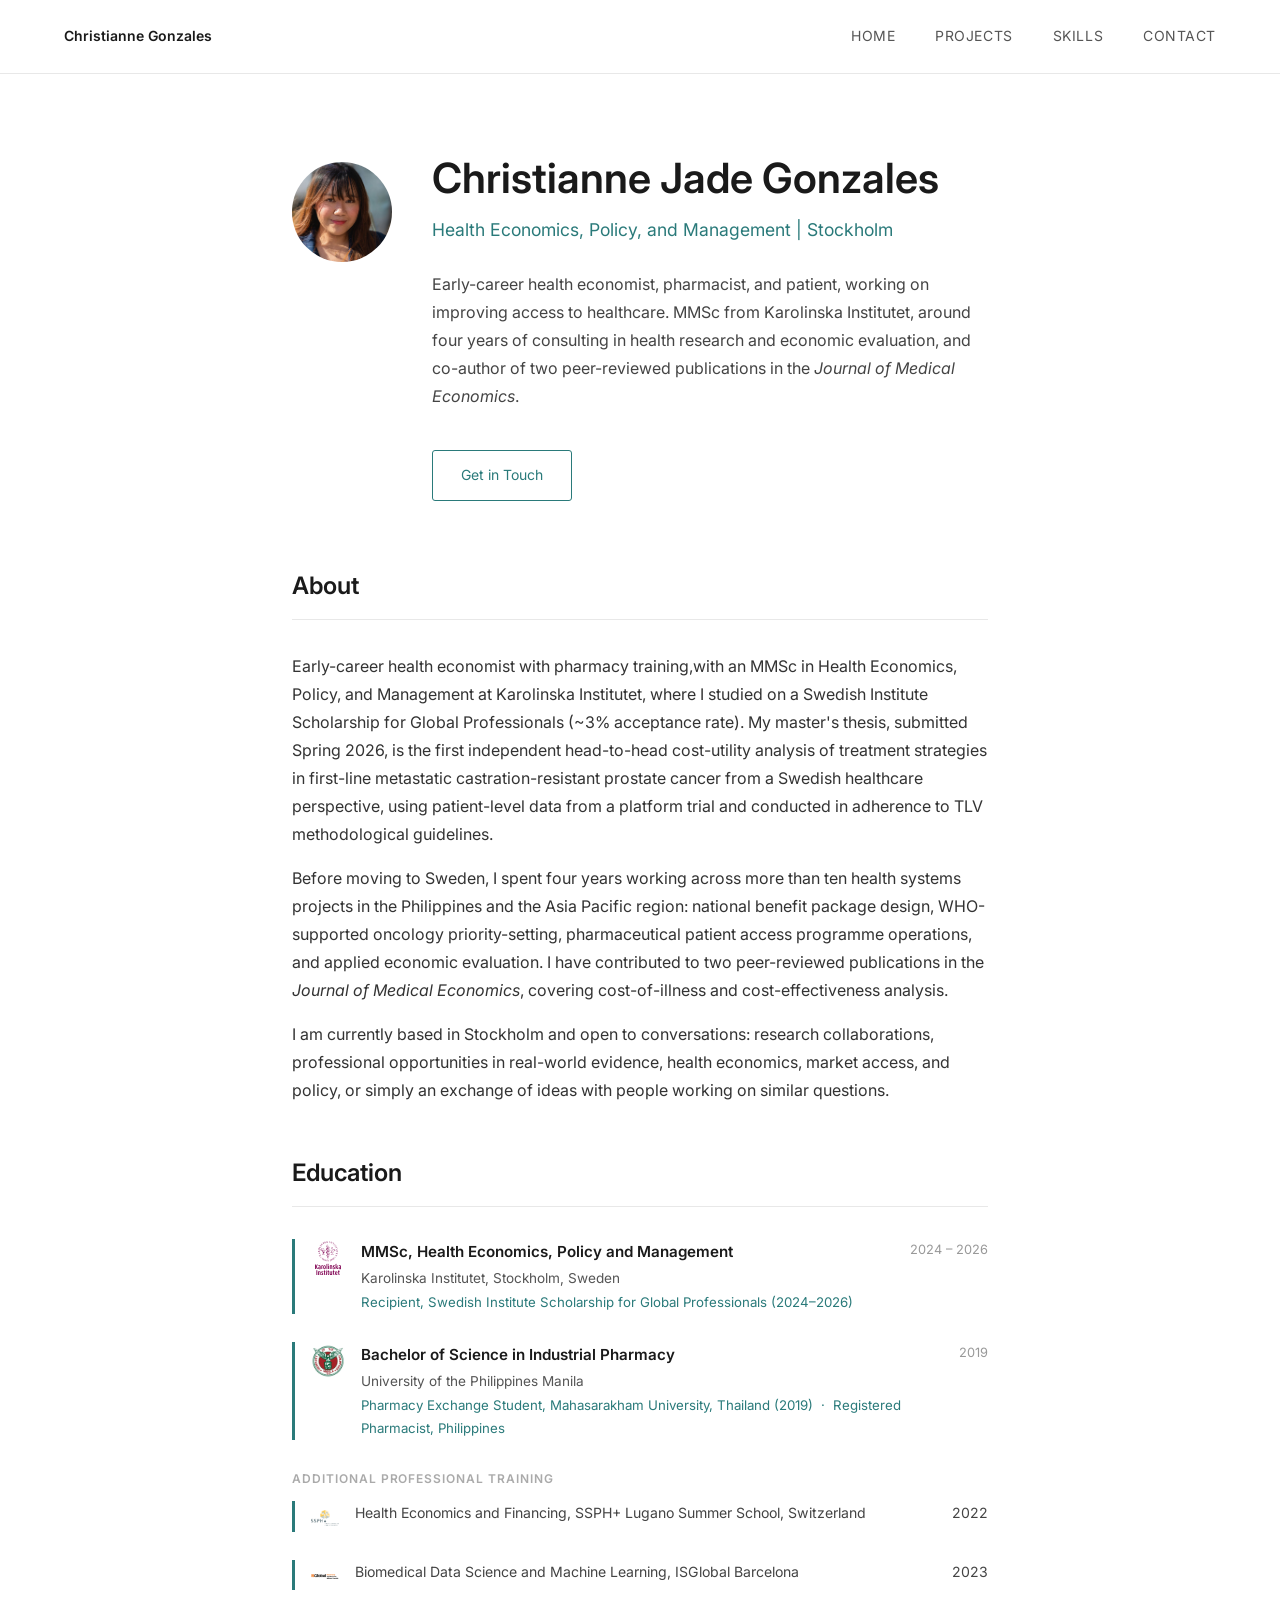
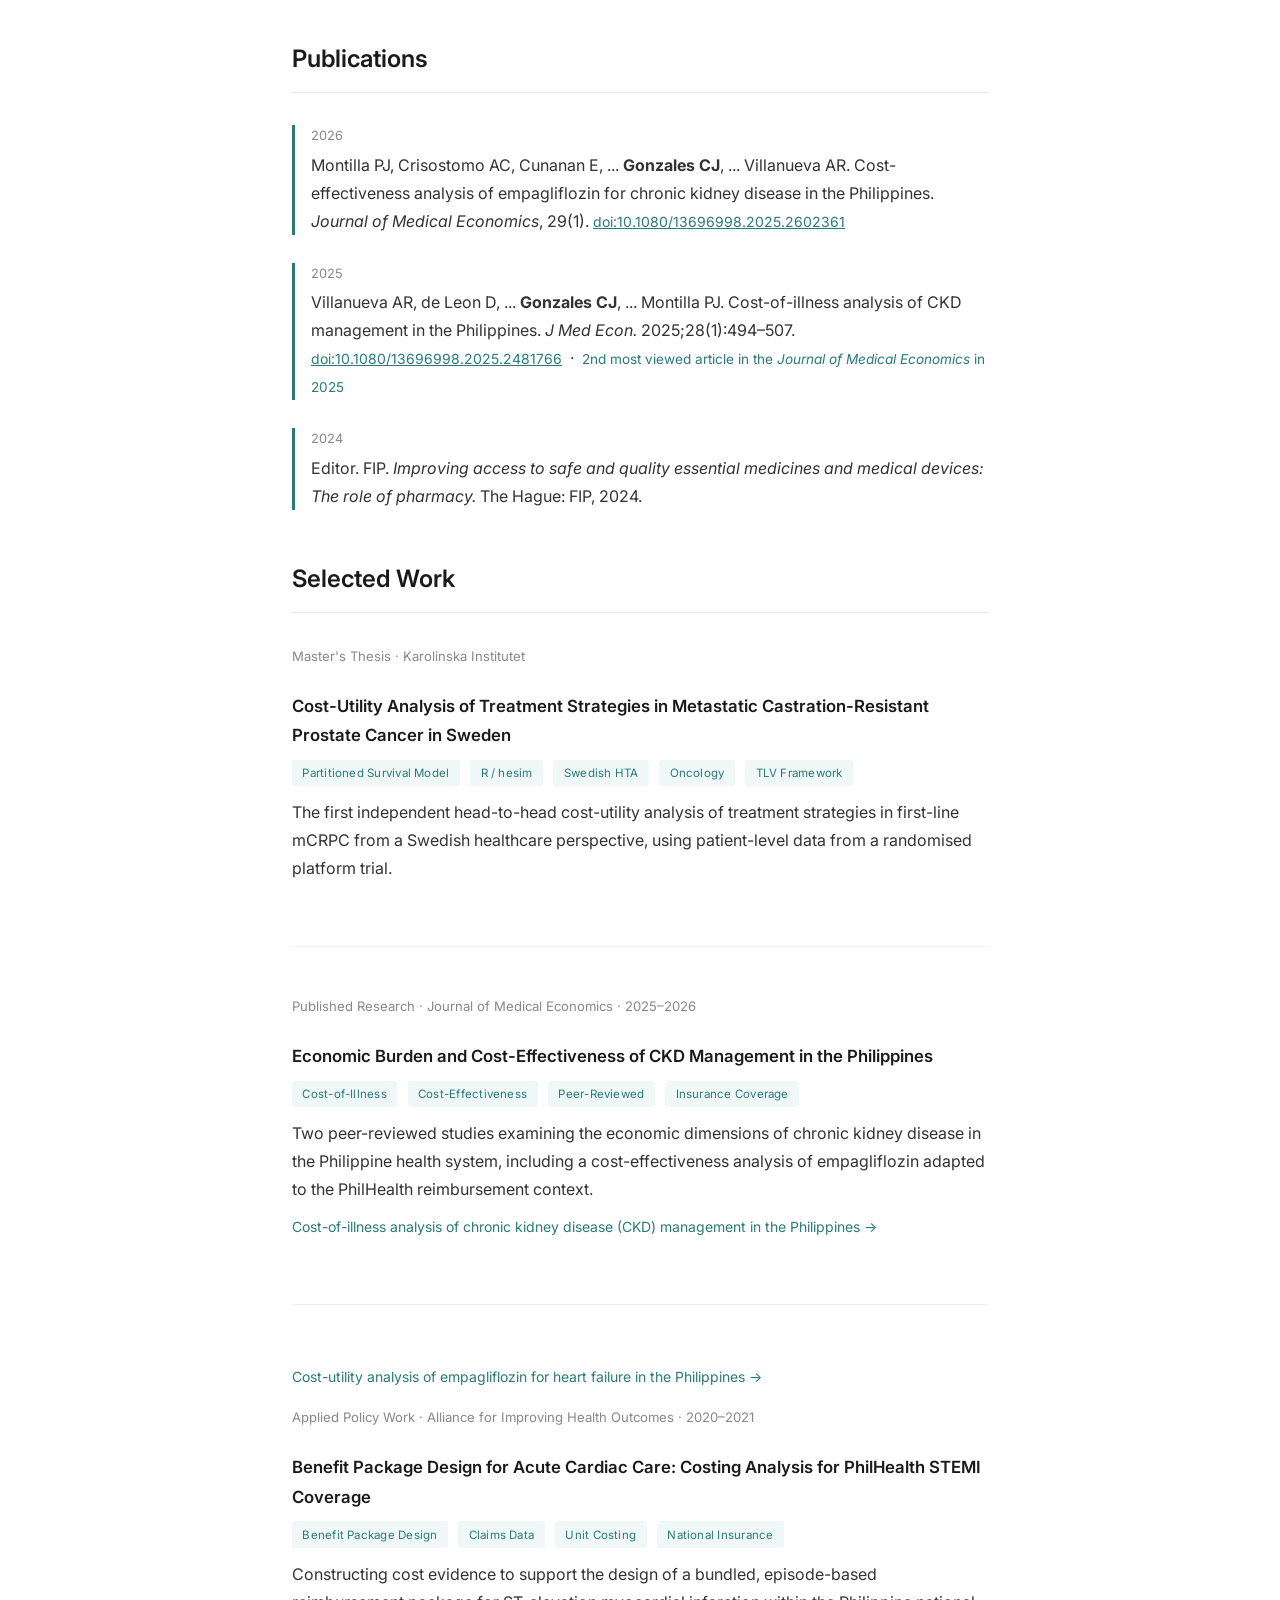
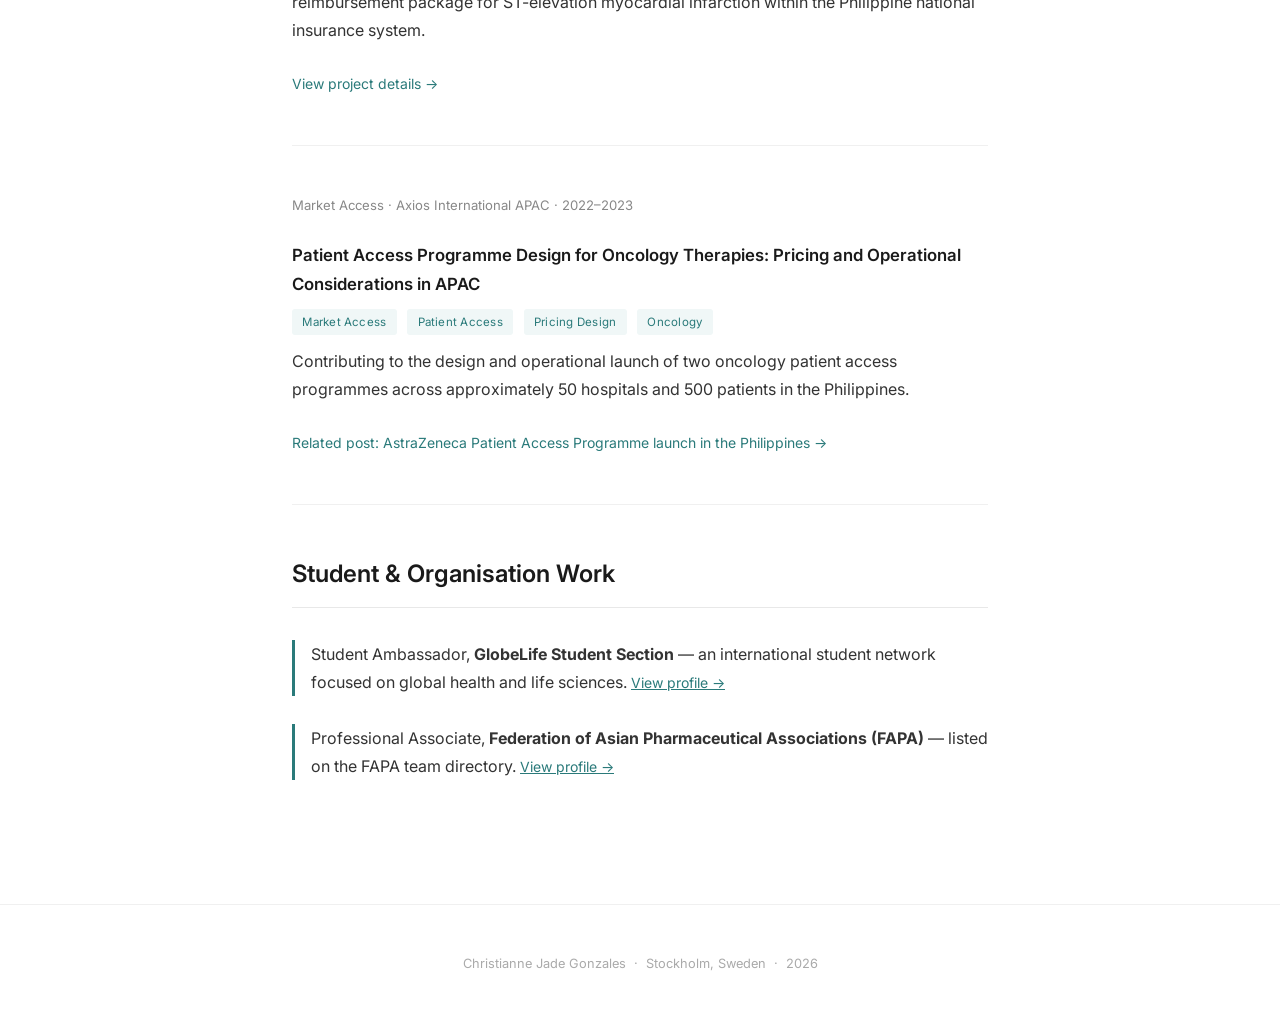
==== index.html @ c43bfc3c "Update index.html" ====
<!DOCTYPE html>
<html lang="en">
<head>
  <meta charset="UTF-8">
  <meta name="viewport" content="width=device-width, initial-scale=1.0">
  <meta name="description" content="Christianne Jade Gonzales — Health economist and pharmacist based in Stockholm. Cost-utility modelling, HTA, and health systems research.">
  <title>Christianne Jade Gonzales |Junior Health Economist</title>
  <link rel="stylesheet" href="style.css">
  <link href="https://fonts.googleapis.com/css2?family=Inter:wght@300;400;600&display=swap" rel="stylesheet">
</head>
<body>

<nav>
  <a href="index.html" class="site-name">Christianne Gonzales</a>
  <a href="index.html">Home</a>
  <a href="projects.html">Projects</a>
  <a href="skills.html">Skills</a>
  <a href="contact.html">Contact</a>
</nav>

<main>

  <div class="hero">
    <div class="hero-inner">
      <img src="photo.jpg" alt="Christianne Jade Gonzales" class="profile-photo">
      <div class="hero-text">
        <h1>Christianne Jade Gonzales</h1>
        <p class="role">Health Economics, Policy, and Management | Stockholm</p>
       <p class="pitch">
          Early-career health economist, pharmacist, and patient, working on
          improving access to healthcare. MMSc from Karolinska Institutet, around
          four years of consulting in health research and economic evaluation, and
          co-author of two peer-reviewed publications in the
          <em>Journal of Medical Economics</em>.
        </p>
        <div class="btn-group">
          <a class="btn outline" href="contact.html">Get in Touch</a>
        </div>
      </div>
    </div>
  </div>

  <h2>About</h2>

  <p>
    Early-career health economist with pharmacy training,with an MMSc
    in Health Economics, Policy, and Management at Karolinska Institutet,
    where I studied on a Swedish Institute Scholarship for Global
    Professionals (~3% acceptance rate). My master's thesis, submitted Spring 2026, is the first
    independent head-to-head cost-utility analysis of treatment strategies in
    first-line metastatic castration-resistant prostate cancer from a Swedish
    healthcare perspective, using patient-level data from a platform trial
    and conducted in adherence to TLV methodological guidelines.
  </p>

  <p>
    Before moving to Sweden, I spent four years working across more than ten
    health systems projects in the Philippines and the Asia Pacific region:
    national benefit package design, WHO-supported oncology priority-setting,
    pharmaceutical patient access programme operations, and applied economic
    evaluation. I have contributed to two peer-reviewed publications in the
    <em>Journal of Medical Economics</em>, covering cost-of-illness and
    cost-effectiveness analysis.
  </p>

  <p>
    I am currently based in Stockholm and open to conversations: research
    collaborations, professional opportunities in real-world evidence, health
    economics, market access, and policy, or simply an exchange of ideas with
    people working on similar questions.
  </p>

  <h2>Education</h2>

  <div class="edu-card">
    <div class="edu-header">
      <img src="karolinska.svg" alt="Karolinska Institutet" class="edu-logo">
      <div class="edu-header-text">
        <p class="edu-degree">MMSc, Health Economics, Policy and Management</p>
        <p class="edu-institution">Karolinska Institutet, Stockholm, Sweden</p>
        <p class="edu-note">Recipient, Swedish Institute Scholarship for Global Professionals (2024–2026)</p>
      </div>
      <p class="edu-years">2024 – 2026</p>
    </div>
  </div>

  <div class="edu-card">
    <div class="edu-header">
      <img src="upmanila.jpg" alt="University of the Philippines Manila" class="edu-logo">
      <div class="edu-header-text">
        <p class="edu-degree">Bachelor of Science in Industrial Pharmacy</p>
        <p class="edu-institution">University of the Philippines Manila</p>
        <p class="edu-note">Pharmacy Exchange Student, Mahasarakham University, Thailand (2019) &nbsp;·&nbsp; Registered Pharmacist, Philippines</p>
      </div>
      <p class="edu-years">2019</p>
    </div>
  </div>

  <p class="edu-section-label">Additional Professional Training</p>

  <div class="edu-card edu-card--training">
    <div class="edu-header">
      <img src="ssph.png" alt="SSPH+" class="edu-logo edu-logo--sm">
      <div class="edu-header-text">
        <p>Health Economics and Financing, SSPH+ Lugano Summer School, Switzerland</p>
      </div>
      <p class="edu-years">2022</p>
    </div>
  </div>

  <div class="edu-card edu-card--training">
    <div class="edu-header">
      <img src="ISglobal.png" alt="ISGlobal Barcelona" class="edu-logo edu-logo--sm">
      <div class="edu-header-text">
        <p>Biomedical Data Science and Machine Learning, ISGlobal Barcelona</p>
      </div>
      <p class="edu-years">2023</p>
    </div>
  </div>

  <h2>Publications</h2>

  <div class="pub-card">
    <p class="pub-year">2026</p>
    <p>Montilla PJ, Crisostomo AC, Cunanan E, ... <strong>Gonzales CJ</strong>,
    ... Villanueva AR. Cost-effectiveness analysis of empagliflozin for chronic
    kidney disease in the Philippines. <em>Journal of Medical Economics</em>, 29(1).
    <a href="https://doi.org/10.1080/13696998.2025.2602361" target="_blank">
    doi:10.1080/13696998.2025.2602361</a></p>
  </div>

  <div class="pub-card">
    <p class="pub-year">2025</p>
    <p>Villanueva AR, de Leon D, ... <strong>Gonzales CJ</strong>, ... Montilla PJ.
    Cost-of-illness analysis of CKD management in the Philippines.
    <em>J Med Econ.</em> 2025;28(1):494–507.
    <a href="https://doi.org/10.1080/13696998.2025.2481766" target="_blank">
    doi:10.1080/13696998.2025.2481766</a>
    &nbsp;·&nbsp; <span style="color:#2a7a7a; font-size:0.85rem;">2nd most viewed article in the <em>Journal of Medical Economics</em> in 2025</span></p>
  </div>

  <div class="pub-card">
    <p class="pub-year">2024</p>
    <p>Editor. FIP. <em>Improving access to safe and quality essential medicines
    and medical devices: The role of pharmacy.</em> The Hague: FIP, 2024.</p>
  </div>

  <h2>Selected Work</h2>

  <div class="project-card">
    <p class="project-meta">Master's Thesis · Karolinska Institutet</p>
    <h3>Cost-Utility Analysis of Treatment Strategies in Metastatic Castration-Resistant Prostate Cancer in Sweden</h3>
    <span class="tag">Partitioned Survival Model</span>
    <span class="tag">R / hesim</span>
    <span class="tag">Swedish HTA</span>
    <span class="tag">Oncology</span>
    <span class="tag">TLV Framework</span>
    <p>
      The first independent head-to-head cost-utility analysis of treatment strategies
      in first-line mCRPC from a Swedish healthcare perspective, using patient-level
      data from a randomised platform trial.
    </p>
  </div>

  <div class="project-card">
    <p class="project-meta">Published Research · Journal of Medical Economics · 2025–2026</p>
    <h3>Economic Burden and Cost-Effectiveness of CKD Management in the Philippines</h3>
    <span class="tag">Cost-of-Illness</span>
    <span class="tag">Cost-Effectiveness</span>
    <span class="tag">Peer-Reviewed</span>
    <span class="tag">Insurance Coverage</span>
    <p>
      Two peer-reviewed studies examining the economic dimensions of chronic kidney
      disease in the Philippine health system, including a cost-effectiveness analysis
      of empagliflozin adapted to the PhilHealth reimbursement context.
  
  <a class="project-link" href="https://www.tandfonline.com/doi/abs/10.1080/13696998.2025.2481766" target="_blank"> Cost-of-illness analysis of chronic kidney disease (CKD) management in the Philippines →</a>  </div>
  <a class="project-link" href="https://www.tandfonline.com/doi/full/10.1080/13696998.2024.2447180" target="_blank"> Cost-utility analysis of empagliflozin for heart failure in the Philippines →</a>  </div>

  </p>
  <div class="project-card">
    <p class="project-meta">Applied Policy Work · Alliance for Improving Health Outcomes · 2020–2021</p>
    <h3>Benefit Package Design for Acute Cardiac Care: Costing Analysis for PhilHealth STEMI Coverage</h3>
    <span class="tag">Benefit Package Design</span>
    <span class="tag">Claims Data</span>
    <span class="tag">Unit Costing</span>
    <span class="tag">National Insurance</span>
    <p>
      Constructing cost evidence to support the design of a bundled, episode-based
      reimbursement package for ST-elevation myocardial infarction within the Philippine
      national insurance system.
    </p>
<a class="project-link" href="https://www.pchrd.dost.gov.ph/news_and_updates/philhealth-expands-access-new-benefit-packages-covering-services-for-physical-medicine-rehabilitation-and-assistive-mobility-devices-and-heart-attack-now-available/" target="_blank">View project details →</a>
  </div>


 <div class="project-card">
    <p class="project-meta">Market Access · Axios International APAC · 2022–2023</p>
    <h3>Patient Access Programme Design for Oncology Therapies: Pricing and Operational Considerations in APAC</h3>
    <span class="tag">Market Access</span>
    <span class="tag">Patient Access</span>
    <span class="tag">Pricing Design</span>
    <span class="tag">Oncology</span>
    <p>
      Contributing to the design and operational launch of two oncology patient access
      programmes across approximately 50 hospitals and 500 patients in the Philippines.
    </p>
    <a class="project-link" href="https://www.linkedin.com/posts/thanika-c-918b3983_patientassistanceprogram-healthcarecollaboration-activity-7075421015928946688-Dohw" target="_blank">Related post: AstraZeneca Patient Access Programme launch in the Philippines →</a>
</div>


  <h2>Student &amp; Organisation Work</h2>

  <div class="pub-card">
    <p>Student Ambassador, <strong>GlobeLife Student Section</strong> — an international student network focused on global health and life sciences.
    <a href="https://www.globelife.se/w/gl/en/student-section" target="_blank">View profile →</a></p>
  </div>

  <div class="pub-card">
    <p>Professional Associate, <strong>Federation of Asian Pharmaceutical Associations (FAPA)</strong> — listed on the FAPA team directory.
    <a href="https://www.fapa.asia/en/about/our-team/69d4771aba0f4bfc1167889e?itemId=69d4772a7f5b1a0004ee1650" target="_blank">View profile →</a></p>
  </div>

</main>

<footer>
  Christianne Jade Gonzales &nbsp;·&nbsp; Stockholm, Sweden &nbsp;·&nbsp; 2026
</footer>

</body>
</html>
---- style.css ----
* {
  margin: 0;
  padding: 0;
  box-sizing: border-box;
}

body {
  font-family: 'Inter', sans-serif;
  font-size: 16px;
  color: #1a1a1a;
  background: #ffffff;
  line-height: 1.75;
}

nav {
  display: flex;
  gap: 2.5rem;
  padding: 1.5rem 4rem;
  border-bottom: 1px solid #e8e8e8;
  position: sticky;
  top: 0;
  background: #ffffff;
  z-index: 100;
}

nav a {
  text-decoration: none;
  color: #555;
  font-size: 0.875rem;
  letter-spacing: 0.04em;
  text-transform: uppercase;
}

nav a:hover { color: #2a7a7a; }

nav .site-name {
  margin-right: auto;
  font-weight: 600;
  color: #1a1a1a;
  text-transform: none;
  letter-spacing: 0;
}

main {
  max-width: 760px;
  margin: 0 auto;
  padding: 5rem 2rem 6rem;
}

.hero {
  margin-bottom: 4rem;
}

.hero-inner {
  display: flex;
  align-items: flex-start;
  gap: 2.5rem;
  margin-bottom: 1rem;
}

.profile-photo {
  width: 100px;
  height: 100px;
  border-radius: 50%;
  object-fit: cover;
  flex-shrink: 0;
  margin-top: 0.5rem;
}

.hero-text {
  flex: 1;
}

.hero h1 {
  font-size: 2.6rem;
  font-weight: 600;
  line-height: 1.2;
  margin-bottom: 0.75rem;
}

.hero .role {
  color: #2a7a7a;
  font-size: 1.1rem;
  margin-bottom: 1.5rem;
}

.hero .pitch {
  color: #444;
  max-width: 580px;
  margin-bottom: 2.5rem;
  font-size: 1rem;
}

.btn-group {
  display: flex;
  gap: 1rem;
  flex-wrap: wrap;
}

.btn {
  padding: 0.75rem 1.75rem;
  background: #2a7a7a;
  color: white;
  text-decoration: none;
  font-size: 0.875rem;
  border-radius: 3px;
  display: inline-block;
}

.btn.outline {
  background: transparent;
  color: #2a7a7a;
  border: 1px solid #2a7a7a;
}

.btn:hover { background: #1f5f5f; color: white; }
.btn.outline:hover { background: #f0f9f9; }

h2 {
  font-size: 1.5rem;
  font-weight: 600;
  margin-bottom: 2rem;
  margin-top: 3rem;
  padding-bottom: 0.75rem;
  border-bottom: 1px solid #e8e8e8;
}

h3 {
  font-size: 1.05rem;
  font-weight: 600;
  margin-bottom: 0.4rem;
  margin-top: 1.5rem;
}

p {
  margin-bottom: 1rem;
  color: #333;
}

.tag {
  display: inline-block;
  font-size: 0.72rem;
  background: #f0f7f7;
  color: #2a7a7a;
  padding: 0.2rem 0.65rem;
  border-radius: 3px;
  margin-right: 0.4rem;
  margin-bottom: 0.75rem;
  letter-spacing: 0.02em;
}

.project-card {
  margin-bottom: 3rem;
  padding-bottom: 3rem;
  border-bottom: 1px solid #f0f0f0;
}

.project-card:last-child { border-bottom: none; }

.project-meta {
  font-size: 0.82rem;
  color: #888;
  margin-bottom: 0.5rem;
}

.project-link {
  font-size: 0.875rem;
  color: #2a7a7a;
  text-decoration: none;
  display: inline-block;
  margin-top: 0.75rem;
}

.project-link:hover { text-decoration: underline; }

.skills-group {
  background: #ffffff;
  border: 1px solid #e4eeee;
  border-left: 3px solid #2a7a7a;
  border-radius: 6px;
  padding: 1.4rem 1.6rem;
  margin-bottom: 1rem;
}

.skills-group h3 {
  display: flex;
  align-items: center;
  gap: 0.55rem;
  font-size: 0.78rem;
  text-transform: uppercase;
  letter-spacing: 0.08em;
  color: #2a7a7a;
  font-weight: 600;
  margin-bottom: 1rem;
  margin-top: 0;
}

.skills-group h3 i {
  font-size: 0.85rem;
}

.skills-group ul {
  list-style: none;
  padding: 0;
  margin: 0;
}

.skills-group ul li {
  padding: 0.38rem 0;
  border-bottom: 1px solid #f2f7f7;
  font-size: 0.93rem;
  color: #333;
  line-height: 1.5;
}

.skills-group ul li:last-child {
  border-bottom: none;
}

.tool-badges {
  display: flex;
  flex-wrap: wrap;
  gap: 0.5rem;
  margin-bottom: 1rem;
  padding-bottom: 0.85rem;
  border-bottom: 1px solid #f0f5f5;
}

.tool-badge {
  display: flex;
  align-items: center;
  gap: 0.35rem;
  background: #f4fafa;
  border: 1px solid #d8eaea;
  border-radius: 4px;
  padding: 0.28rem 0.65rem;
  font-size: 0.8rem;
  font-weight: 500;
  color: #333;
}

.tool-badge img {
  width: 13px;
  height: 13px;
}

/* Education */
.edu-card {
  margin-bottom: 1.75rem;
  padding-left: 1rem;
  border-left: 3px solid #2a7a7a;
}

.edu-header {
  display: flex;
  align-items: flex-start;
  gap: 1rem;
  margin-bottom: 0.25rem;
}

.edu-logo {
  width: 34px;
  height: 34px;
  object-fit: contain;
  flex-shrink: 0;
  margin-top: 0.15rem;
}

.edu-header-text {
  flex: 1;
}

.edu-logo--sm {
  width: 28px;
  height: 28px;
}

.edu-degree {
  font-weight: 600;
  font-size: 0.95rem;
  color: #1a1a1a;
  margin-bottom: 0.1rem;
}

.edu-institution {
  font-size: 0.85rem;
  color: #555;
  margin-bottom: 0;
}

.edu-years {
  font-size: 0.8rem;
  color: #999;
  white-space: nowrap;
  flex-shrink: 0;
  margin-bottom: 0;
}

.edu-note {
  font-size: 0.83rem;
  color: #2a7a7a;
  margin-bottom: 0;
}

.edu-section-label {
  font-size: 0.75rem;
  text-transform: uppercase;
  letter-spacing: 0.08em;
  color: #aaa;
  font-weight: 600;
  margin-top: 0.5rem;
  margin-bottom: 0.75rem;
}

.edu-card--training p {
  font-size: 0.88rem;
  color: #444;
  margin-bottom: 0.3rem;
}

.edu-card--training p:last-child {
  margin-bottom: 0;
}

.edu-years-inline {
  color: #999;
  font-size: 0.82rem;
  margin-left: 0.3rem;
}

.pub-card {
  margin-bottom: 1.75rem;
  padding-left: 1rem;
  border-left: 3px solid #2a7a7a;
}

.pub-card .pub-year {
  font-size: 0.8rem;
  color: #888;
  margin-bottom: 0.2rem;
}

.pub-card a { color: #2a7a7a; font-size: 0.875rem; }

/* Sector groupings */
.sector {
  margin-bottom: 2.5rem;
}

.sector-title {
  font-size: 0.75rem;
  text-transform: uppercase;
  letter-spacing: 0.1em;
  color: #2a7a7a;
  font-weight: 600;
  margin-top: 3rem;
  margin-bottom: 0.5rem;
  padding-left: 0.85rem;
  border-left: 3px solid #2a7a7a;
}

/* Accordion */
.project-accordion {
  border-bottom: 1px solid #efefef;
}

.project-accordion:last-child {
  border-bottom: none;
}

.project-accordion summary {
  display: flex;
  align-items: center;
  justify-content: space-between;
  gap: 1rem;
  padding: 1rem 0.85rem;
  cursor: pointer;
  list-style: none;
  user-select: none;
  border-radius: 4px;
  transition: background 0.15s;
}

.project-accordion summary::-webkit-details-marker { display: none; }

.project-accordion summary:hover {
  background: #f5fbfb;
}

.project-accordion[open] > summary {
  background: #f0f9f9;
}

.accordion-header {
  display: flex;
  flex-direction: column;
  gap: 0.25rem;
  flex: 1;
}

.accordion-title {
  font-size: 0.95rem;
  font-weight: 600;
  color: #1a1a1a;
  line-height: 1.45;
}

.accordion-meta {
  font-size: 0.78rem;
  color: #999;
}

.accordion-chevron {
  font-size: 0.8rem;
  color: #2a7a7a;
  flex-shrink: 0;
  transition: transform 0.2s;
}

.project-accordion[open] .accordion-chevron {
  transform: rotate(180deg);
}

.accordion-body {
  padding: 0.75rem 0.85rem 1.5rem;
  border-left: 2px solid #e4f2f2;
  margin-left: 0.85rem;
}

.tag-row {
  margin-bottom: 0.85rem;
}

/* Contact form */
.contact-form {
  display: flex;
  flex-direction: column;
  gap: 0;
  margin-top: 2.5rem;
  background: #f9fefe;
  border: 1px solid #e0efef;
  border-radius: 8px;
  padding: 2rem;
}

.form-field {
  display: flex;
  flex-direction: column;
  gap: 0.4rem;
  margin-bottom: 1.25rem;
}

.contact-form label {
  font-size: 0.78rem;
  font-weight: 600;
  letter-spacing: 0.05em;
  text-transform: uppercase;
  color: #2a7a7a;
}

.contact-form input,
.contact-form textarea {
  font-family: 'Inter', sans-serif;
  font-size: 0.95rem;
  color: #1a1a1a;
  background: #ffffff;
  border: 1px solid #d4e8e8;
  border-radius: 5px;
  padding: 0.7rem 1rem;
  width: 100%;
  resize: vertical;
  transition: border-color 0.2s, box-shadow 0.2s;
}

.contact-form input::placeholder,
.contact-form textarea::placeholder {
  color: #bbb;
}

.contact-form input:focus,
.contact-form textarea:focus {
  outline: none;
  border-color: #2a7a7a;
  box-shadow: 0 0 0 3px rgba(42, 122, 122, 0.08);
}

.contact-form button {
  align-self: flex-start;
  margin-top: 0.5rem;
  cursor: pointer;
  font-family: 'Inter', sans-serif;
  font-size: 0.875rem;
  padding: 0.75rem 2rem;
  background: #2a7a7a;
  color: white;
  border: none;
  border-radius: 5px;
  transition: background 0.2s;
}

.contact-form button:hover {
  background: #1f5f5f;
}

footer {
  text-align: center;
  padding: 3rem 2rem;
  font-size: 0.8rem;
  color: #aaa;
  border-top: 1px solid #f0f0f0;
}

@media (max-width: 600px) {

  nav {
    padding: 1rem 1.5rem;
    gap: 1.25rem;
    flex-wrap: wrap;
  }

  nav .site-name {
    width: 100%;
    margin-bottom: 0.25rem;
  }

  main {
    padding: 3rem 1.25rem 4rem;
  }

  .hero-inner {
    flex-direction: column;
    align-items: center;
    text-align: center;
  }

  .profile-photo {
    width: 85px;
    height: 85px;
  }

  .hero h1 {
    font-size: 1.8rem;
  }

  .hero .role {
    font-size: 1rem;
  }

  .btn-group {
    flex-direction: column;
    align-items: center;
  }

  .btn {
    text-align: center;
  }

  h2 {
    font-size: 1.25rem;
  }

  h3 {
    font-size: 1rem;
  }

  .edu-header {
    flex-wrap: wrap;
    gap: 0.75rem;
  }

  .edu-logo {
    width: 40px;
    height: 40px;
  }

  .edu-years {
    width: 100%;
    padding-left: calc(40px + 0.75rem);
    margin-top: -0.25rem;
  }

  .skills-group {
    padding: 1.1rem 1.1rem;
  }

  .project-accordion summary {
    padding: 0.85rem 0.5rem;
  }

}
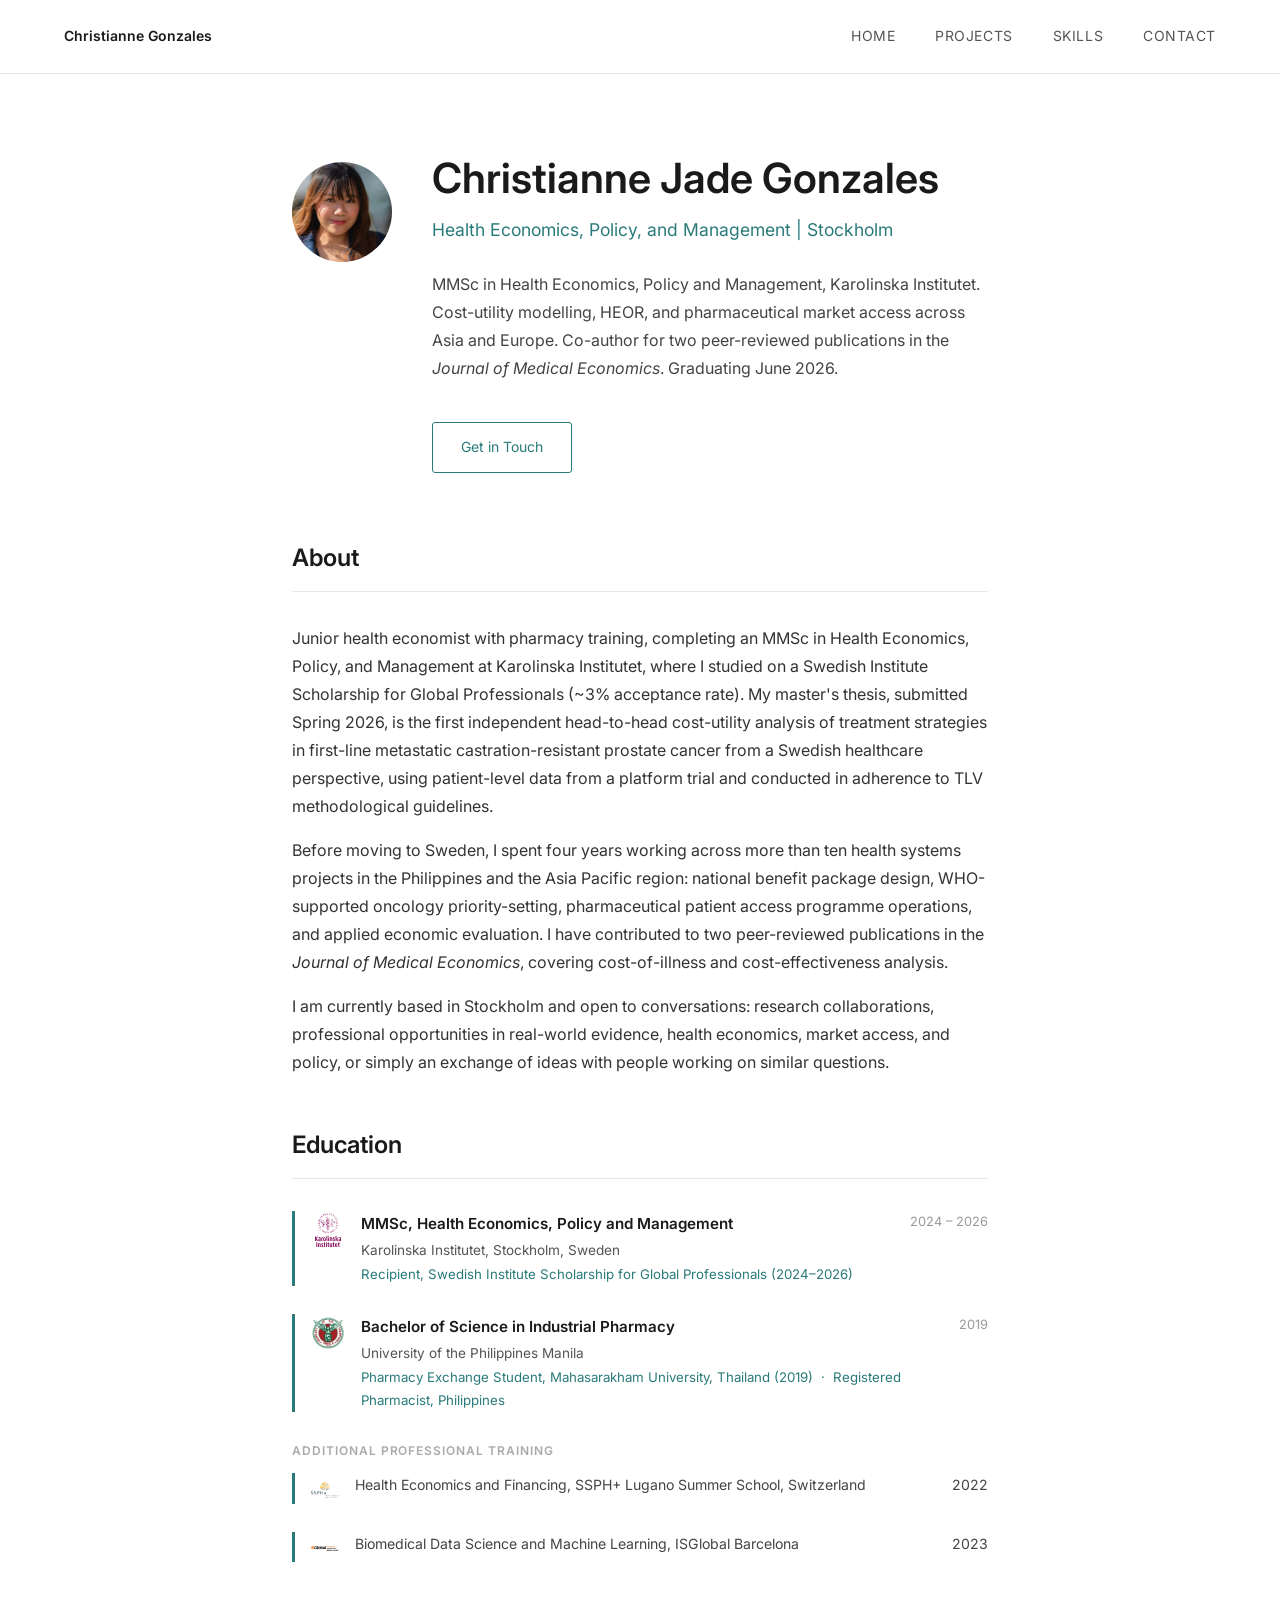
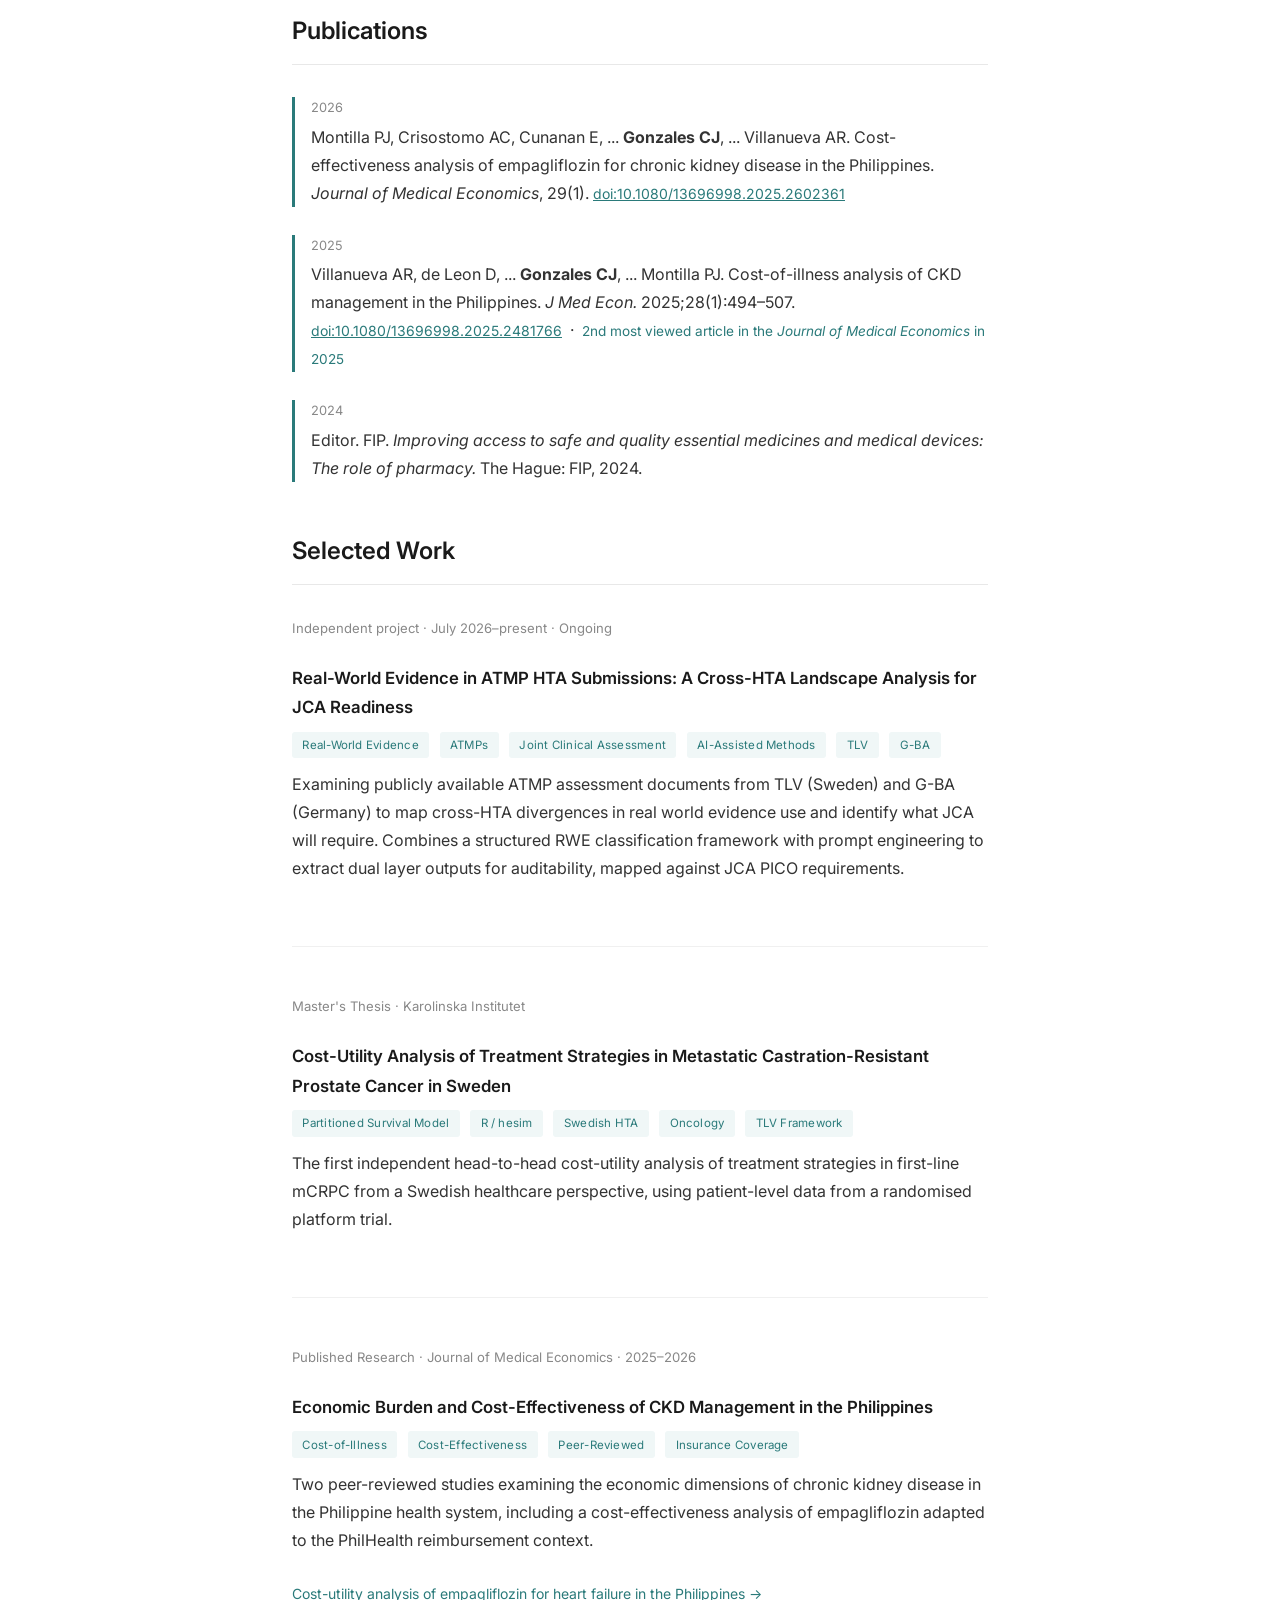
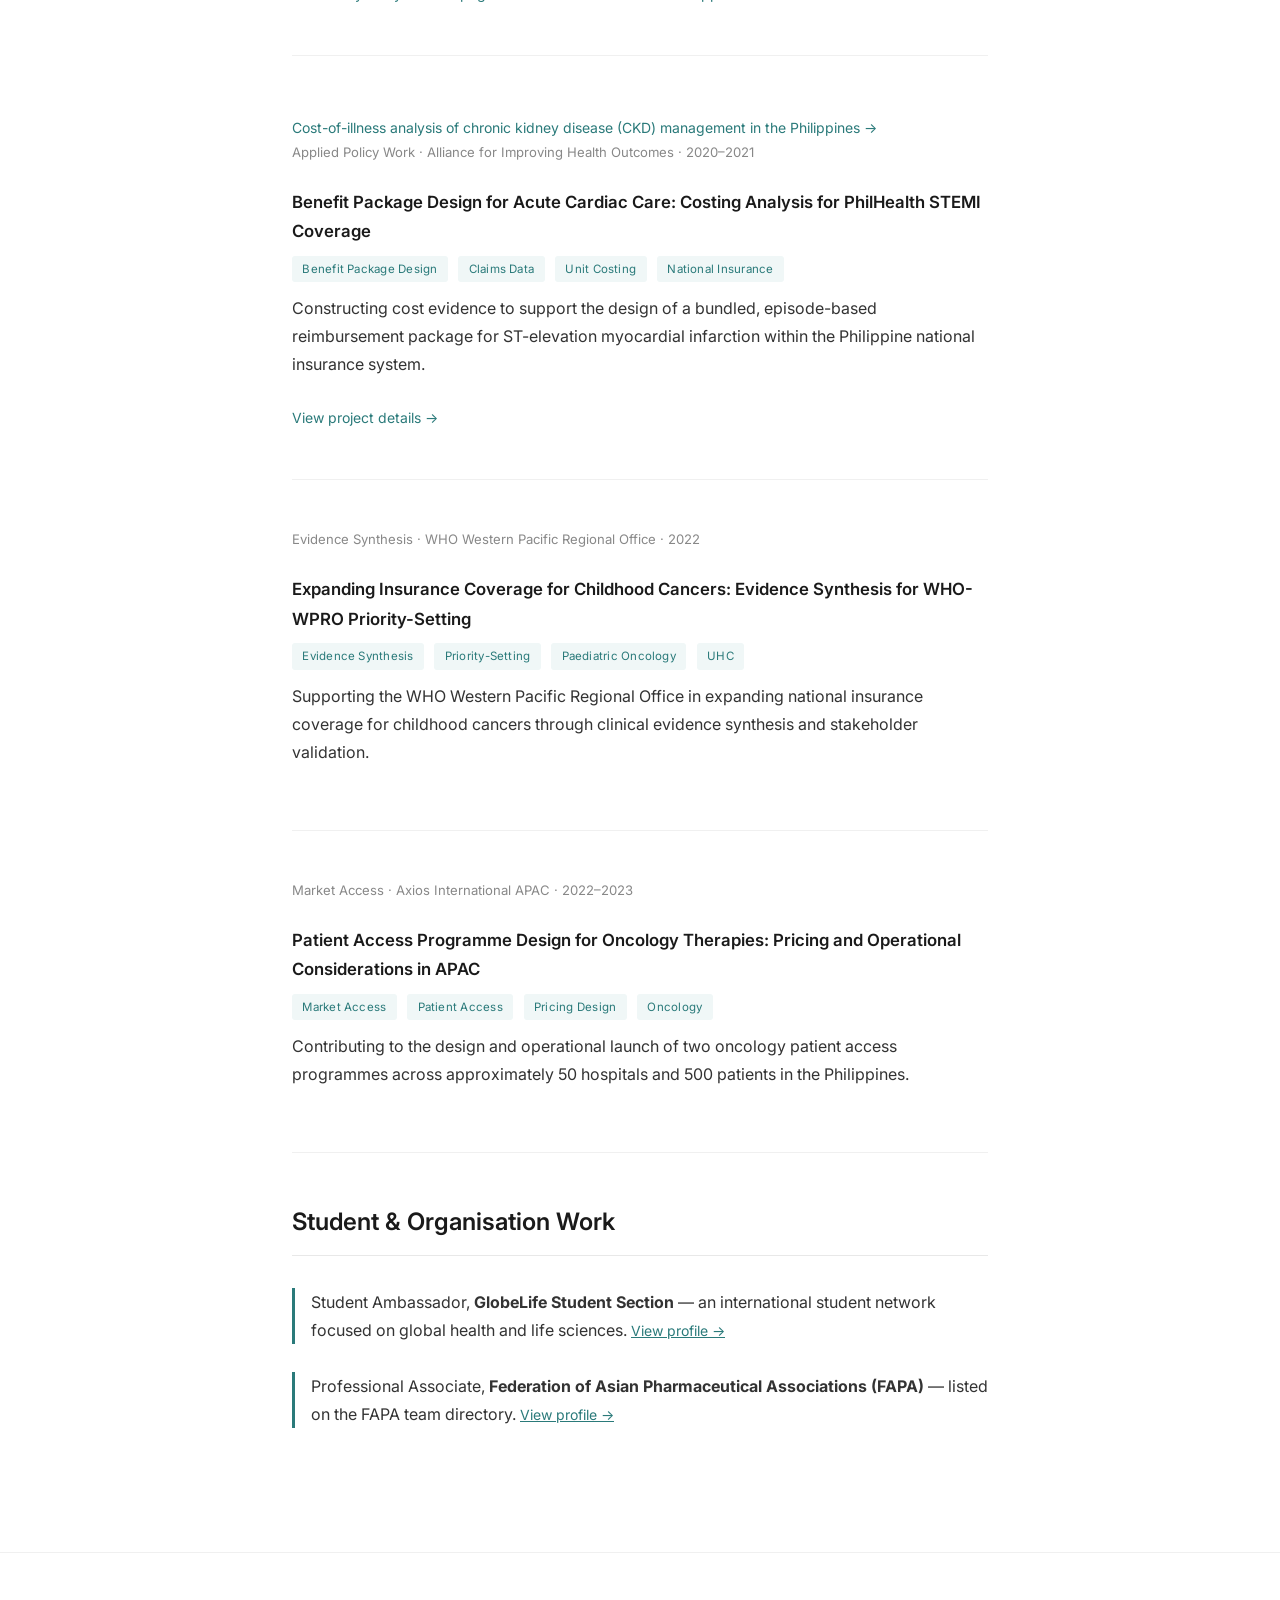
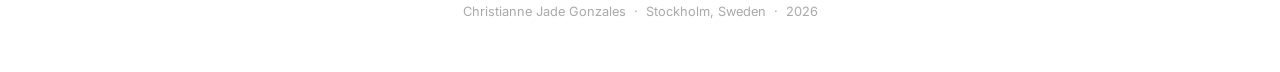
==== commit 2b1fefc3: "Add files via upload" ====
--- a/index.html
+++ b/index.html
@@ -26,12 +26,11 @@
       <div class="hero-text">
         <h1>Christianne Jade Gonzales</h1>
         <p class="role">Health Economics, Policy, and Management | Stockholm</p>
-       <p class="pitch">
-          Early-career health economist, pharmacist, and patient, working on
-          improving access to healthcare. MMSc from Karolinska Institutet, around
-          four years of consulting in health research and economic evaluation, and
-          co-author of two peer-reviewed publications in the
-          <em>Journal of Medical Economics</em>.
+        <p class="pitch">
+          MMSc in Health Economics, Policy and Management, Karolinska Institutet.
+          Cost-utility modelling, HEOR, and pharmaceutical market access across
+          Asia and Europe. Co-author for two peer-reviewed publications in the
+          <em>Journal of Medical Economics</em>. Graduating June 2026.
         </p>
         <div class="btn-group">
           <a class="btn outline" href="contact.html">Get in Touch</a>
@@ -43,7 +42,7 @@
   <h2>About</h2>
 
   <p>
-    Early-career health economist with pharmacy training,with an MMSc
+    Junior health economist with pharmacy training, completing an MMSc
     in Health Economics, Policy, and Management at Karolinska Institutet,
     where I studied on a Swedish Institute Scholarship for Global
     Professionals (~3% acceptance rate). My master's thesis, submitted Spring 2026, is the first
@@ -148,6 +147,20 @@
   <h2>Selected Work</h2>
 
   <div class="project-card">
+    <p class="project-meta">Independent project · July 2026–present · Ongoing</p>
+    <h3>Real-World Evidence in ATMP HTA Submissions: A Cross-HTA Landscape Analysis for JCA Readiness</h3>
+    <span class="tag">Real-World Evidence</span>
+    <span class="tag">ATMPs</span>
+    <span class="tag">Joint Clinical Assessment</span>
+    <span class="tag">AI-Assisted Methods</span>
+    <span class="tag">TLV</span>
+    <span class="tag">G-BA</span>
+    <p>
+      Examining publicly available ATMP assessment documents from TLV (Sweden) and G-BA (Germany) to map cross-HTA divergences in real world evidence use and identify what JCA will require. Combines a structured RWE classification framework with prompt engineering to extract dual layer outputs for auditability, mapped against JCA PICO requirements.
+    </p>
+  </div>
+
+  <div class="project-card">
     <p class="project-meta">Master's Thesis · Karolinska Institutet</p>
     <h3>Cost-Utility Analysis of Treatment Strategies in Metastatic Castration-Resistant Prostate Cancer in Sweden</h3>
     <span class="tag">Partitioned Survival Model</span>
@@ -173,11 +186,11 @@
       Two peer-reviewed studies examining the economic dimensions of chronic kidney
       disease in the Philippine health system, including a cost-effectiveness analysis
       of empagliflozin adapted to the PhilHealth reimbursement context.
-  
+    </p>
+<a class="project-link" href="https://www.tandfonline.com/doi/abs/10.1080/13696998.2024.2447180" target="_blank"> Cost-utility analysis of empagliflozin for heart failure in the Philippines →</a>  </div>
   <a class="project-link" href="https://www.tandfonline.com/doi/abs/10.1080/13696998.2025.2481766" target="_blank"> Cost-of-illness analysis of chronic kidney disease (CKD) management in the Philippines →</a>  </div>
-  <a class="project-link" href="https://www.tandfonline.com/doi/full/10.1080/13696998.2024.2447180" target="_blank"> Cost-utility analysis of empagliflozin for heart failure in the Philippines →</a>  </div>
-
-  </p>
+
+
   <div class="project-card">
     <p class="project-meta">Applied Policy Work · Alliance for Improving Health Outcomes · 2020–2021</p>
     <h3>Benefit Package Design for Acute Cardiac Care: Costing Analysis for PhilHealth STEMI Coverage</h3>
@@ -193,8 +206,21 @@
 <a class="project-link" href="https://www.pchrd.dost.gov.ph/news_and_updates/philhealth-expands-access-new-benefit-packages-covering-services-for-physical-medicine-rehabilitation-and-assistive-mobility-devices-and-heart-attack-now-available/" target="_blank">View project details →</a>
   </div>
 
-
- <div class="project-card">
+  <div class="project-card">
+    <p class="project-meta">Evidence Synthesis · WHO Western Pacific Regional Office · 2022</p>
+    <h3>Expanding Insurance Coverage for Childhood Cancers: Evidence Synthesis for WHO-WPRO Priority-Setting</h3>
+    <span class="tag">Evidence Synthesis</span>
+    <span class="tag">Priority-Setting</span>
+    <span class="tag">Paediatric Oncology</span>
+    <span class="tag">UHC</span>
+    <p>
+      Supporting the WHO Western Pacific Regional Office in expanding national insurance
+      coverage for childhood cancers through clinical evidence synthesis and stakeholder
+      validation.
+    </p>
+  </div>
+
+  <div class="project-card">
     <p class="project-meta">Market Access · Axios International APAC · 2022–2023</p>
     <h3>Patient Access Programme Design for Oncology Therapies: Pricing and Operational Considerations in APAC</h3>
     <span class="tag">Market Access</span>
@@ -205,8 +231,7 @@
       Contributing to the design and operational launch of two oncology patient access
       programmes across approximately 50 hospitals and 500 patients in the Philippines.
     </p>
-    <a class="project-link" href="https://www.linkedin.com/posts/thanika-c-918b3983_patientassistanceprogram-healthcarecollaboration-activity-7075421015928946688-Dohw" target="_blank">Related post: AstraZeneca Patient Access Programme launch in the Philippines →</a>
-</div>
+  </div>
 
 
   <h2>Student &amp; Organisation Work</h2>
@@ -228,4 +253,4 @@
 </footer>
 
 </body>
-</html>
+</html>
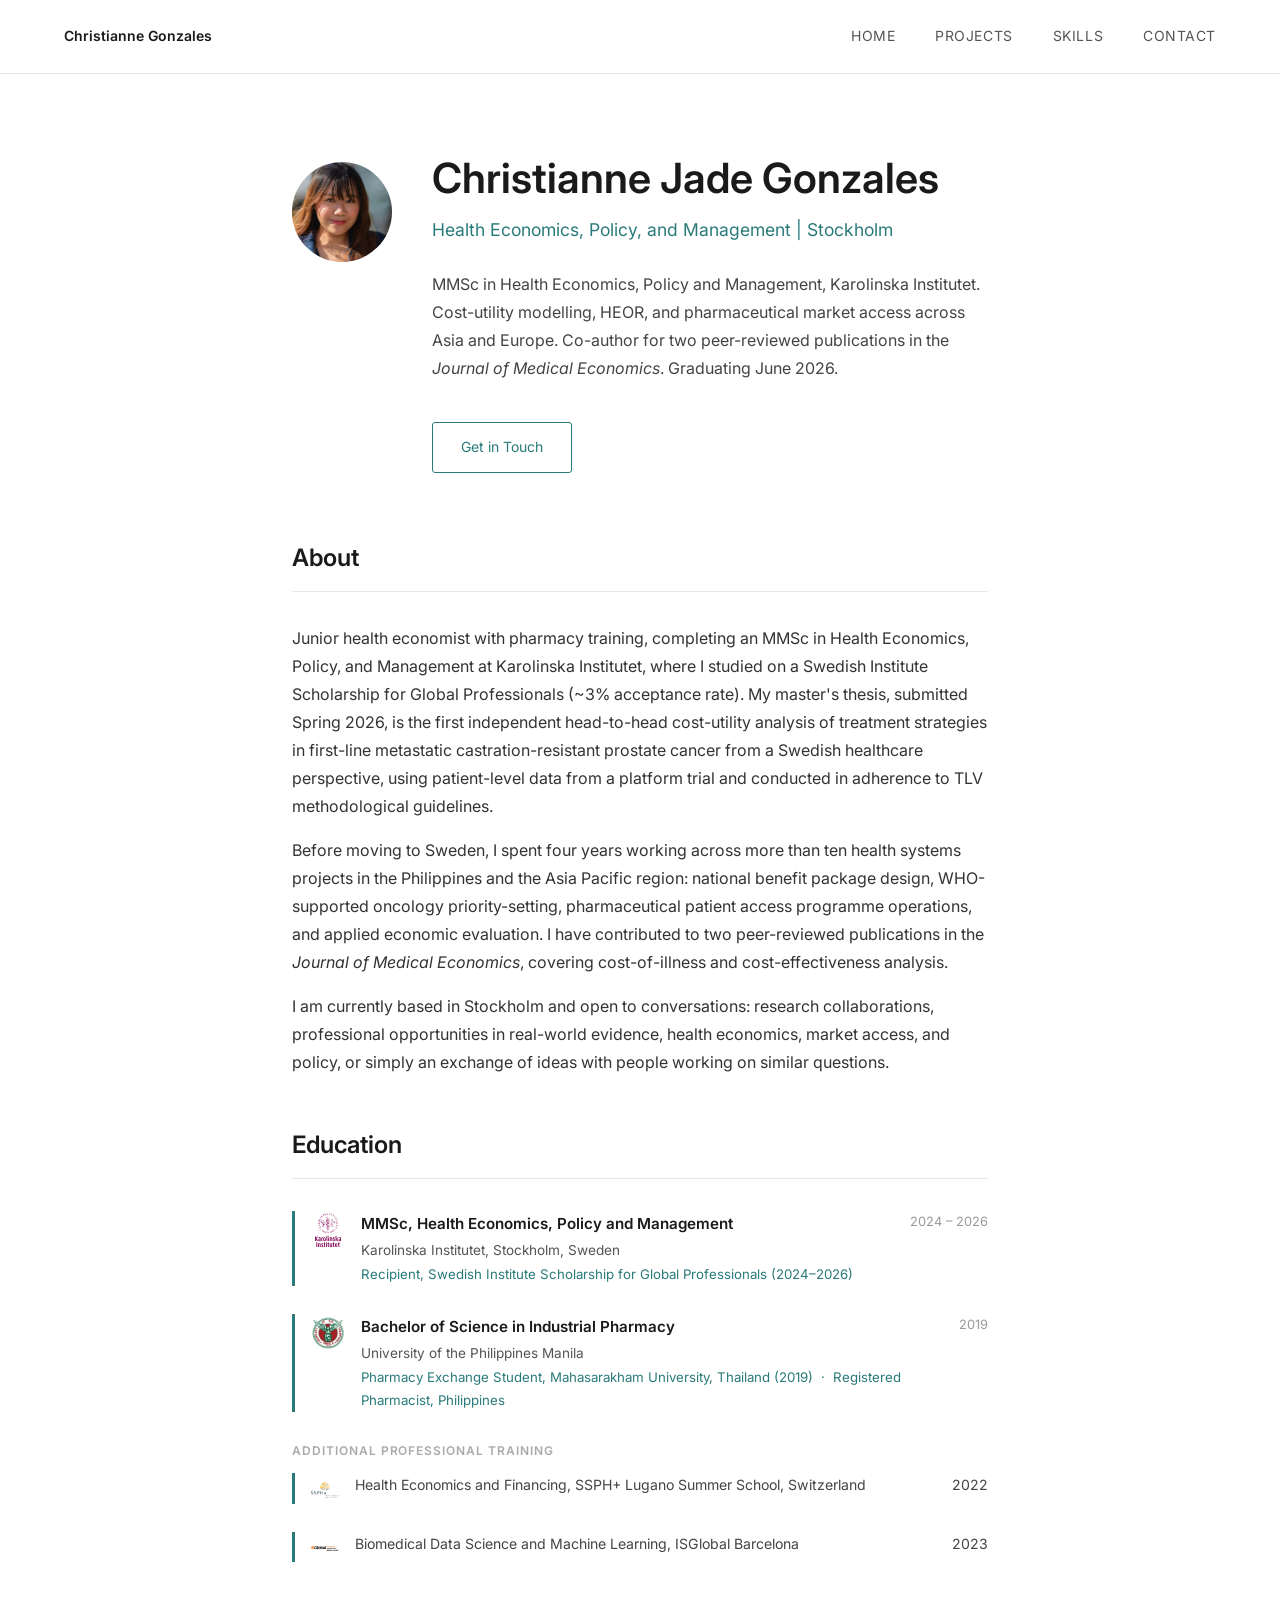
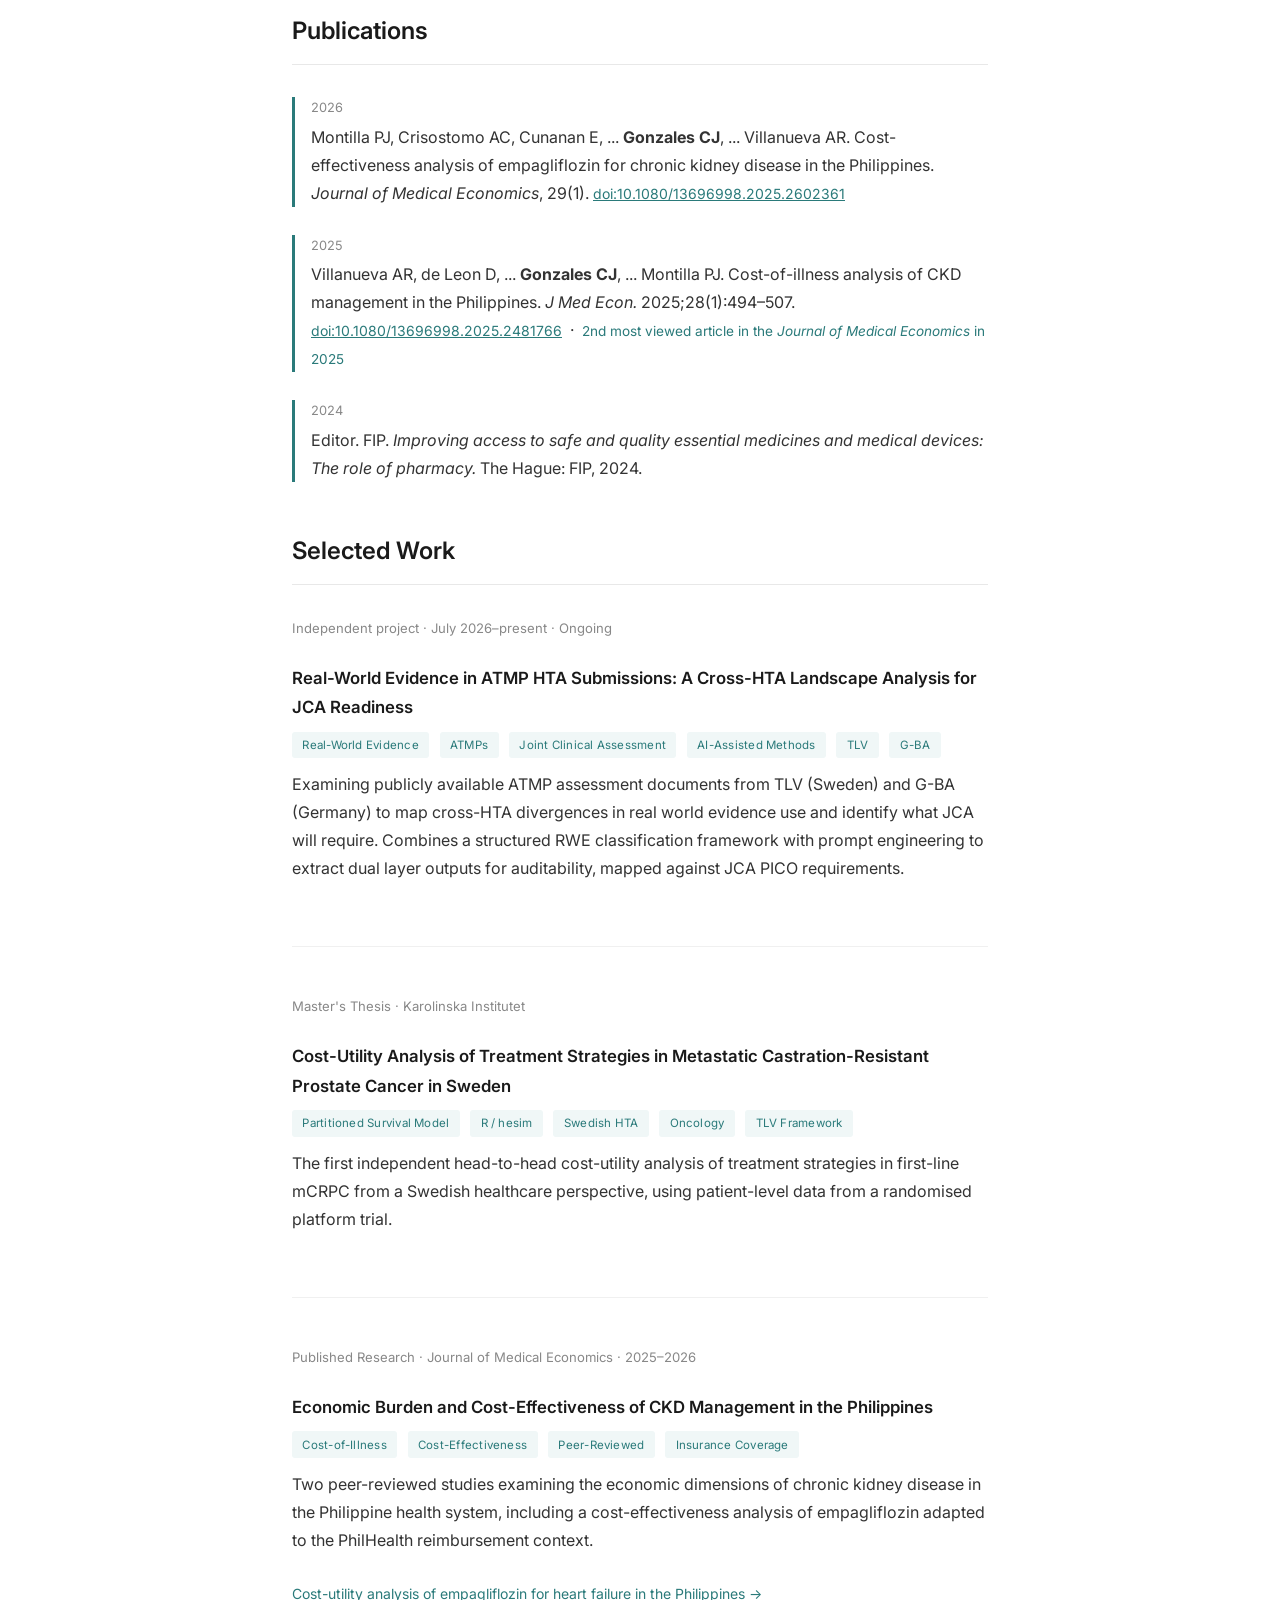
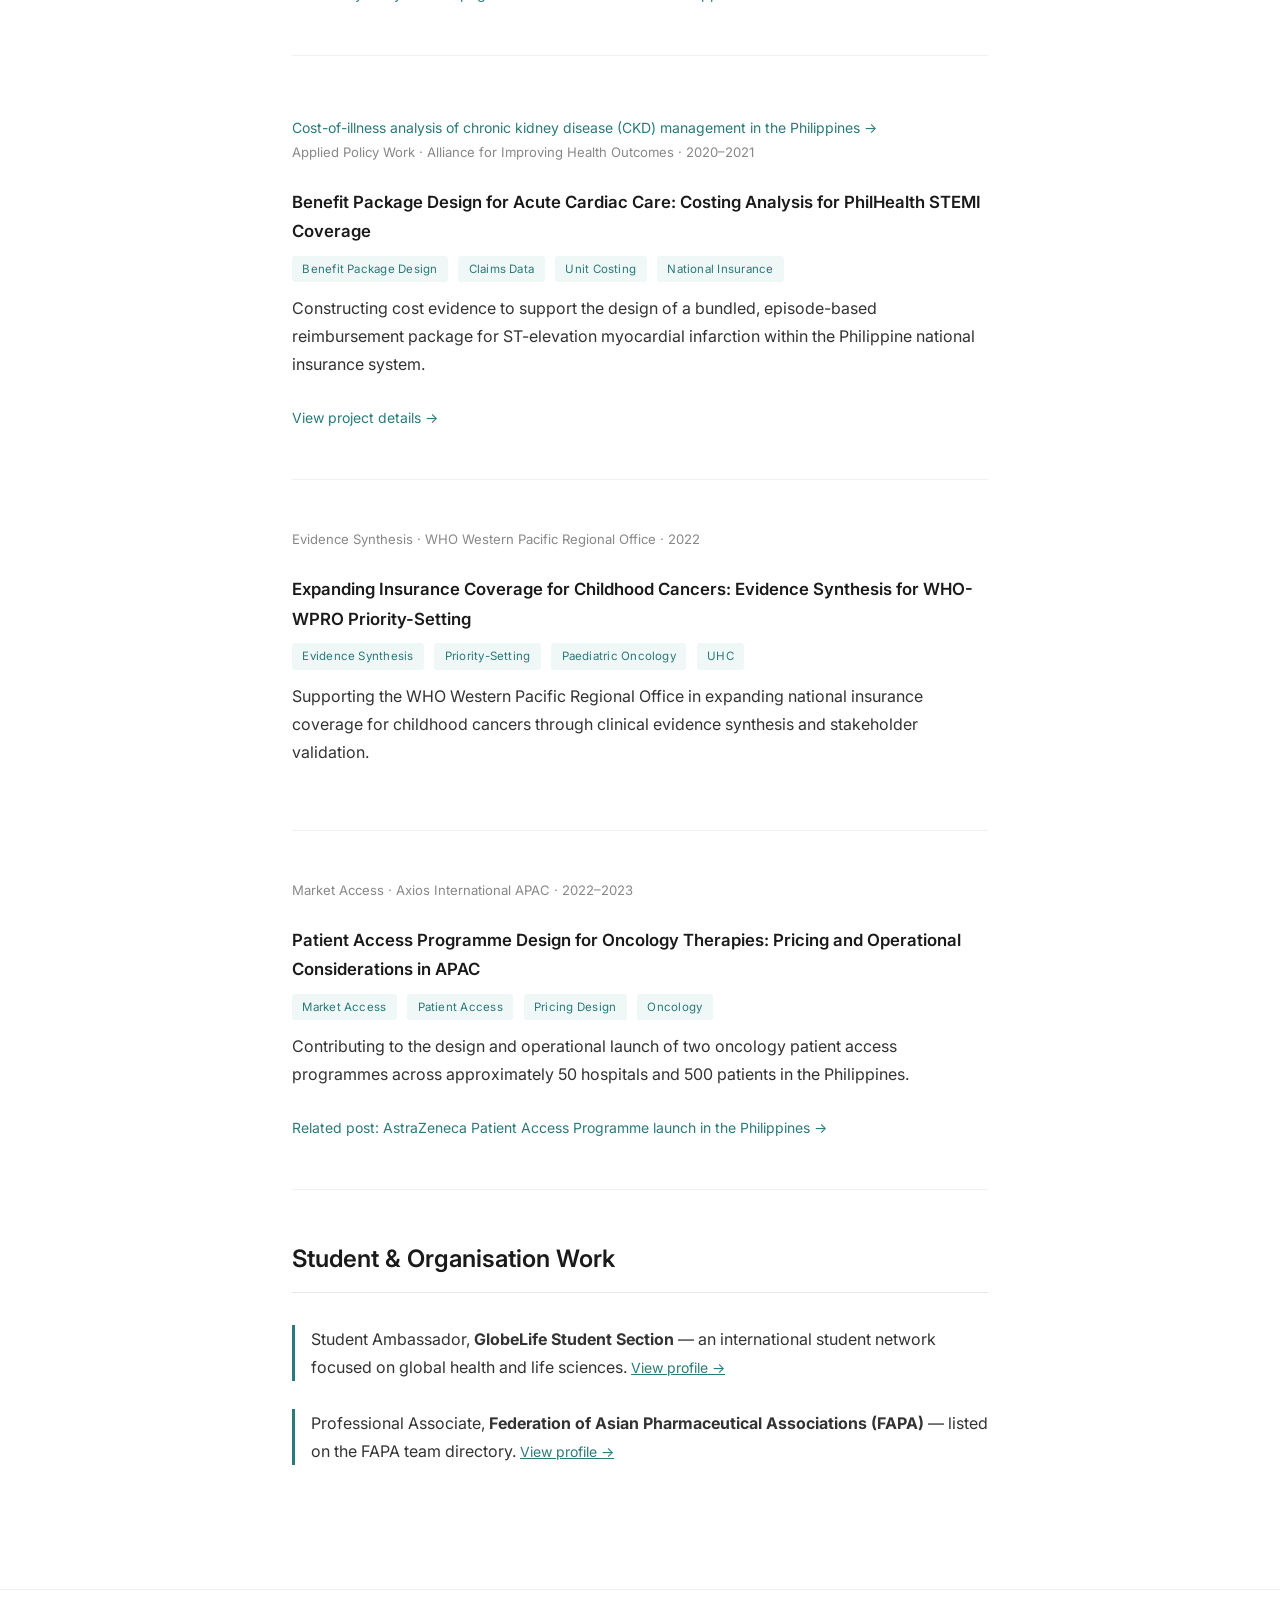
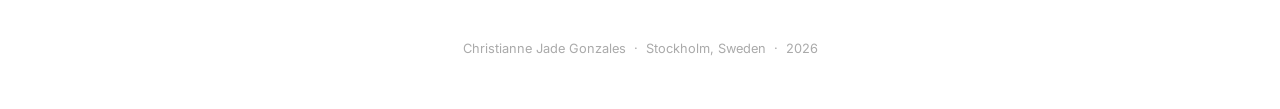
==== commit 0ab7347a: "Add files via upload" ====
--- a/index.html
+++ b/index.html
@@ -231,6 +231,7 @@
       Contributing to the design and operational launch of two oncology patient access
       programmes across approximately 50 hospitals and 500 patients in the Philippines.
     </p>
+    <a class="project-link" href="https://www.linkedin.com/posts/thanika-c-918b3983_patientassistanceprogram-healthcarecollaboration-activity-7075421015928946688-Dohw/" target="_blank">Related post: AstraZeneca Patient Access Programme launch in the Philippines →</a>
   </div>
 
 
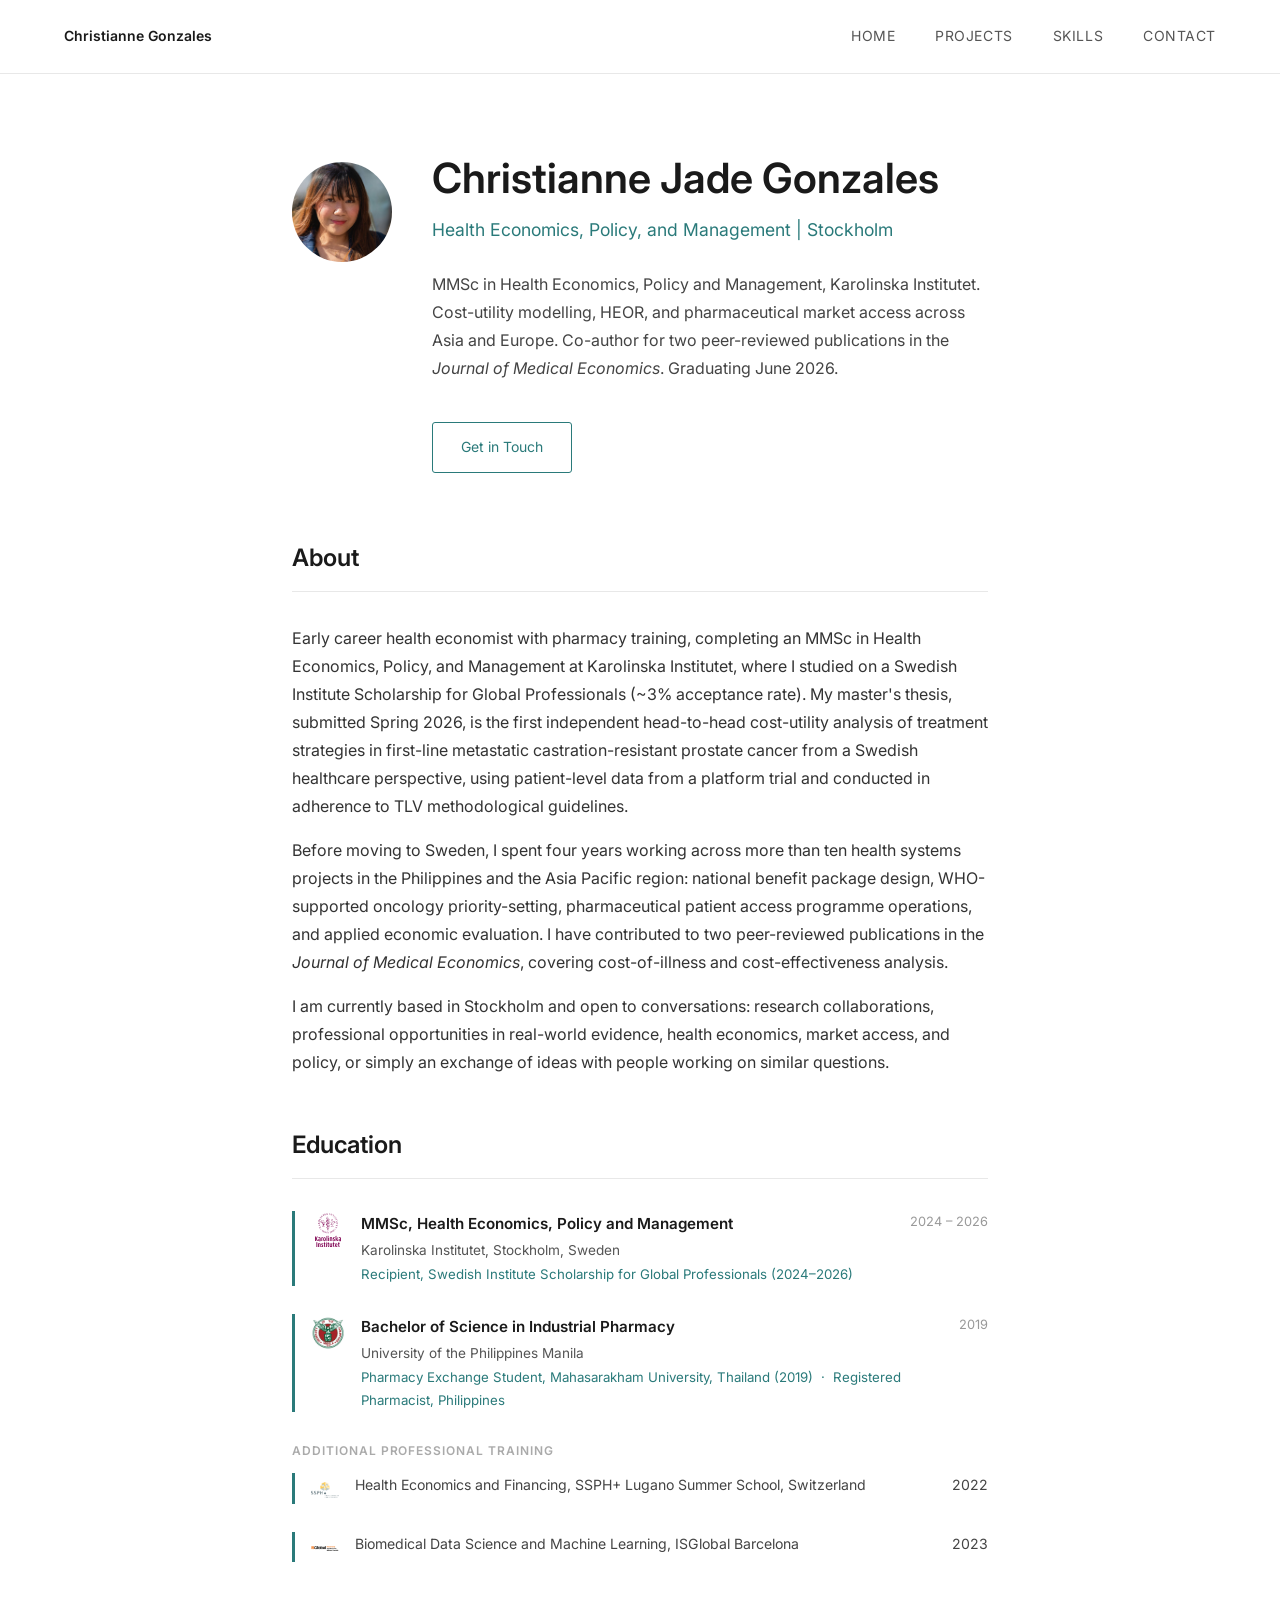
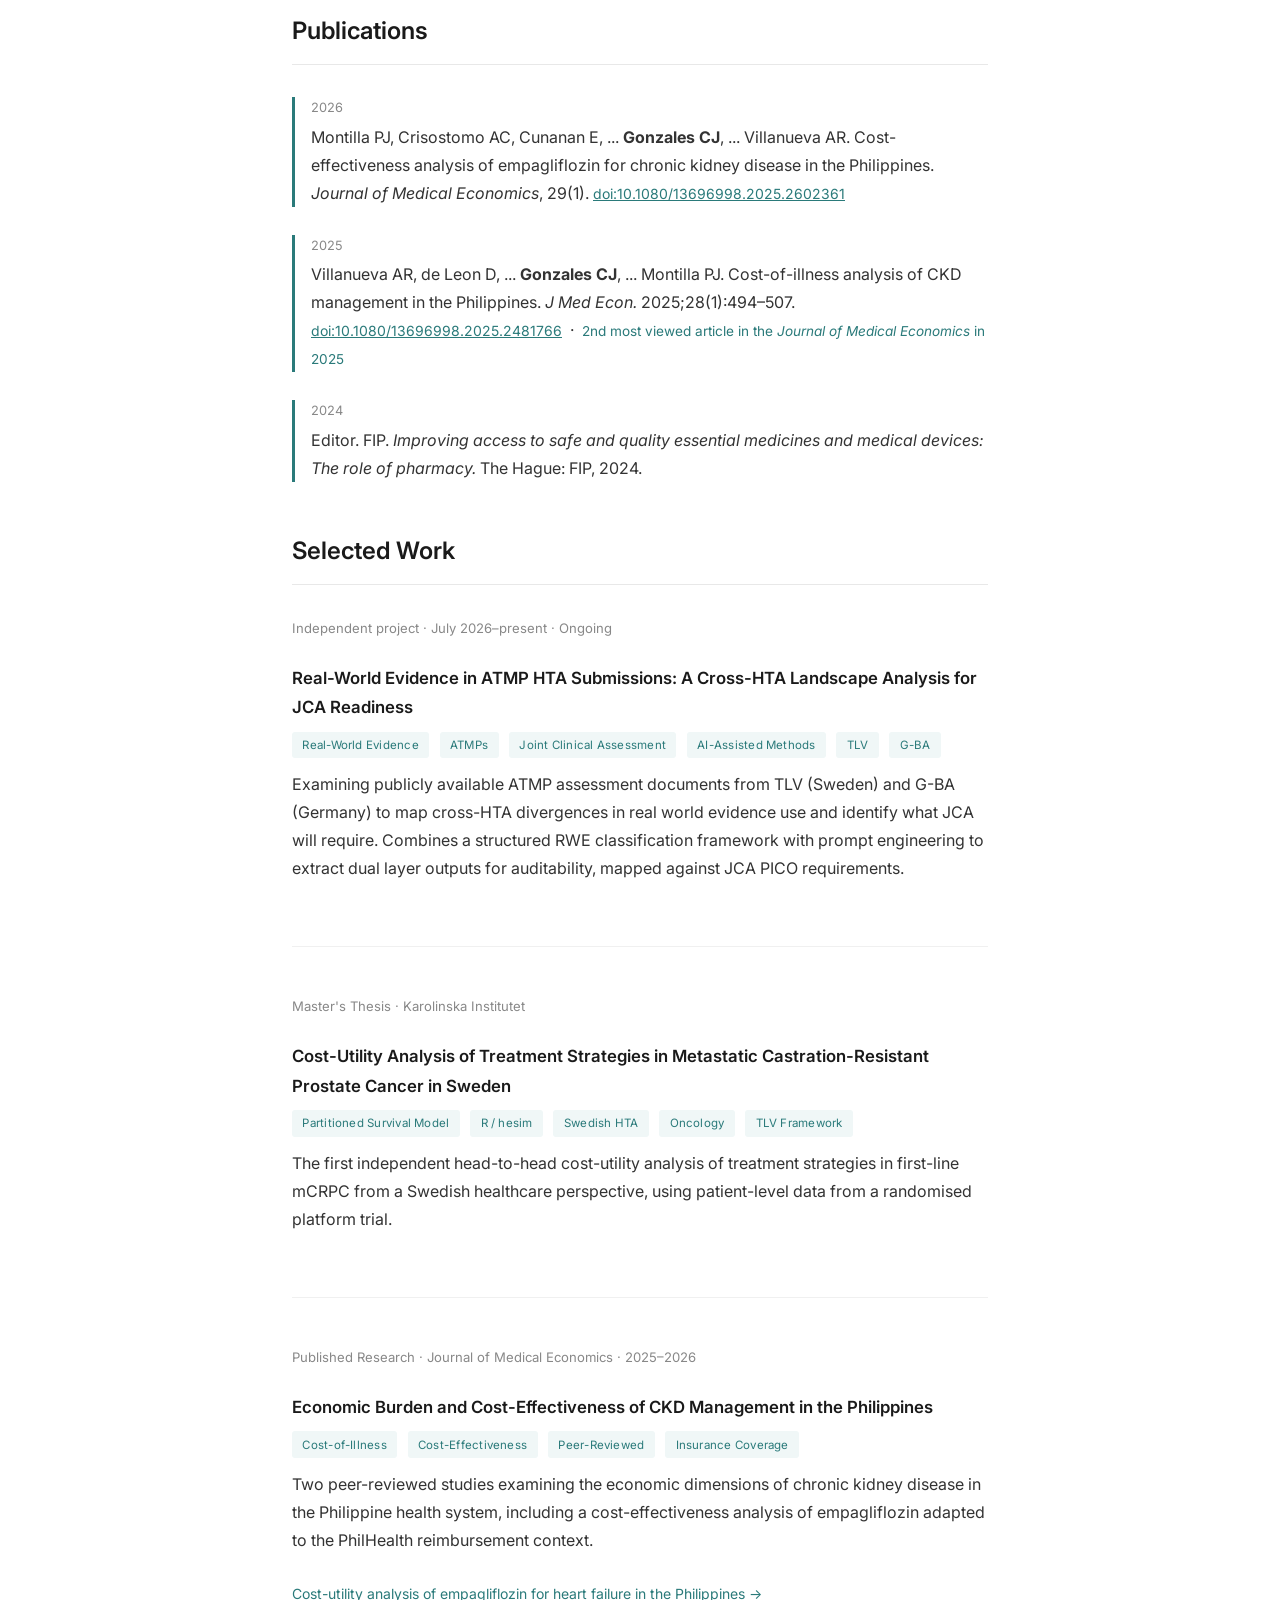
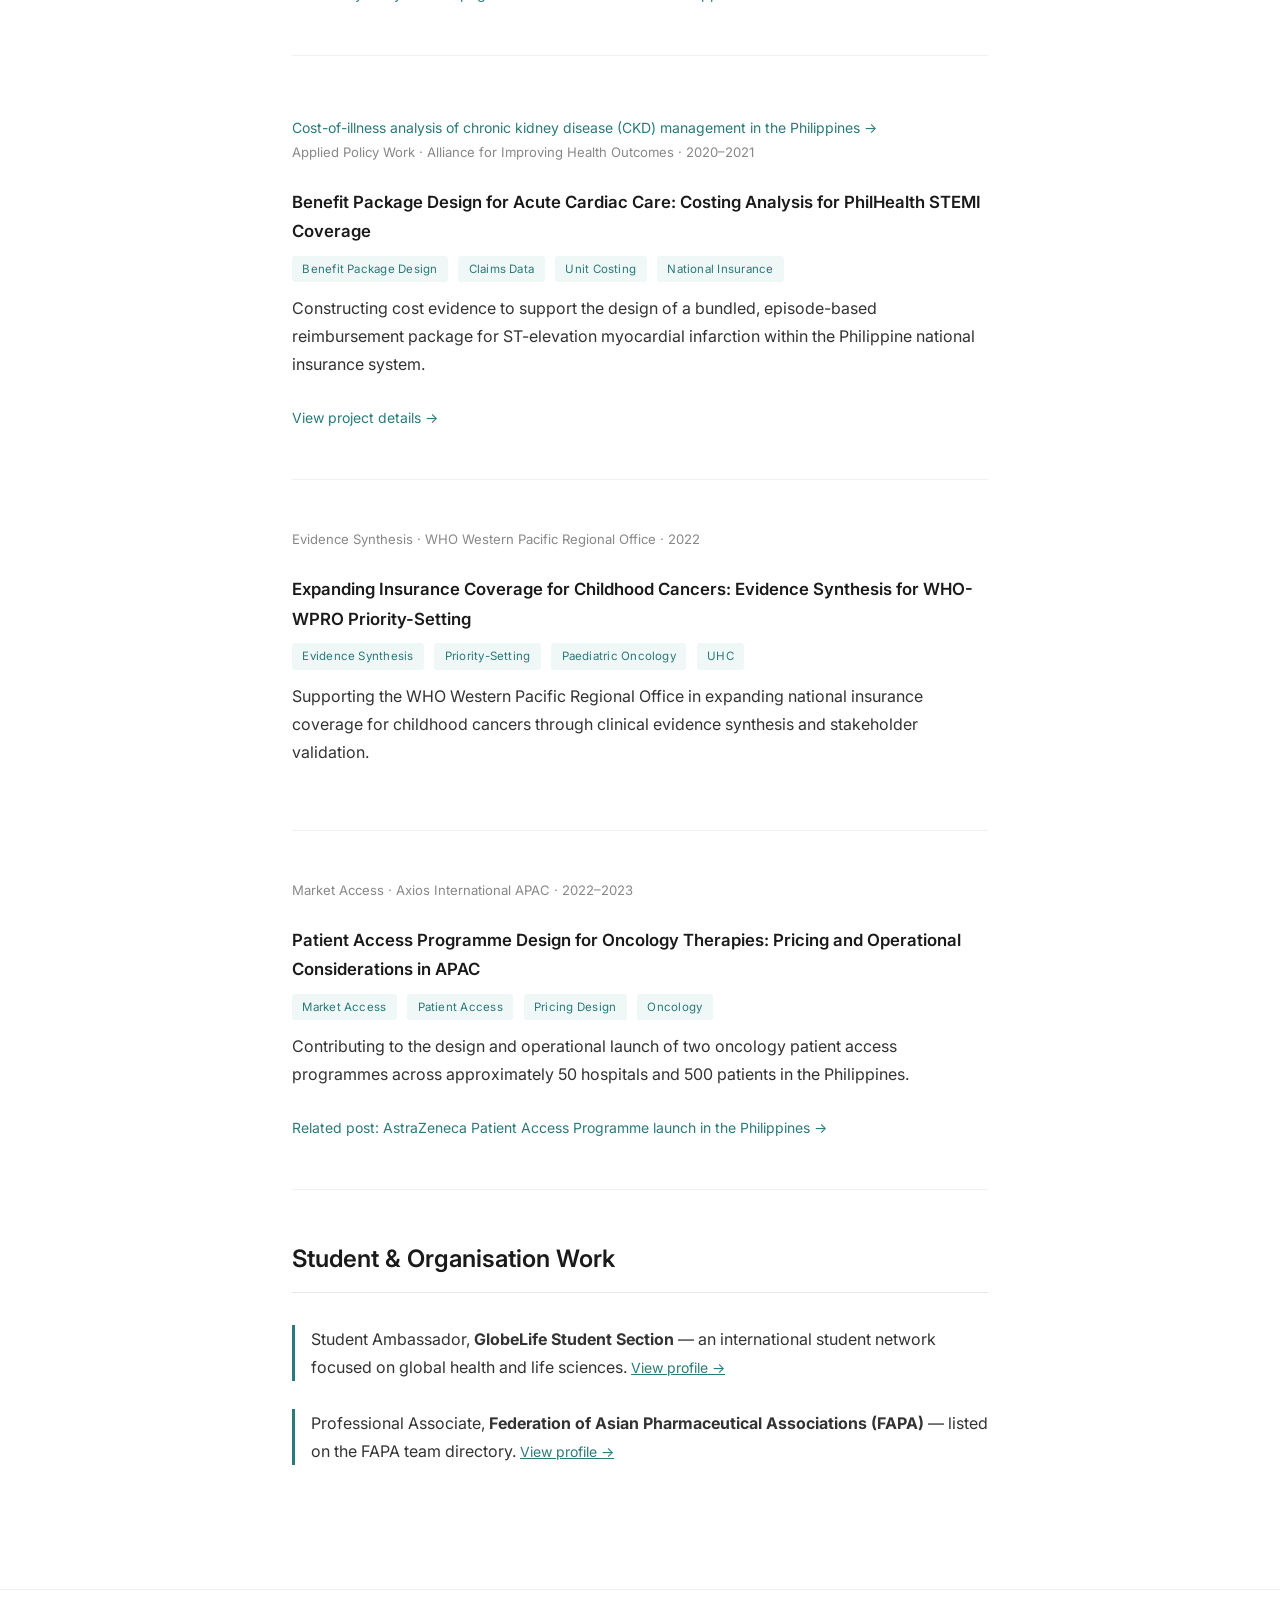
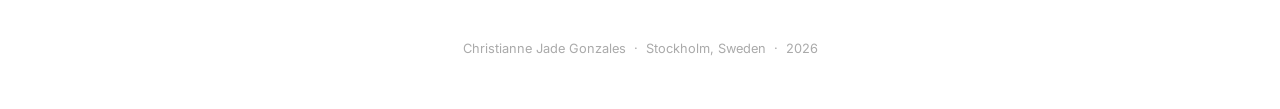
==== commit b501cc4e: "Add files via upload" ====
--- a/index.html
+++ b/index.html
@@ -3,10 +3,33 @@
 <head>
   <meta charset="UTF-8">
   <meta name="viewport" content="width=device-width, initial-scale=1.0">
-  <meta name="description" content="Christianne Jade Gonzales — Health economist and pharmacist based in Stockholm. Cost-utility modelling, HTA, and health systems research.">
-  <title>Christianne Jade Gonzales |Junior Health Economist</title>
+  <meta name="description" content="Christianne Jade Gonzales — early career health economist and pharmacist based in Stockholm, Sweden. Cost-utility modelling, HTA, and health systems research.">
+  <title>Christianne Jade Gonzales | Early Career Health Economist in Stockholm</title>
+  <link rel="canonical" href="https://christiannegonzales.github.io/">
   <link rel="stylesheet" href="style.css">
   <link href="https://fonts.googleapis.com/css2?family=Inter:wght@300;400;600&display=swap" rel="stylesheet">
+  <script type="application/ld+json">
+  {
+    "@context": "https://schema.org",
+    "@type": "Person",
+    "name": "Christianne Jade Gonzales",
+    "jobTitle": "Early Career Health Economist",
+    "url": "https://christiannegonzales.github.io/",
+    "image": "https://christiannegonzales.github.io/photo.jpg",
+    "address": {
+      "@type": "PostalAddress",
+      "addressLocality": "Stockholm",
+      "addressCountry": "SE"
+    },
+    "alumniOf": {
+      "@type": "CollegeOrUniversity",
+      "name": "Karolinska Institutet"
+    },
+    "sameAs": [
+      "https://www.linkedin.com/in/cjcgonzales/"
+    ]
+  }
+  </script>
 </head>
 <body>
 
@@ -42,7 +65,7 @@
   <h2>About</h2>
 
   <p>
-    Junior health economist with pharmacy training, completing an MMSc
+    Early career health economist with pharmacy training, completing an MMSc
     in Health Economics, Policy, and Management at Karolinska Institutet,
     where I studied on a Swedish Institute Scholarship for Global
     Professionals (~3% acceptance rate). My master's thesis, submitted Spring 2026, is the first
--- a/style.css
+++ b/style.css
@@ -341,6 +341,41 @@
 }
 
 .pub-card a { color: #2a7a7a; font-size: 0.875rem; }
+
+/* Filter bar */
+.filter-bar {
+  display: flex;
+  flex-wrap: wrap;
+  gap: 0.4rem;
+  margin-bottom: 2.5rem;
+  padding-bottom: 2rem;
+  border-bottom: 1px solid #e8e8e8;
+}
+
+.filter-btn {
+  font-family: 'Inter', sans-serif;
+  font-size: 0.75rem;
+  font-weight: 500;
+  letter-spacing: 0.04em;
+  padding: 0.35rem 0.9rem;
+  border: 1px solid #d8eaea;
+  border-radius: 20px;
+  background: #f4fafa;
+  color: #2a7a7a;
+  cursor: pointer;
+  transition: background 0.15s, color 0.15s, border-color 0.15s;
+}
+
+.filter-btn:hover {
+  background: #e8f5f5;
+  border-color: #2a7a7a;
+}
+
+.filter-btn.active {
+  background: #2a7a7a;
+  color: #ffffff;
+  border-color: #2a7a7a;
+}
 
 /* Sector groupings */
 .sector {
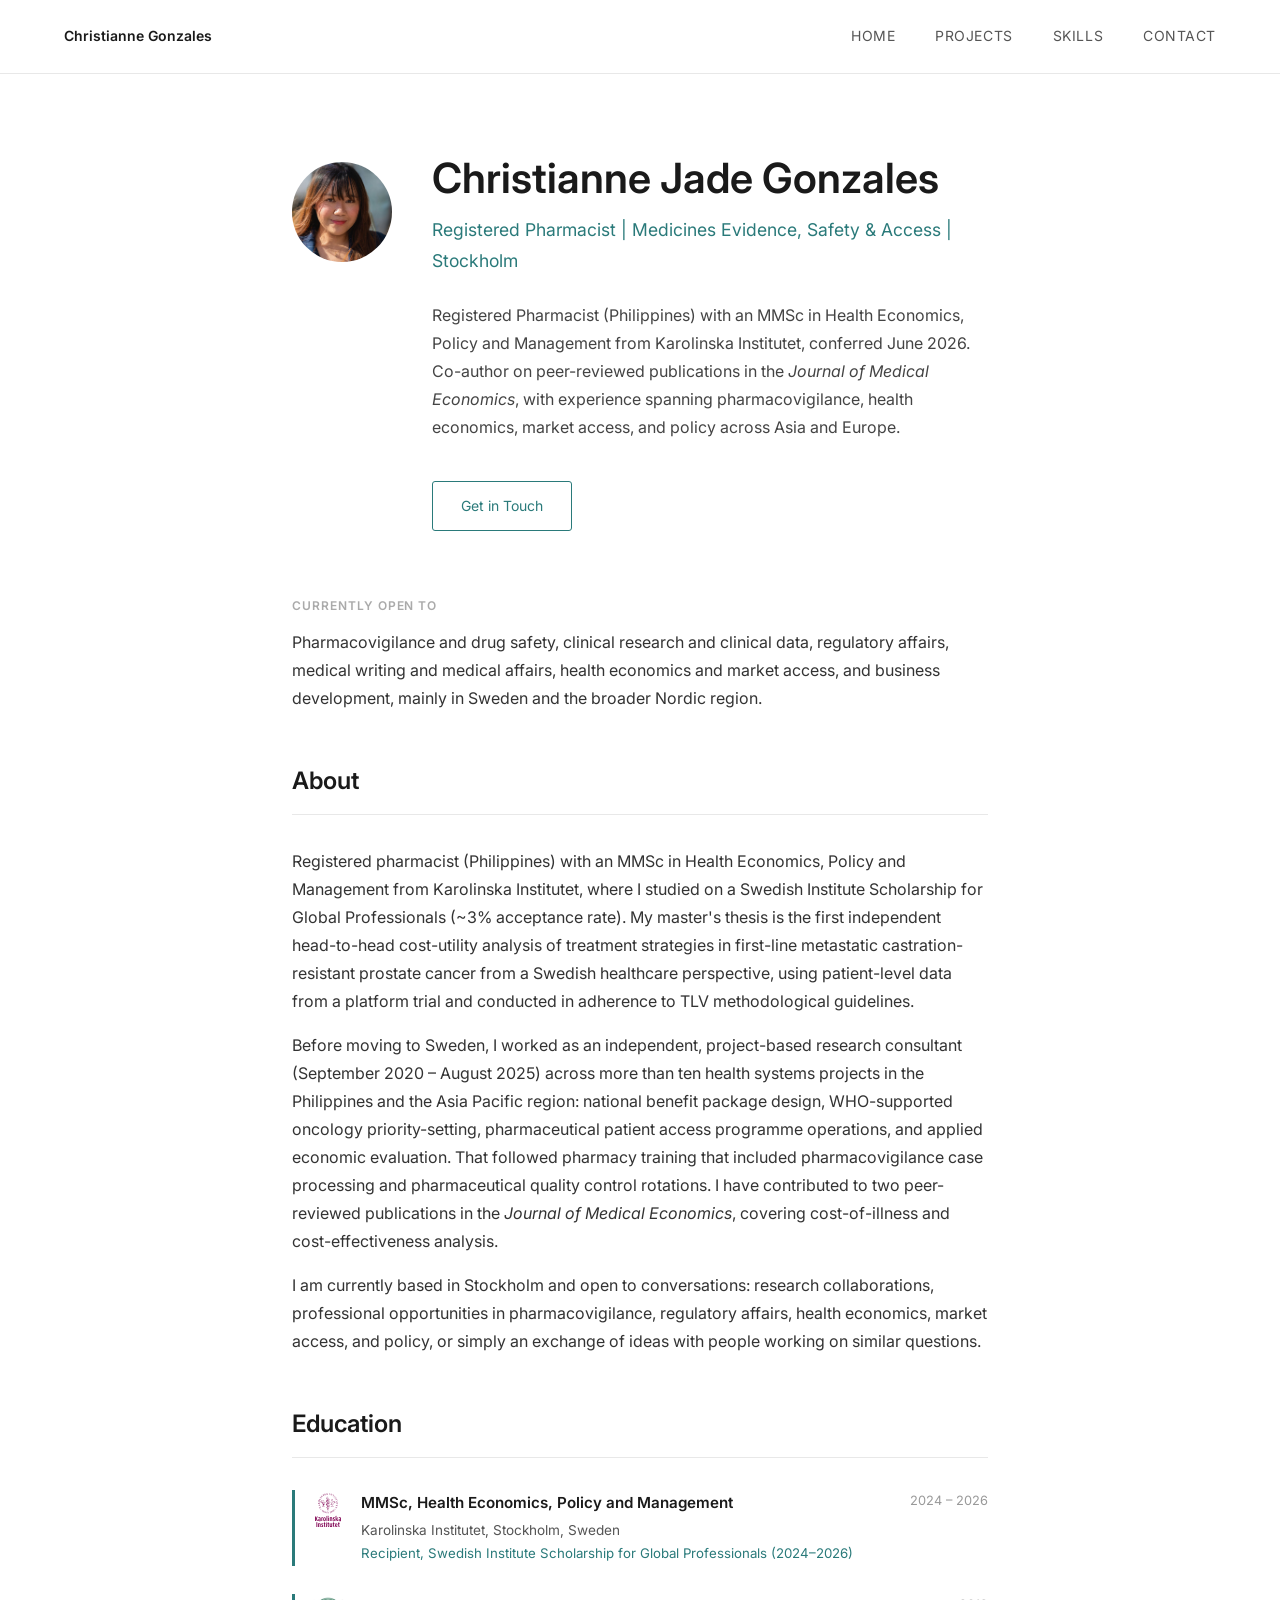
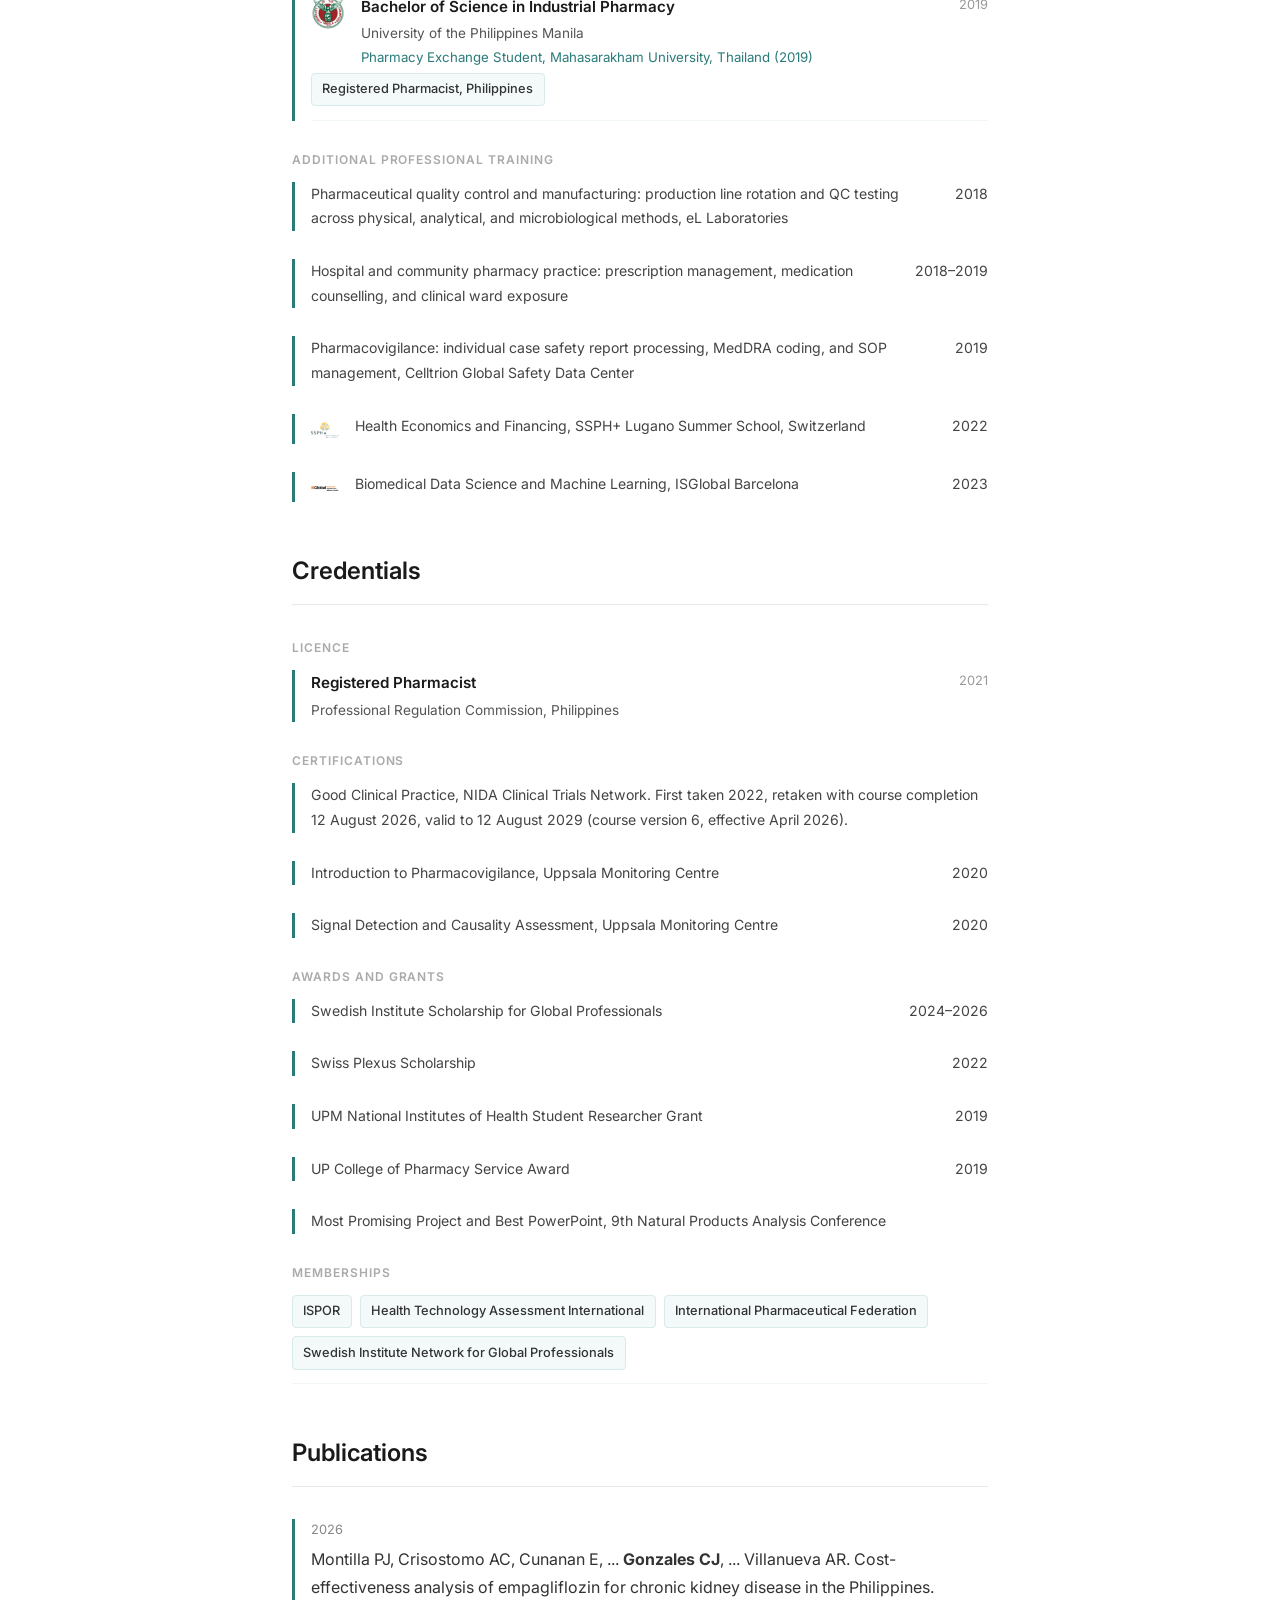
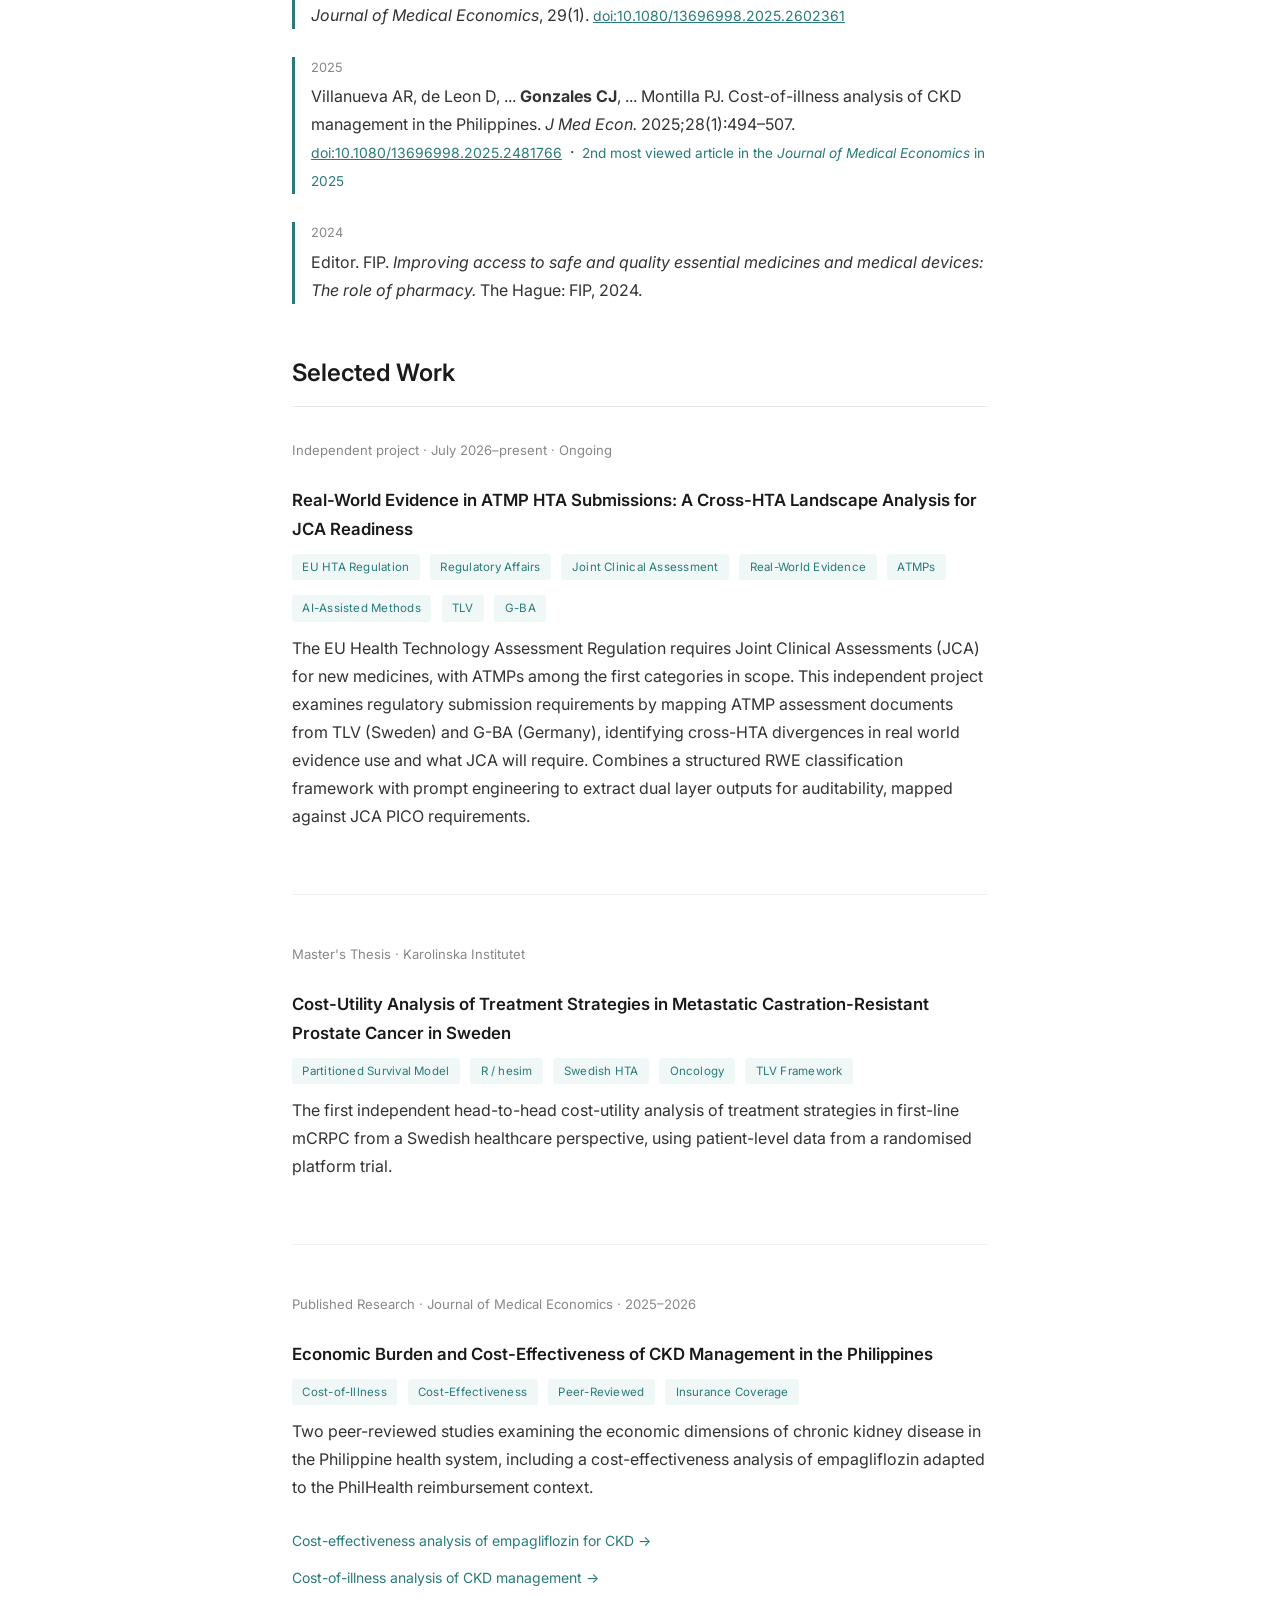
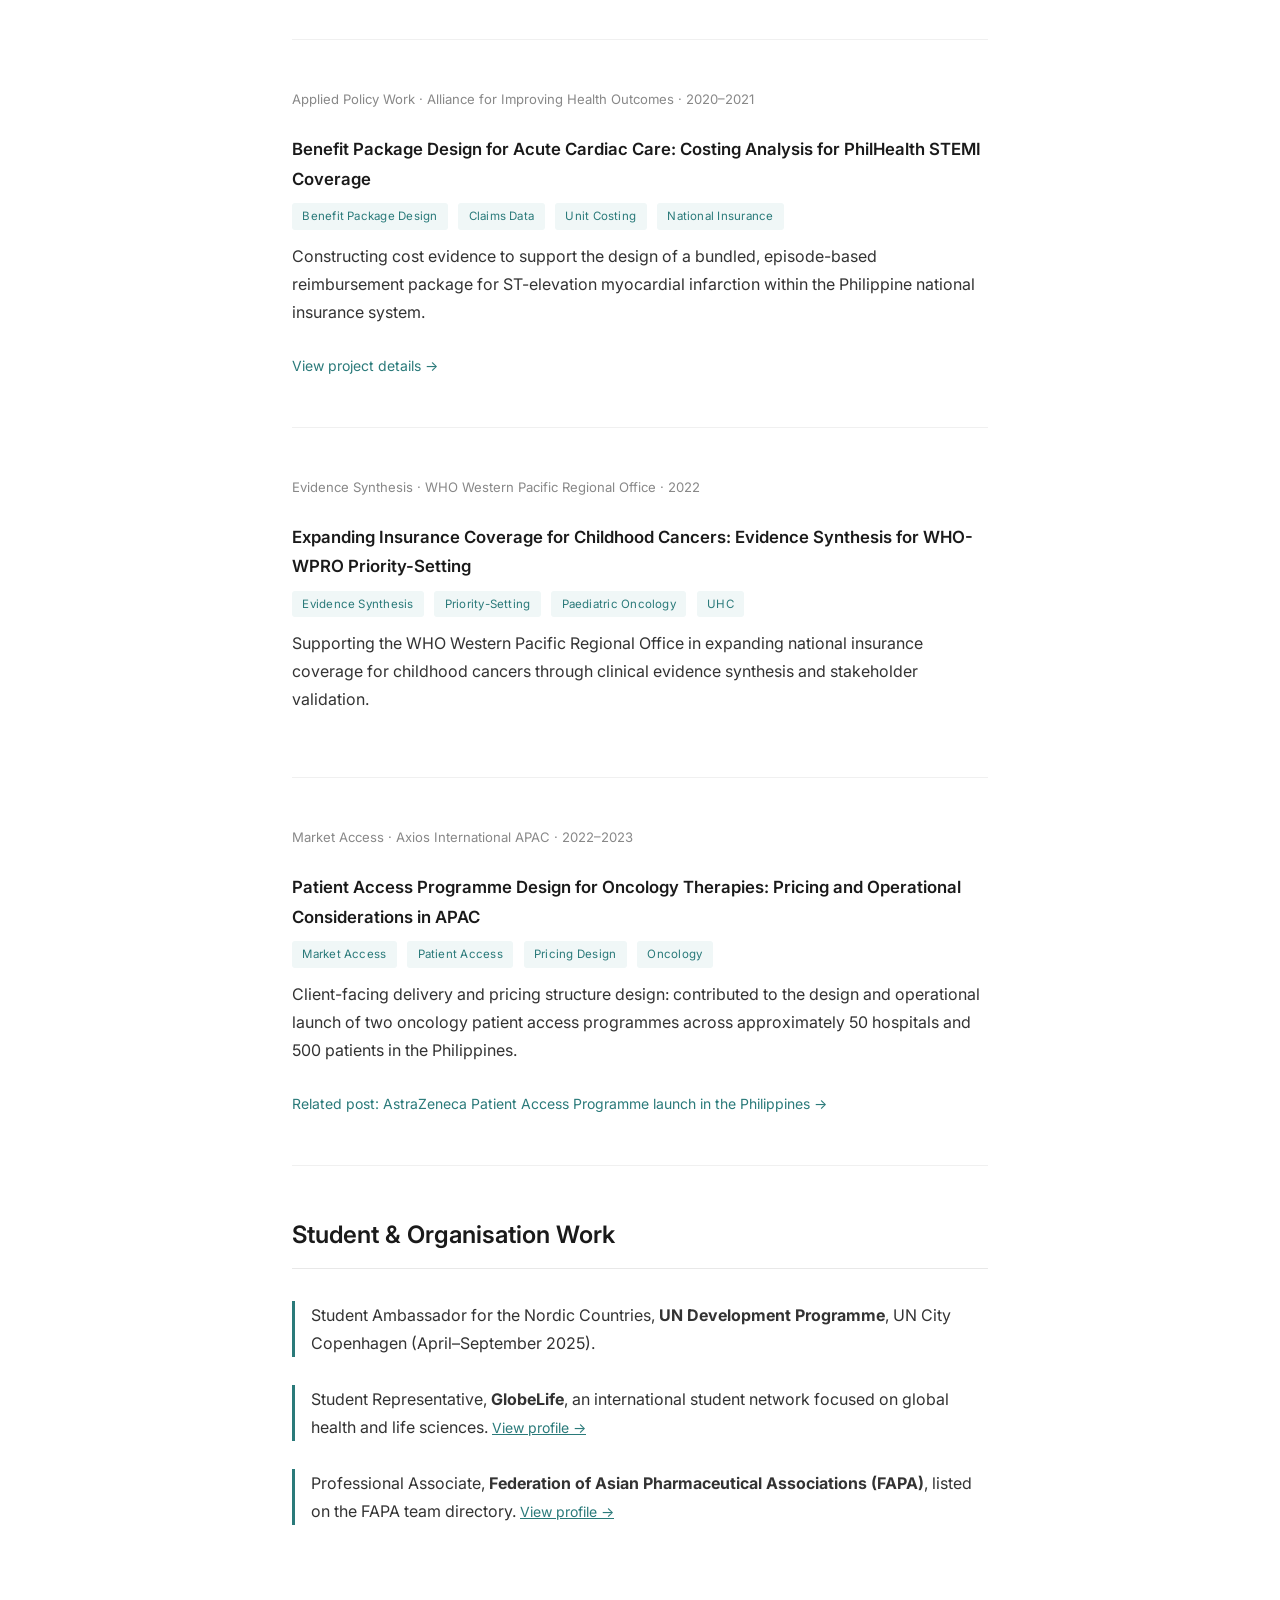
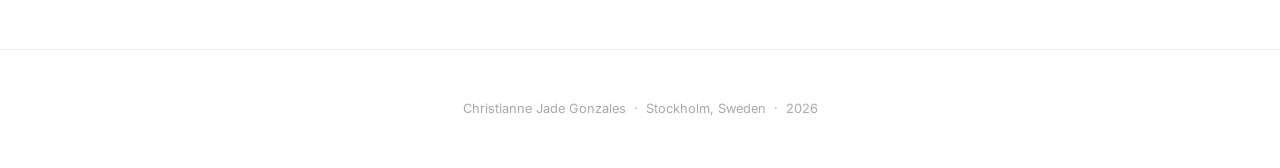
==== commit 60140927: "Add files via upload addition of non-heor roles" ====
--- a/index.html
+++ b/index.html
@@ -3,8 +3,8 @@
 <head>
   <meta charset="UTF-8">
   <meta name="viewport" content="width=device-width, initial-scale=1.0">
-  <meta name="description" content="Christianne Jade Gonzales — early career health economist and pharmacist based in Stockholm, Sweden. Cost-utility modelling, HTA, and health systems research.">
-  <title>Christianne Jade Gonzales | Early Career Health Economist in Stockholm</title>
+  <meta name="description" content="Christianne Jade Gonzales, registered pharmacist (Philippines) based in Stockholm, Sweden, working across pharmacovigilance, regulatory affairs, health technology assessment, and health economics. MMSc, Karolinska Institutet.">
+  <title>Christianne Jade Gonzales | Registered Pharmacist, Medicines Evidence &amp; Access</title>
   <link rel="canonical" href="https://christiannegonzales.github.io/">
   <link rel="stylesheet" href="style.css">
   <link href="https://fonts.googleapis.com/css2?family=Inter:wght@300;400;600&display=swap" rel="stylesheet">
@@ -13,7 +13,14 @@
     "@context": "https://schema.org",
     "@type": "Person",
     "name": "Christianne Jade Gonzales",
-    "jobTitle": "Early Career Health Economist",
+    "jobTitle": [
+      "Registered Pharmacist",
+      "Health Economist",
+      "Pharmacovigilance Associate",
+      "Regulatory Affairs Associate",
+      "Medical Writer",
+      "Market Access Associate"
+    ],
     "url": "https://christiannegonzales.github.io/",
     "image": "https://christiannegonzales.github.io/photo.jpg",
     "address": {
@@ -25,6 +32,31 @@
       "@type": "CollegeOrUniversity",
       "name": "Karolinska Institutet"
     },
+    "knowsAbout": [
+      "Pharmacovigilance",
+      "Health Technology Assessment",
+      "Health Economics",
+      "Regulatory Affairs",
+      "Market Access",
+      "Clinical Research",
+      "Medical Writing"
+    ],
+    "hasCredential": [
+      {
+        "@type": "EducationalOccupationalCredential",
+        "credentialCategory": "license",
+        "name": "Registered Pharmacist",
+        "recognizedBy": {
+          "@type": "Organization",
+          "name": "Professional Regulation Commission, Philippines"
+        }
+      },
+      {
+        "@type": "EducationalOccupationalCredential",
+        "credentialCategory": "certificate",
+        "name": "Good Clinical Practice (NIDA Clinical Trials Network)"
+      }
+    ],
     "sameAs": [
       "https://www.linkedin.com/in/cjcgonzales/"
     ]
@@ -48,12 +80,13 @@
       <img src="photo.jpg" alt="Christianne Jade Gonzales" class="profile-photo">
       <div class="hero-text">
         <h1>Christianne Jade Gonzales</h1>
-        <p class="role">Health Economics, Policy, and Management | Stockholm</p>
+        <p class="role">Registered Pharmacist | Medicines Evidence, Safety &amp; Access | Stockholm</p>
         <p class="pitch">
-          MMSc in Health Economics, Policy and Management, Karolinska Institutet.
-          Cost-utility modelling, HEOR, and pharmaceutical market access across
-          Asia and Europe. Co-author for two peer-reviewed publications in the
-          <em>Journal of Medical Economics</em>. Graduating June 2026.
+          Registered Pharmacist (Philippines) with an MMSc in Health Economics, Policy
+          and Management from Karolinska Institutet, conferred June 2026. Co-author on
+          peer-reviewed publications in the <em>Journal of Medical Economics</em>, with
+          experience spanning pharmacovigilance, health economics, market access, and
+          policy across Asia and Europe.
         </p>
         <div class="btn-group">
           <a class="btn outline" href="contact.html">Get in Touch</a>
@@ -62,34 +95,42 @@
     </div>
   </div>
 
+  <p class="edu-section-label">Currently Open To</p>
+  <p class="pitch">
+    Pharmacovigilance and drug safety, clinical research and clinical data, regulatory
+    affairs, medical writing and medical affairs, health economics and market access,
+    and business development, mainly in Sweden and the broader Nordic region.
+  </p>
+
   <h2>About</h2>
 
   <p>
-    Early career health economist with pharmacy training, completing an MMSc
-    in Health Economics, Policy, and Management at Karolinska Institutet,
-    where I studied on a Swedish Institute Scholarship for Global
-    Professionals (~3% acceptance rate). My master's thesis, submitted Spring 2026, is the first
-    independent head-to-head cost-utility analysis of treatment strategies in
+    Registered pharmacist (Philippines) with an MMSc in Health Economics, Policy and
+    Management from Karolinska Institutet, where I studied on a Swedish Institute
+    Scholarship for Global Professionals (~3% acceptance rate). My master's thesis is
+    the first independent head-to-head cost-utility analysis of treatment strategies in
     first-line metastatic castration-resistant prostate cancer from a Swedish
-    healthcare perspective, using patient-level data from a platform trial
-    and conducted in adherence to TLV methodological guidelines.
+    healthcare perspective, using patient-level data from a platform trial and
+    conducted in adherence to TLV methodological guidelines.
   </p>
 
   <p>
-    Before moving to Sweden, I spent four years working across more than ten
-    health systems projects in the Philippines and the Asia Pacific region:
-    national benefit package design, WHO-supported oncology priority-setting,
-    pharmaceutical patient access programme operations, and applied economic
-    evaluation. I have contributed to two peer-reviewed publications in the
-    <em>Journal of Medical Economics</em>, covering cost-of-illness and
+    Before moving to Sweden, I worked as an independent, project-based research
+    consultant (September 2020 – August 2025) across more than ten health systems
+    projects in the Philippines and the Asia Pacific region: national benefit package
+    design, WHO-supported oncology priority-setting, pharmaceutical patient access
+    programme operations, and applied economic evaluation. That followed pharmacy
+    training that included pharmacovigilance case processing and pharmaceutical
+    quality control rotations. I have contributed to two peer-reviewed publications in
+    the <em>Journal of Medical Economics</em>, covering cost-of-illness and
     cost-effectiveness analysis.
   </p>
 
   <p>
     I am currently based in Stockholm and open to conversations: research
-    collaborations, professional opportunities in real-world evidence, health
-    economics, market access, and policy, or simply an exchange of ideas with
-    people working on similar questions.
+    collaborations, professional opportunities in pharmacovigilance, regulatory
+    affairs, health economics, market access, and policy, or simply an exchange of
+    ideas with people working on similar questions.
   </p>
 
   <h2>Education</h2>
@@ -112,16 +153,46 @@
       <div class="edu-header-text">
         <p class="edu-degree">Bachelor of Science in Industrial Pharmacy</p>
         <p class="edu-institution">University of the Philippines Manila</p>
-        <p class="edu-note">Pharmacy Exchange Student, Mahasarakham University, Thailand (2019) &nbsp;·&nbsp; Registered Pharmacist, Philippines</p>
+        <p class="edu-note">Pharmacy Exchange Student, Mahasarakham University, Thailand (2019)</p>
       </div>
       <p class="edu-years">2019</p>
     </div>
+    <div class="tool-badges">
+      <span class="tool-badge">Registered Pharmacist, Philippines</span>
+    </div>
   </div>
 
   <p class="edu-section-label">Additional Professional Training</p>
 
   <div class="edu-card edu-card--training">
     <div class="edu-header">
+      <div class="edu-header-text">
+        <p>Pharmaceutical quality control and manufacturing: production line rotation and QC testing across physical, analytical, and microbiological methods, eL Laboratories</p>
+      </div>
+      <p class="edu-years">2018</p>
+    </div>
+  </div>
+
+  <div class="edu-card edu-card--training">
+    <div class="edu-header">
+      <div class="edu-header-text">
+        <p>Hospital and community pharmacy practice: prescription management, medication counselling, and clinical ward exposure</p>
+      </div>
+      <p class="edu-years">2018–2019</p>
+    </div>
+  </div>
+
+  <div class="edu-card edu-card--training">
+    <div class="edu-header">
+      <div class="edu-header-text">
+        <p>Pharmacovigilance: individual case safety report processing, MedDRA coding, and SOP management, Celltrion Global Safety Data Center</p>
+      </div>
+      <p class="edu-years">2019</p>
+    </div>
+  </div>
+
+  <div class="edu-card edu-card--training">
+    <div class="edu-header">
       <img src="ssph.png" alt="SSPH+" class="edu-logo edu-logo--sm">
       <div class="edu-header-text">
         <p>Health Economics and Financing, SSPH+ Lugano Summer School, Switzerland</p>
@@ -140,6 +211,105 @@
     </div>
   </div>
 
+  <h2>Credentials</h2>
+
+  <p class="edu-section-label">Licence</p>
+
+  <div class="edu-card">
+    <div class="edu-header">
+      <div class="edu-header-text">
+        <p class="edu-degree">Registered Pharmacist</p>
+        <p class="edu-institution">Professional Regulation Commission, Philippines</p>
+      </div>
+      <p class="edu-years">2021</p>
+    </div>
+  </div>
+
+  <p class="edu-section-label">Certifications</p>
+
+  <div class="edu-card edu-card--training">
+    <div class="edu-header">
+      <div class="edu-header-text">
+        <p>Good Clinical Practice, NIDA Clinical Trials Network. First taken 2022, retaken with course completion 12 August 2026, valid to 12 August 2029 (course version 6, effective April 2026).</p>
+      </div>
+    </div>
+  </div>
+
+  <div class="edu-card edu-card--training">
+    <div class="edu-header">
+      <div class="edu-header-text">
+        <p>Introduction to Pharmacovigilance, Uppsala Monitoring Centre</p>
+      </div>
+      <p class="edu-years">2020</p>
+    </div>
+  </div>
+
+  <div class="edu-card edu-card--training">
+    <div class="edu-header">
+      <div class="edu-header-text">
+        <p>Signal Detection and Causality Assessment, Uppsala Monitoring Centre</p>
+      </div>
+      <p class="edu-years">2020</p>
+    </div>
+  </div>
+
+  <p class="edu-section-label">Awards and Grants</p>
+
+  <div class="edu-card edu-card--training">
+    <div class="edu-header">
+      <div class="edu-header-text">
+        <p>Swedish Institute Scholarship for Global Professionals</p>
+      </div>
+      <p class="edu-years">2024–2026</p>
+    </div>
+  </div>
+
+  <div class="edu-card edu-card--training">
+    <div class="edu-header">
+      <div class="edu-header-text">
+        <p>Swiss Plexus Scholarship</p>
+      </div>
+      <p class="edu-years">2022</p>
+    </div>
+  </div>
+
+  <div class="edu-card edu-card--training">
+    <div class="edu-header">
+      <div class="edu-header-text">
+        <p>UPM National Institutes of Health Student Researcher Grant</p>
+      </div>
+      <p class="edu-years">2019</p>
+    </div>
+  </div>
+
+  <div class="edu-card edu-card--training">
+    <div class="edu-header">
+      <div class="edu-header-text">
+        <p>UP College of Pharmacy Service Award</p>
+      </div>
+      <p class="edu-years">2019</p>
+    </div>
+  </div>
+
+  <div class="edu-card edu-card--training">
+    <div class="edu-header">
+      <div class="edu-header-text">
+        <p>Most Promising Project and Best PowerPoint, 9th Natural Products Analysis Conference</p>
+      </div>
+    </div>
+  </div>
+
+  <p class="edu-section-label">Memberships</p>
+
+  <div class="tool-badges">
+    <span class="tool-badge">ISPOR</span>
+    <span class="tool-badge">Health Technology Assessment International</span>
+    <span class="tool-badge">International Pharmaceutical Federation</span>
+    <span class="tool-badge">Swedish Institute Network for Global Professionals</span>
+  </div>
+  <!-- TODO(owner): older CVs also list Global Heart Hub and Young Pharmacists Group Philippines as memberships, while recent CVs list ISPOR and drop those two. Confirm which memberships are currently active before publishing the older two. -->
+
+  <!-- TODO(owner): publication count conflict. The About text above says "two peer-reviewed publications" while three DOIs circulate across your CVs/site: the CKD cost-effectiveness paper, the CKD cost-of-illness paper, and a third on empagliflozin for heart failure (DOI 10.1080/13696998.2024.2447180). Additional finding: I checked that third DOI against Crossref directly and your name does not appear in its published author list (authors: Montilla, Aquino, Cunanan, Encarnacion, Ong-Garcia, Llanes, Orolfo, Permejo, Taneo, Villanueva, Salvador, Añonuevo). Confirm which count is correct and whether that third paper is yours before it is published either way. -->
   <h2>Publications</h2>
 
   <div class="pub-card">
@@ -172,14 +342,23 @@
   <div class="project-card">
     <p class="project-meta">Independent project · July 2026–present · Ongoing</p>
     <h3>Real-World Evidence in ATMP HTA Submissions: A Cross-HTA Landscape Analysis for JCA Readiness</h3>
+    <span class="tag">EU HTA Regulation</span>
+    <span class="tag">Regulatory Affairs</span>
+    <span class="tag">Joint Clinical Assessment</span>
     <span class="tag">Real-World Evidence</span>
     <span class="tag">ATMPs</span>
-    <span class="tag">Joint Clinical Assessment</span>
     <span class="tag">AI-Assisted Methods</span>
     <span class="tag">TLV</span>
     <span class="tag">G-BA</span>
     <p>
-      Examining publicly available ATMP assessment documents from TLV (Sweden) and G-BA (Germany) to map cross-HTA divergences in real world evidence use and identify what JCA will require. Combines a structured RWE classification framework with prompt engineering to extract dual layer outputs for auditability, mapped against JCA PICO requirements.
+      The EU Health Technology Assessment Regulation requires Joint Clinical
+      Assessments (JCA) for new medicines, with ATMPs among the first categories in
+      scope. This independent project examines regulatory submission requirements by
+      mapping ATMP assessment documents from TLV (Sweden) and G-BA (Germany),
+      identifying cross-HTA divergences in real world evidence use and what JCA will
+      require. Combines a structured RWE classification framework with prompt
+      engineering to extract dual layer outputs for auditability, mapped against JCA
+      PICO requirements.
     </p>
   </div>
 
@@ -210,9 +389,10 @@
       disease in the Philippine health system, including a cost-effectiveness analysis
       of empagliflozin adapted to the PhilHealth reimbursement context.
     </p>
-<a class="project-link" href="https://www.tandfonline.com/doi/abs/10.1080/13696998.2024.2447180" target="_blank"> Cost-utility analysis of empagliflozin for heart failure in the Philippines →</a>  </div>
-  <a class="project-link" href="https://www.tandfonline.com/doi/abs/10.1080/13696998.2025.2481766" target="_blank"> Cost-of-illness analysis of chronic kidney disease (CKD) management in the Philippines →</a>  </div>
-
+    <a class="project-link" href="https://doi.org/10.1080/13696998.2025.2602361" target="_blank">Cost-effectiveness analysis of empagliflozin for CKD →</a>
+    <br>
+    <a class="project-link" href="https://doi.org/10.1080/13696998.2025.2481766" target="_blank">Cost-of-illness analysis of CKD management →</a>
+  </div>
 
   <div class="project-card">
     <p class="project-meta">Applied Policy Work · Alliance for Improving Health Outcomes · 2020–2021</p>
@@ -251,8 +431,9 @@
     <span class="tag">Pricing Design</span>
     <span class="tag">Oncology</span>
     <p>
-      Contributing to the design and operational launch of two oncology patient access
-      programmes across approximately 50 hospitals and 500 patients in the Philippines.
+      Client-facing delivery and pricing structure design: contributed to the design
+      and operational launch of two oncology patient access programmes across
+      approximately 50 hospitals and 500 patients in the Philippines.
     </p>
     <a class="project-link" href="https://www.linkedin.com/posts/thanika-c-918b3983_patientassistanceprogram-healthcarecollaboration-activity-7075421015928946688-Dohw/" target="_blank">Related post: AstraZeneca Patient Access Programme launch in the Philippines →</a>
   </div>
@@ -261,12 +442,16 @@
   <h2>Student &amp; Organisation Work</h2>
 
   <div class="pub-card">
-    <p>Student Ambassador, <strong>GlobeLife Student Section</strong> — an international student network focused on global health and life sciences.
+    <p>Student Ambassador for the Nordic Countries, <strong>UN Development Programme</strong>, UN City Copenhagen (April–September 2025).</p>
+  </div>
+
+  <div class="pub-card">
+    <p>Student Representative, <strong>GlobeLife</strong>, an international student network focused on global health and life sciences.
     <a href="https://www.globelife.se/w/gl/en/student-section" target="_blank">View profile →</a></p>
   </div>
 
   <div class="pub-card">
-    <p>Professional Associate, <strong>Federation of Asian Pharmaceutical Associations (FAPA)</strong> — listed on the FAPA team directory.
+    <p>Professional Associate, <strong>Federation of Asian Pharmaceutical Associations (FAPA)</strong>, listed on the FAPA team directory.
     <a href="https://www.fapa.asia/en/about/our-team/69d4771aba0f4bfc1167889e?itemId=69d4772a7f5b1a0004ee1650" target="_blank">View profile →</a></p>
   </div>
 
@@ -277,4 +462,4 @@
 </footer>
 
 </body>
-</html>+</html>
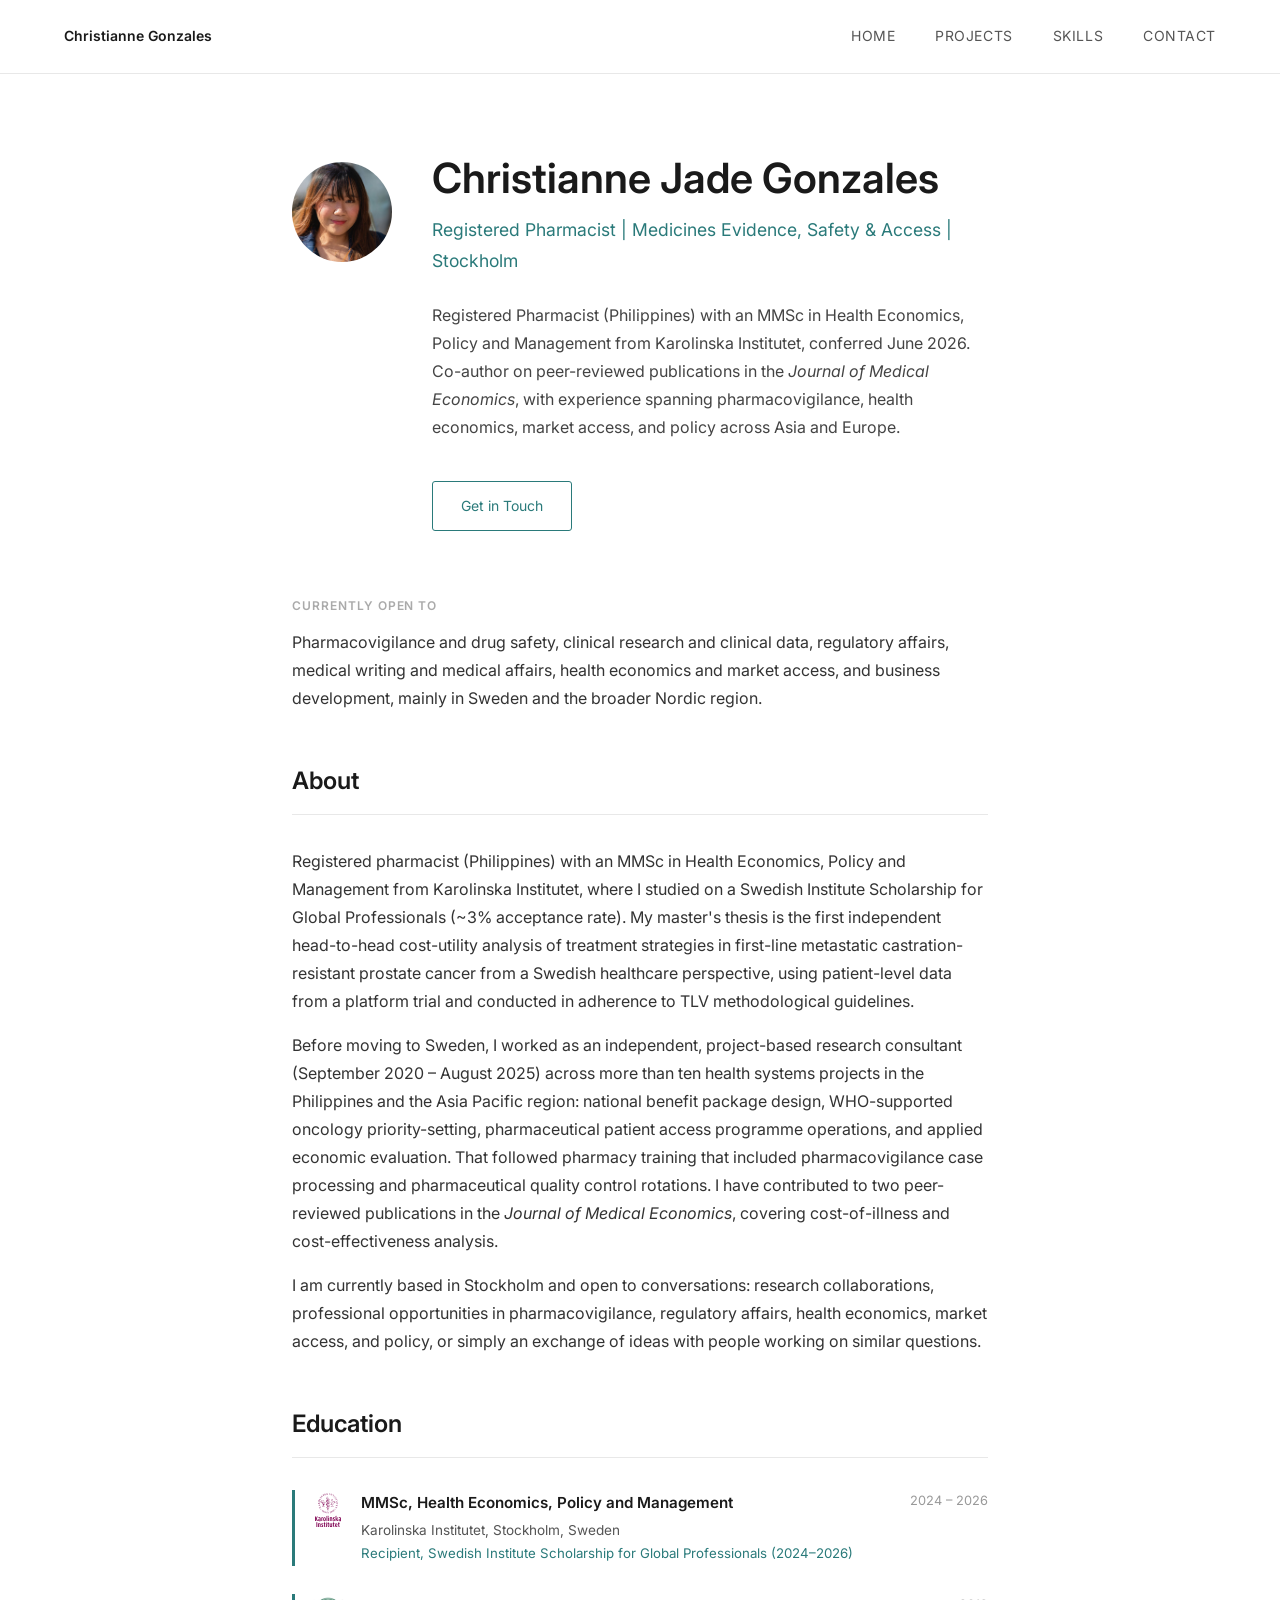
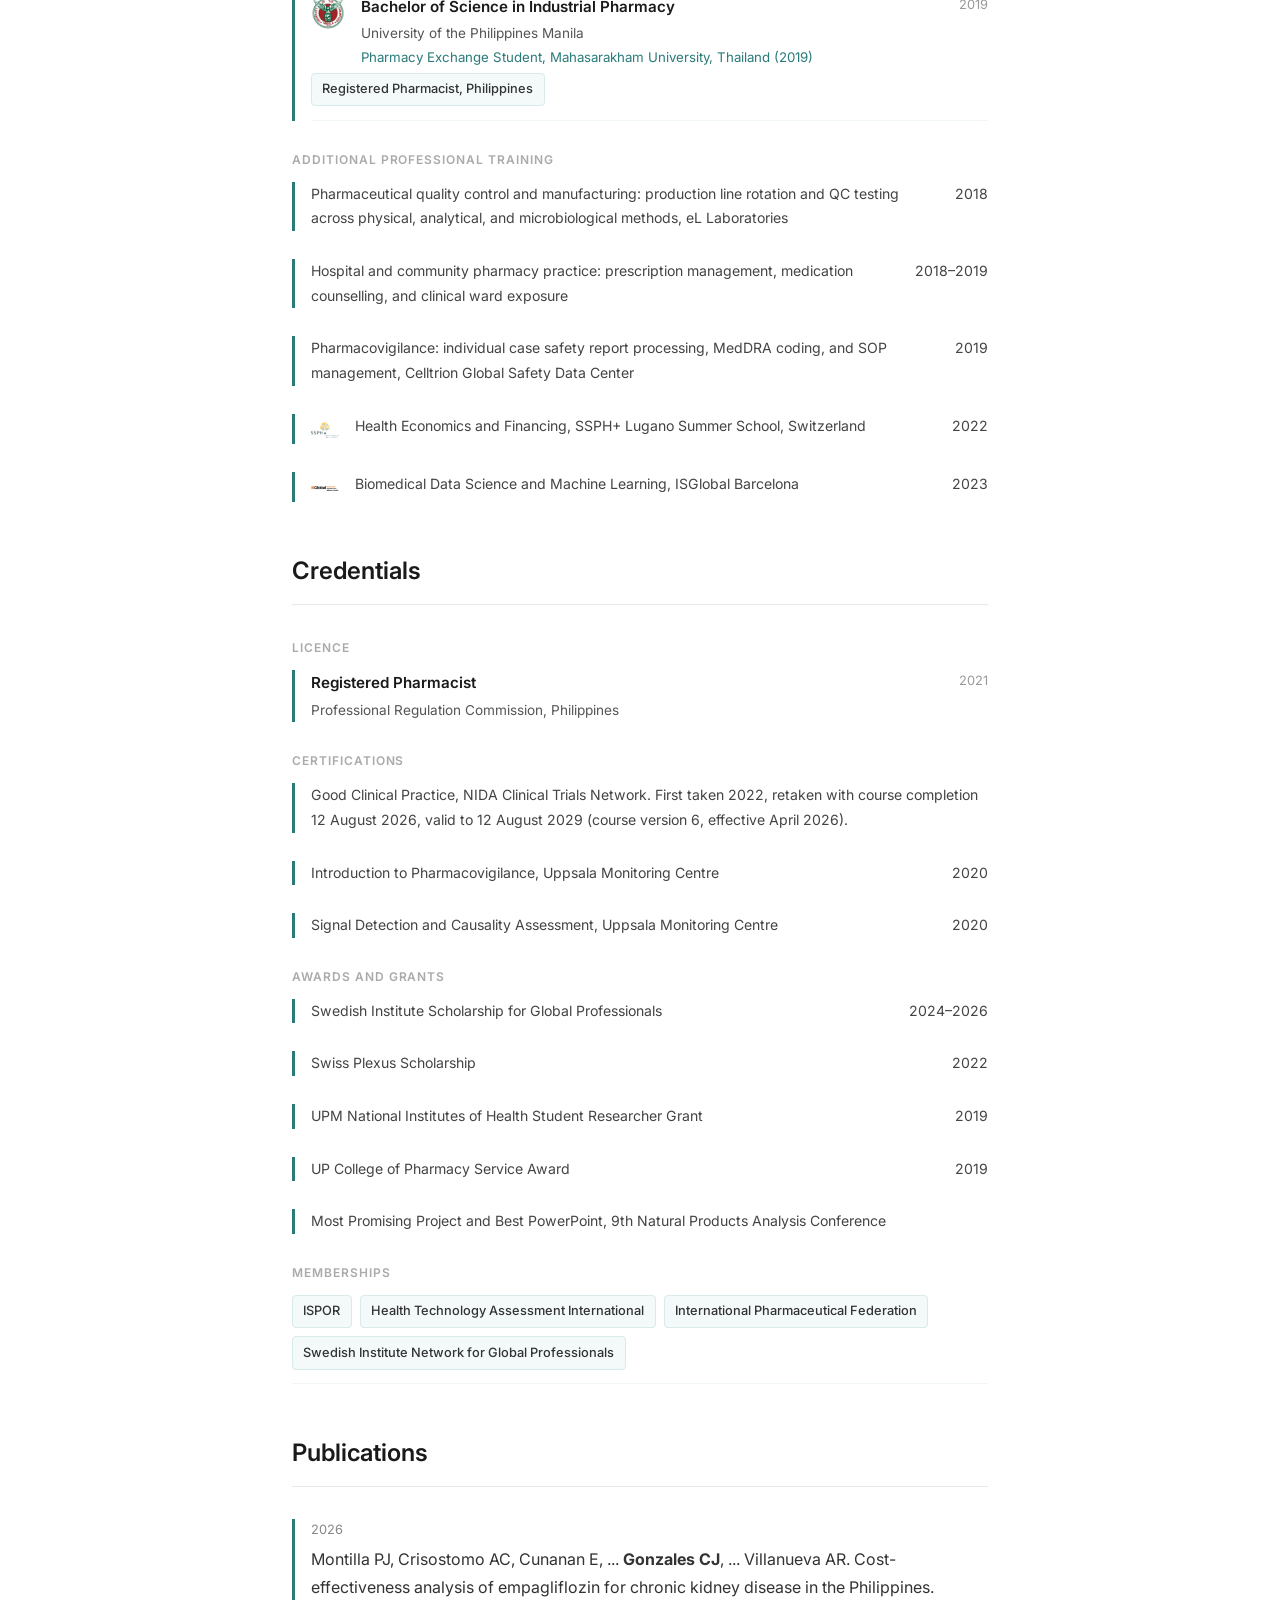
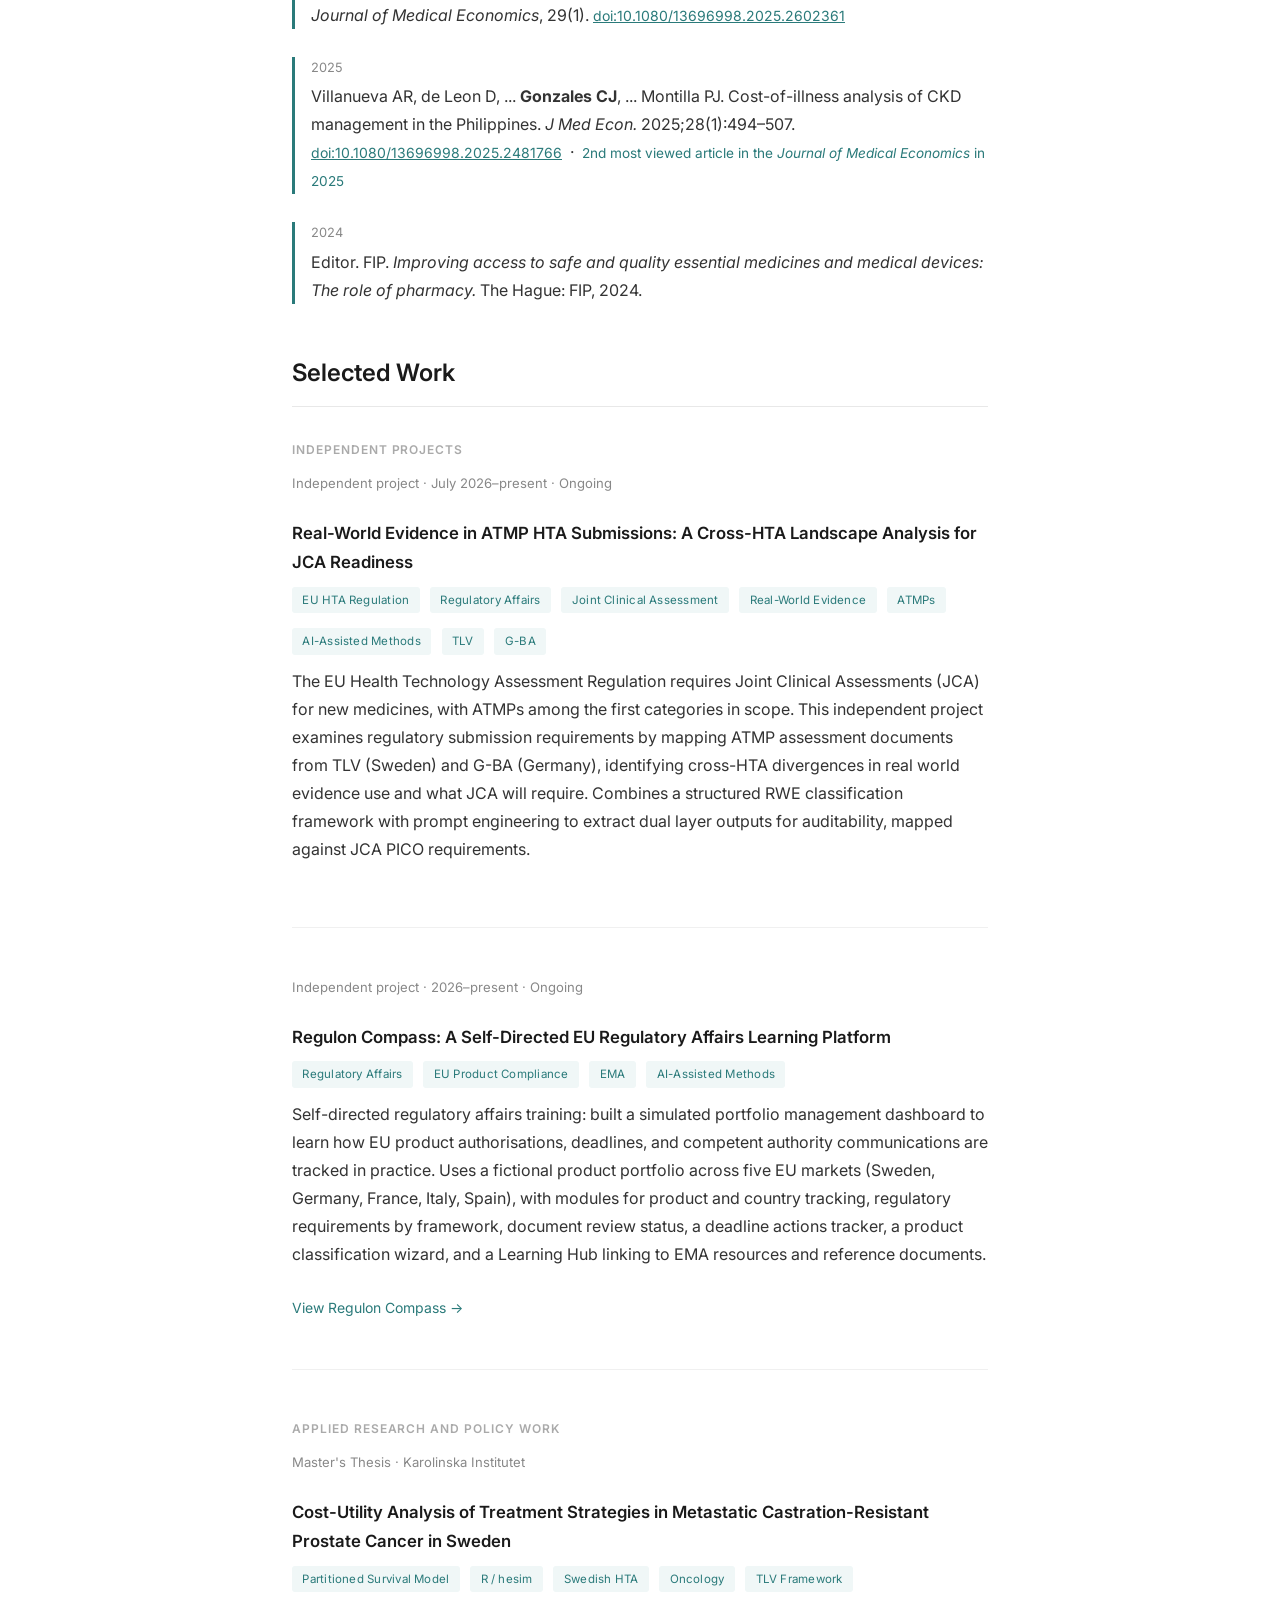
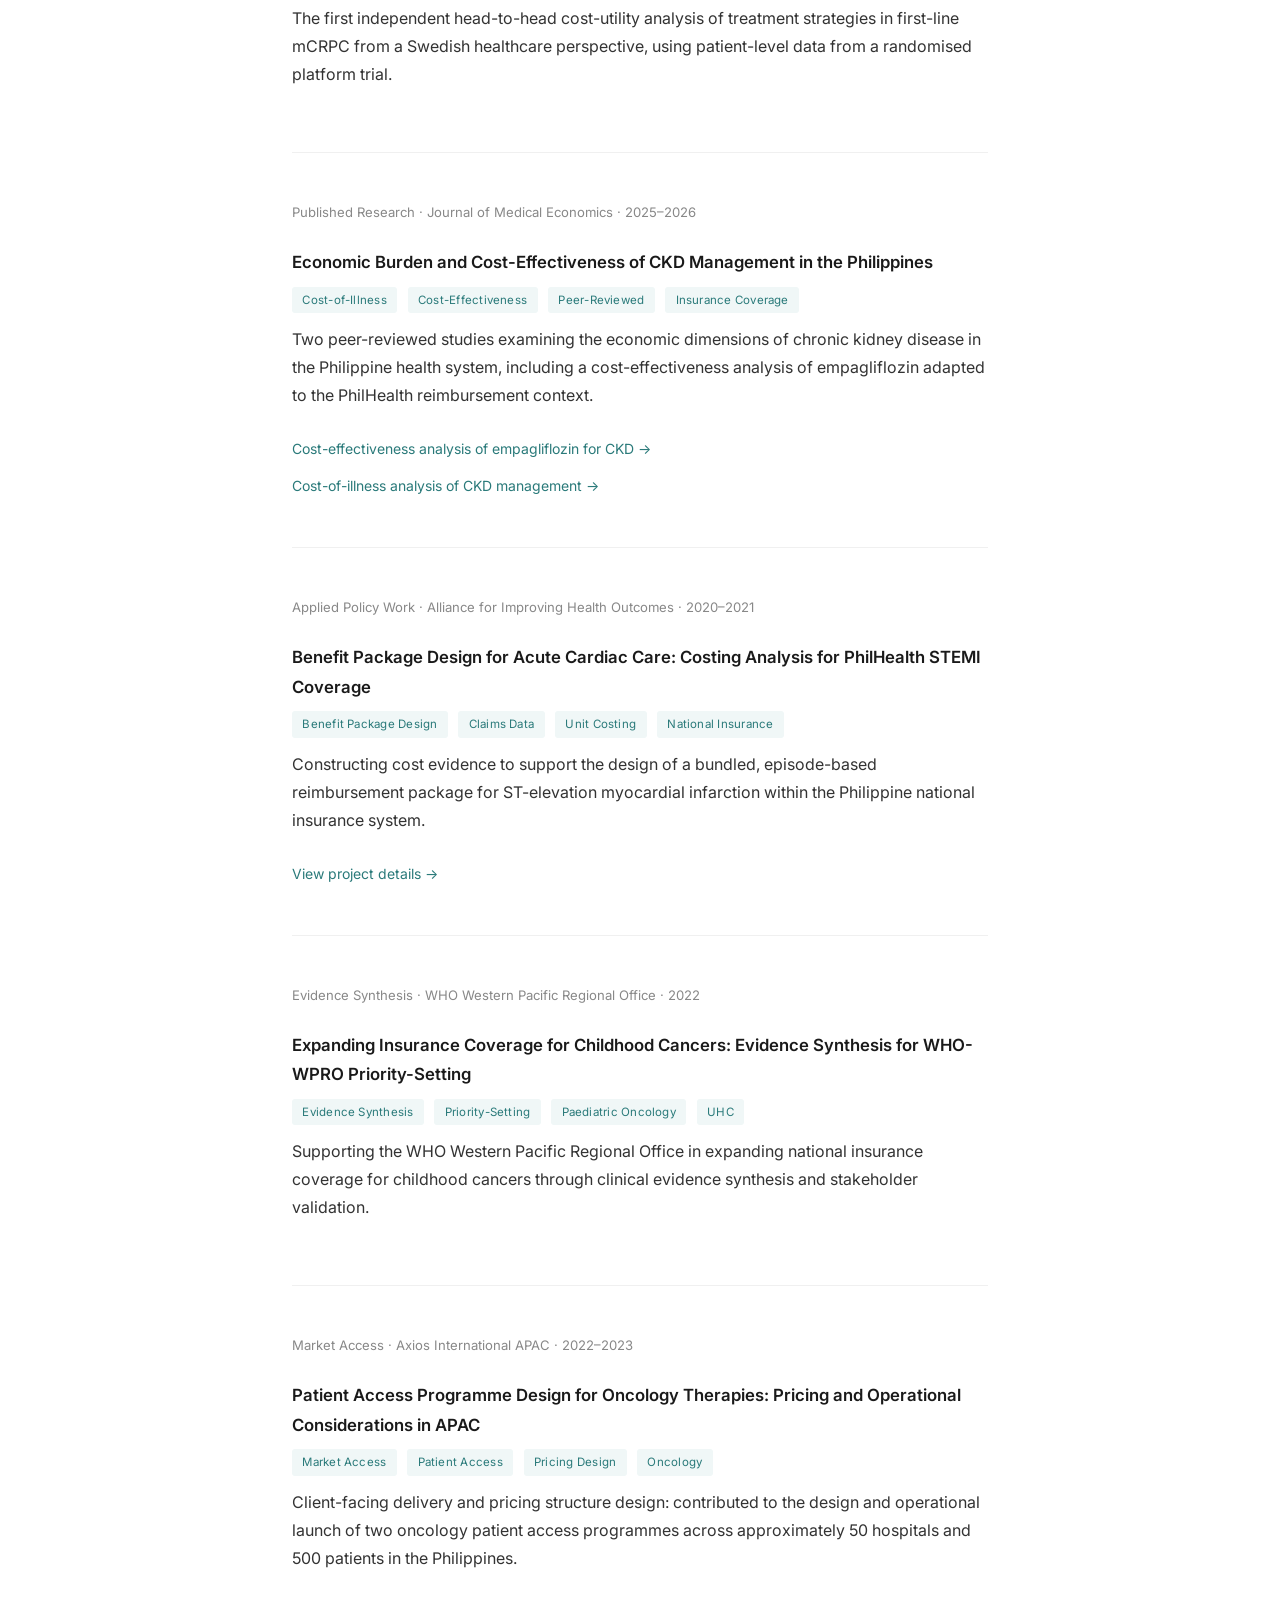
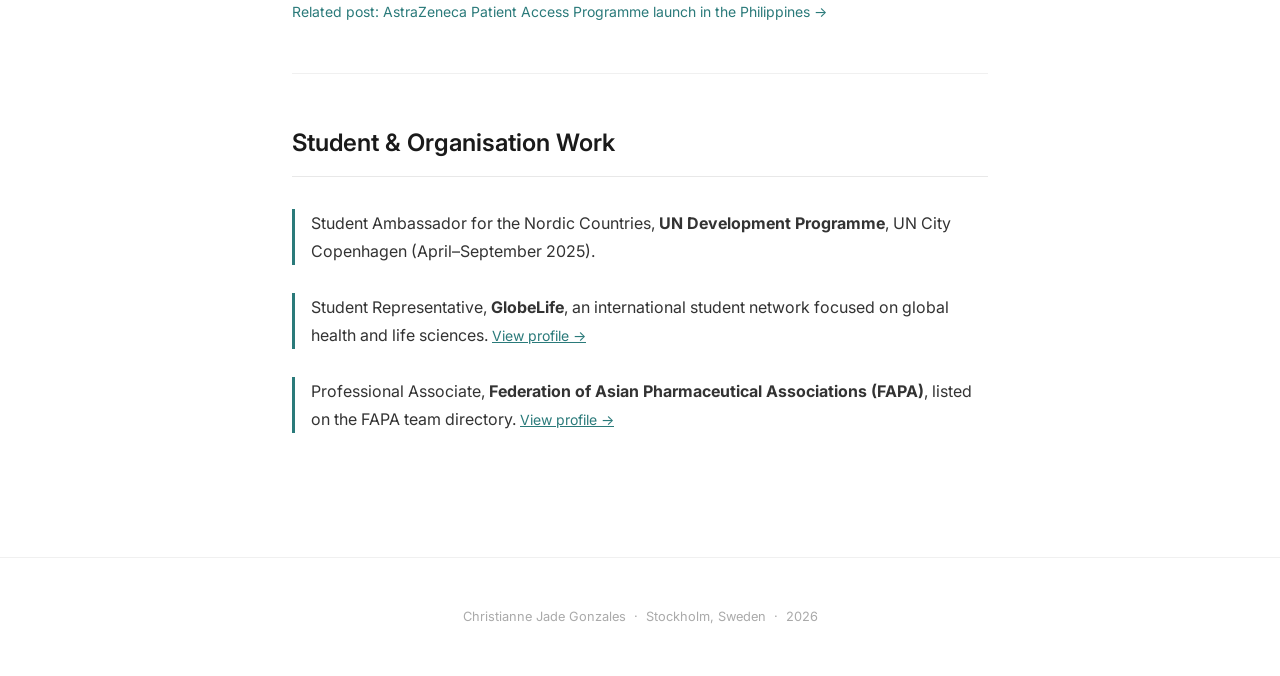
==== commit 2e1cd49f: "Add files via upload" ====
--- a/index.html
+++ b/index.html
@@ -339,6 +339,8 @@
 
   <h2>Selected Work</h2>
 
+  <p class="edu-section-label">Independent Projects</p>
+
   <div class="project-card">
     <p class="project-meta">Independent project · July 2026–present · Ongoing</p>
     <h3>Real-World Evidence in ATMP HTA Submissions: A Cross-HTA Landscape Analysis for JCA Readiness</h3>
@@ -363,6 +365,28 @@
   </div>
 
   <div class="project-card">
+    <p class="project-meta">Independent project · 2026–present · Ongoing</p>
+    <h3>Regulon Compass: A Self-Directed EU Regulatory Affairs Learning Platform</h3>
+    <span class="tag">Regulatory Affairs</span>
+    <span class="tag">EU Product Compliance</span>
+    <span class="tag">EMA</span>
+    <span class="tag">AI-Assisted Methods</span>
+    <p>
+      Self-directed regulatory affairs training: built a simulated portfolio
+      management dashboard to learn how EU product authorisations, deadlines, and
+      competent authority communications are tracked in practice. Uses a fictional
+      product portfolio across five EU markets (Sweden, Germany, France, Italy,
+      Spain), with modules for product and country tracking, regulatory requirements
+      by framework, document review status, a deadline actions tracker, a product
+      classification wizard, and a Learning Hub linking to EMA resources and
+      reference documents.
+    </p>
+    <a class="project-link" href="https://regulon-compass.lovable.app/" target="_blank">View Regulon Compass →</a>
+  </div>
+
+  <p class="edu-section-label">Applied Research and Policy Work</p>
+
+  <div class="project-card">
     <p class="project-meta">Master's Thesis · Karolinska Institutet</p>
     <h3>Cost-Utility Analysis of Treatment Strategies in Metastatic Castration-Resistant Prostate Cancer in Sweden</h3>
     <span class="tag">Partitioned Survival Model</span>
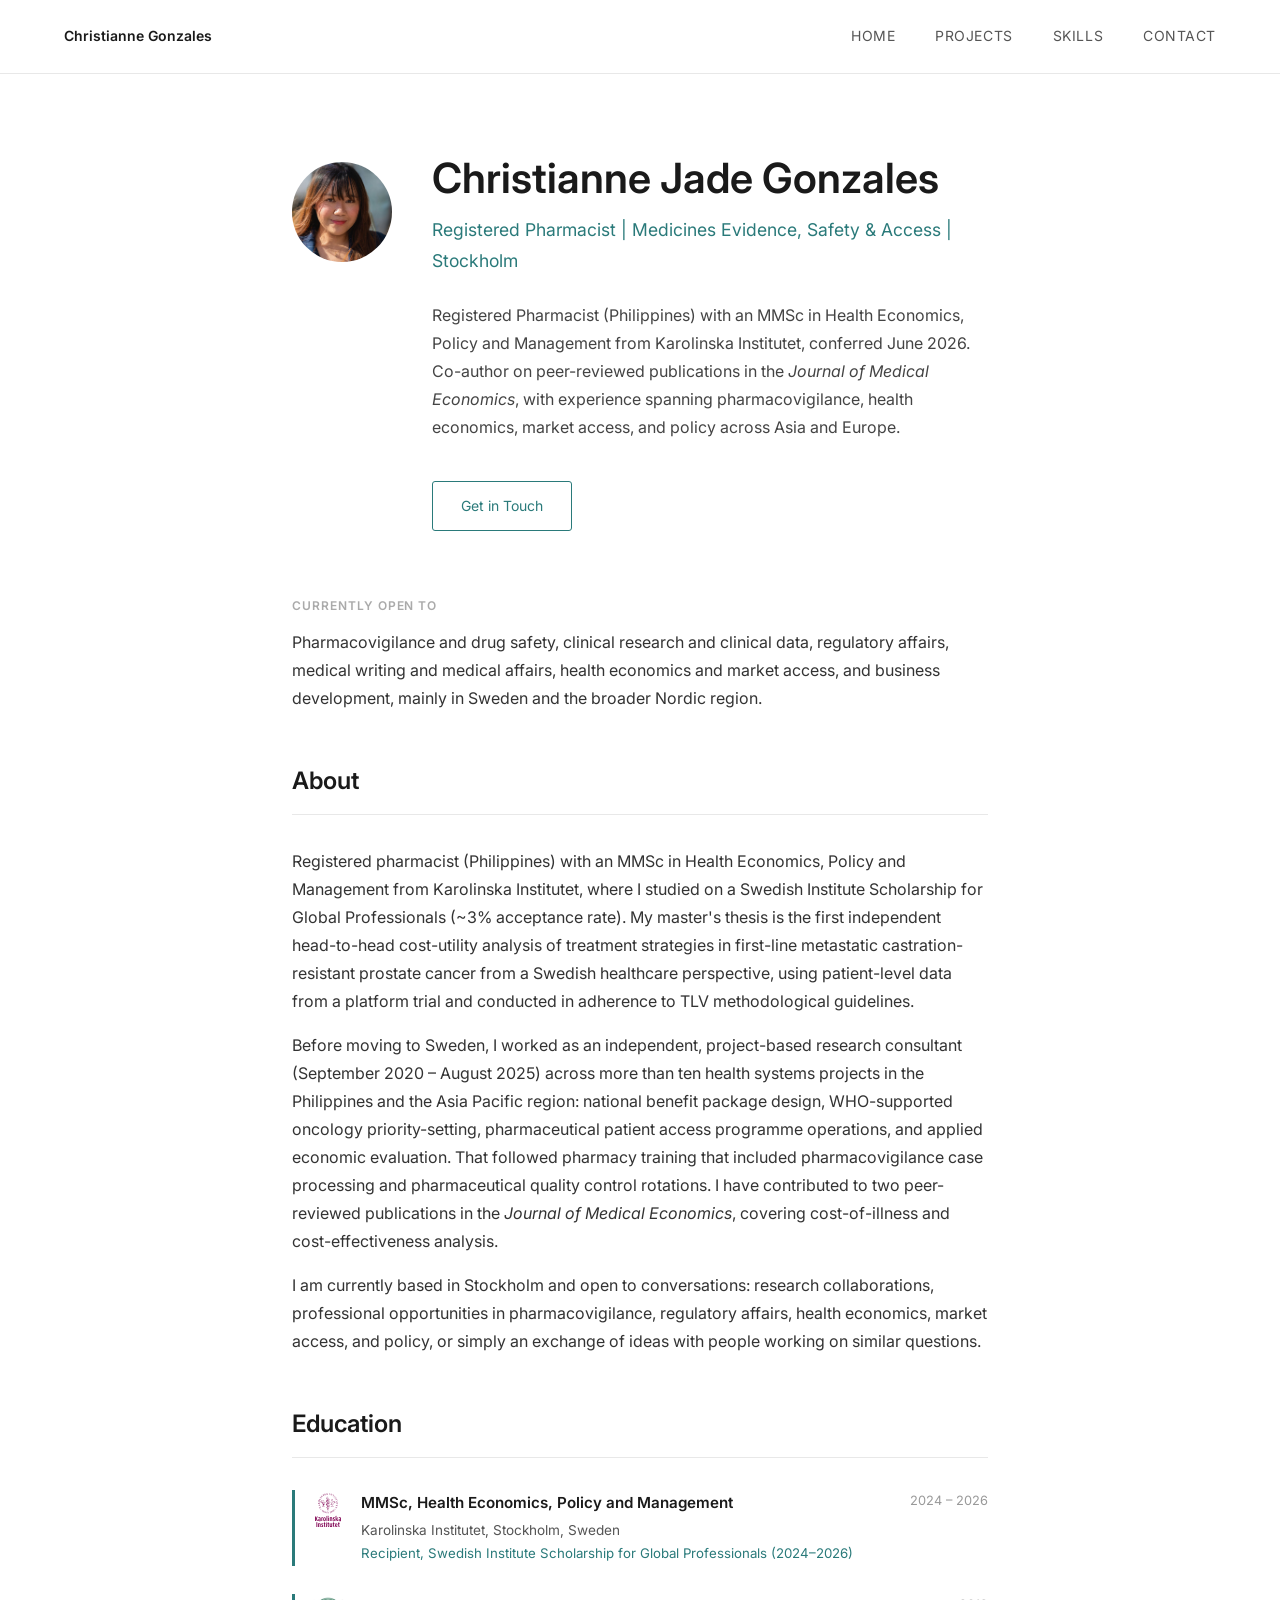
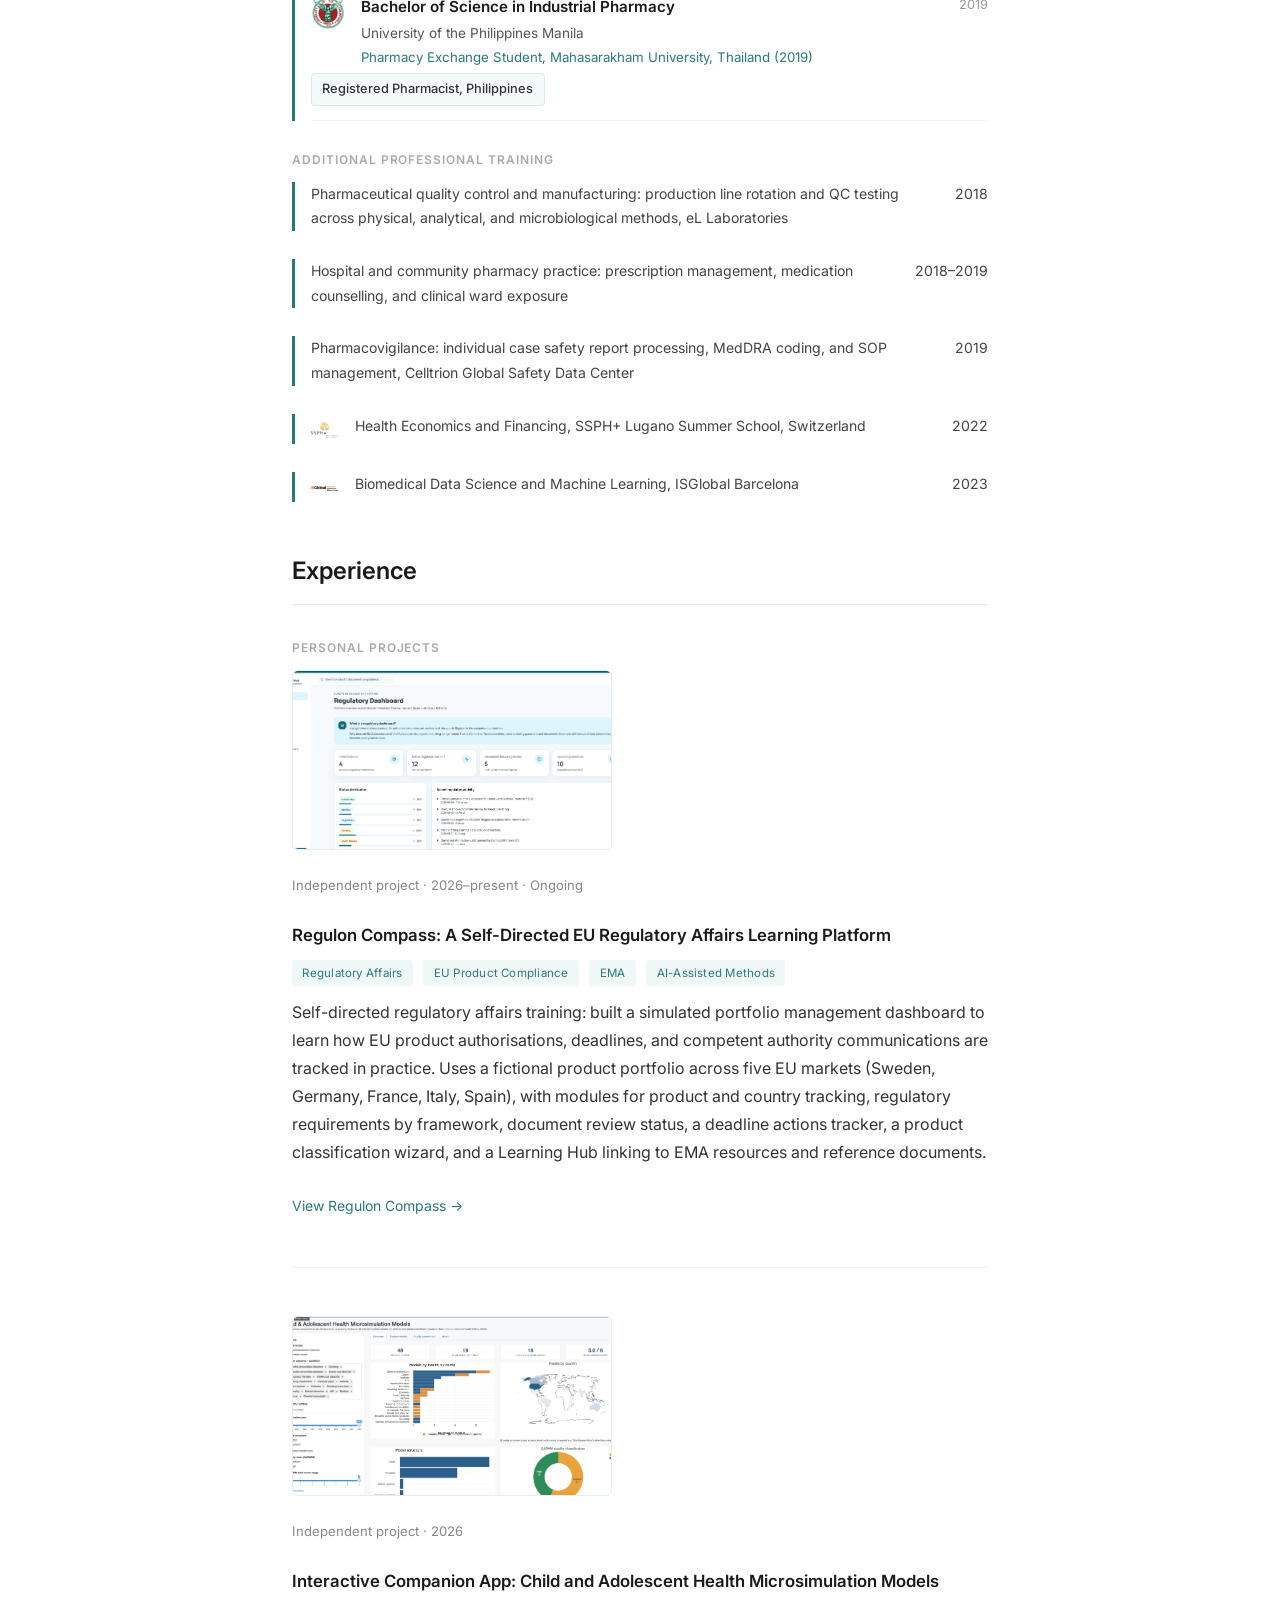
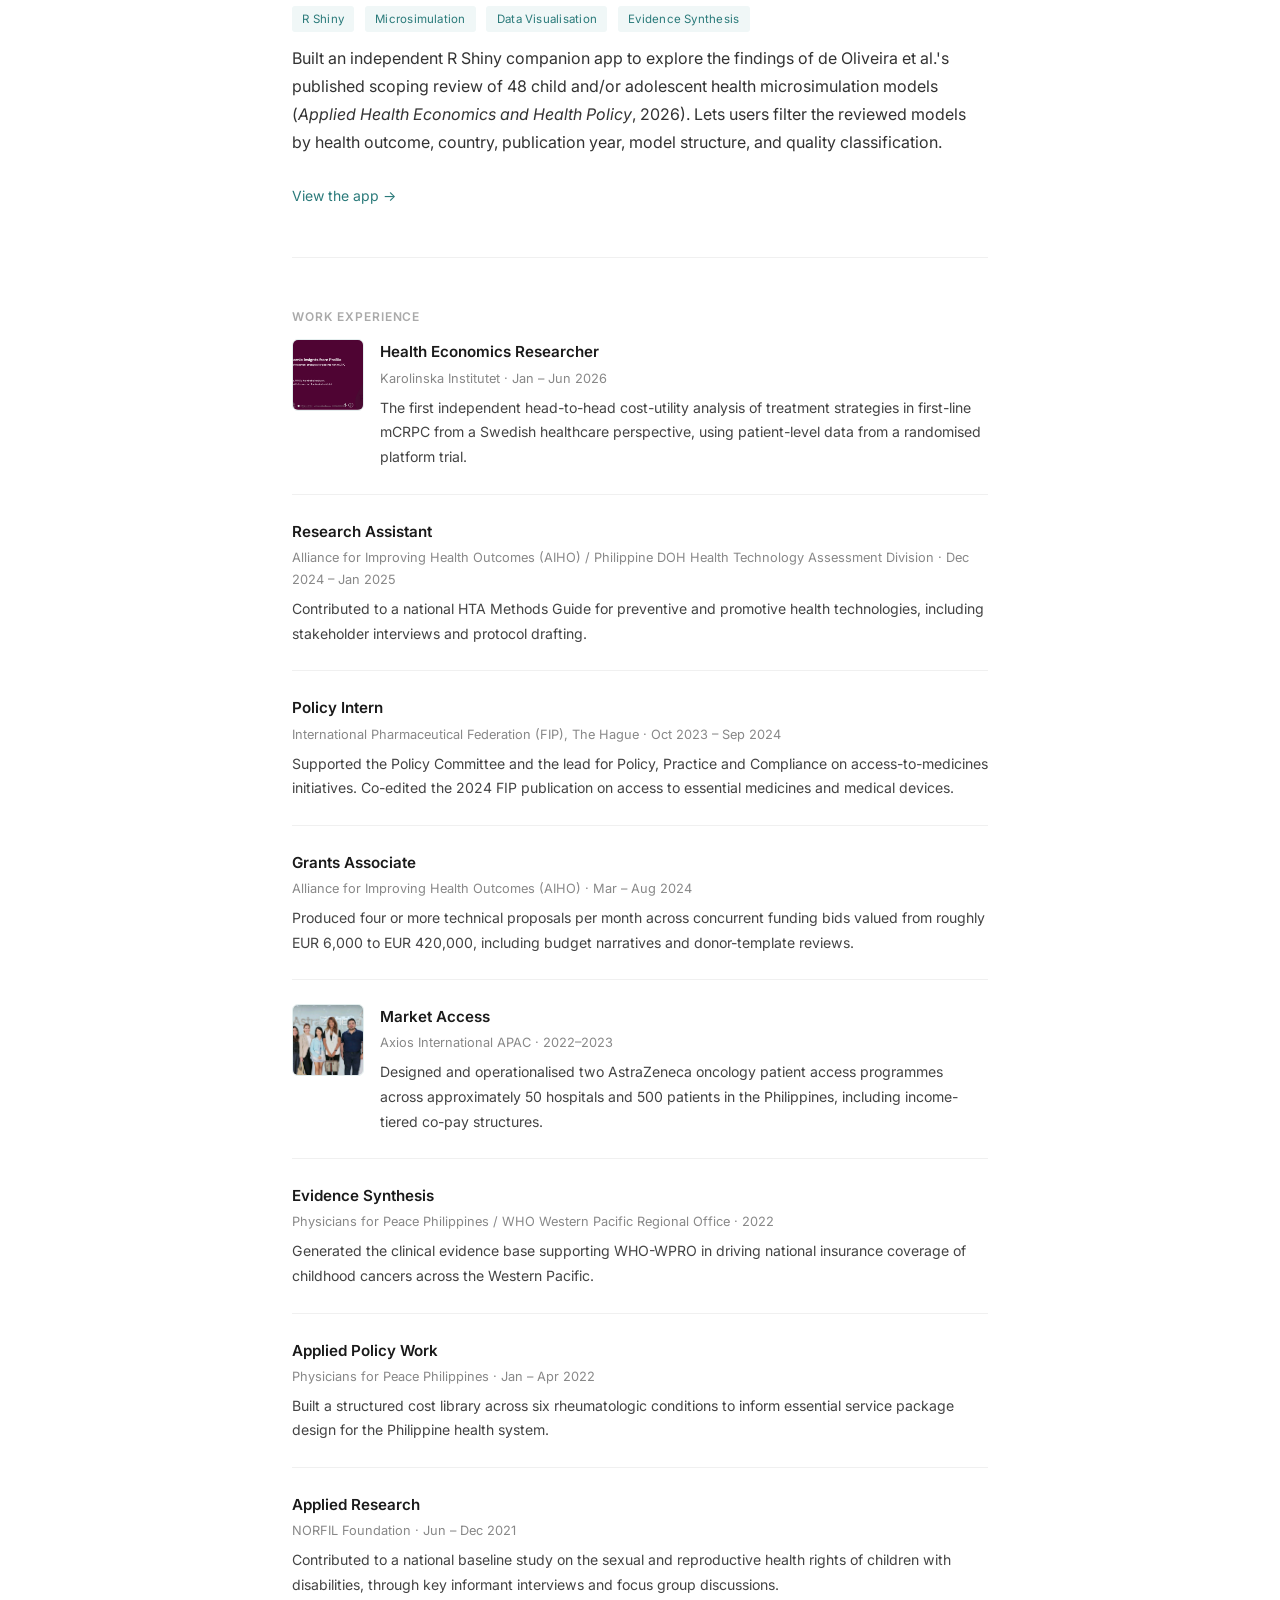
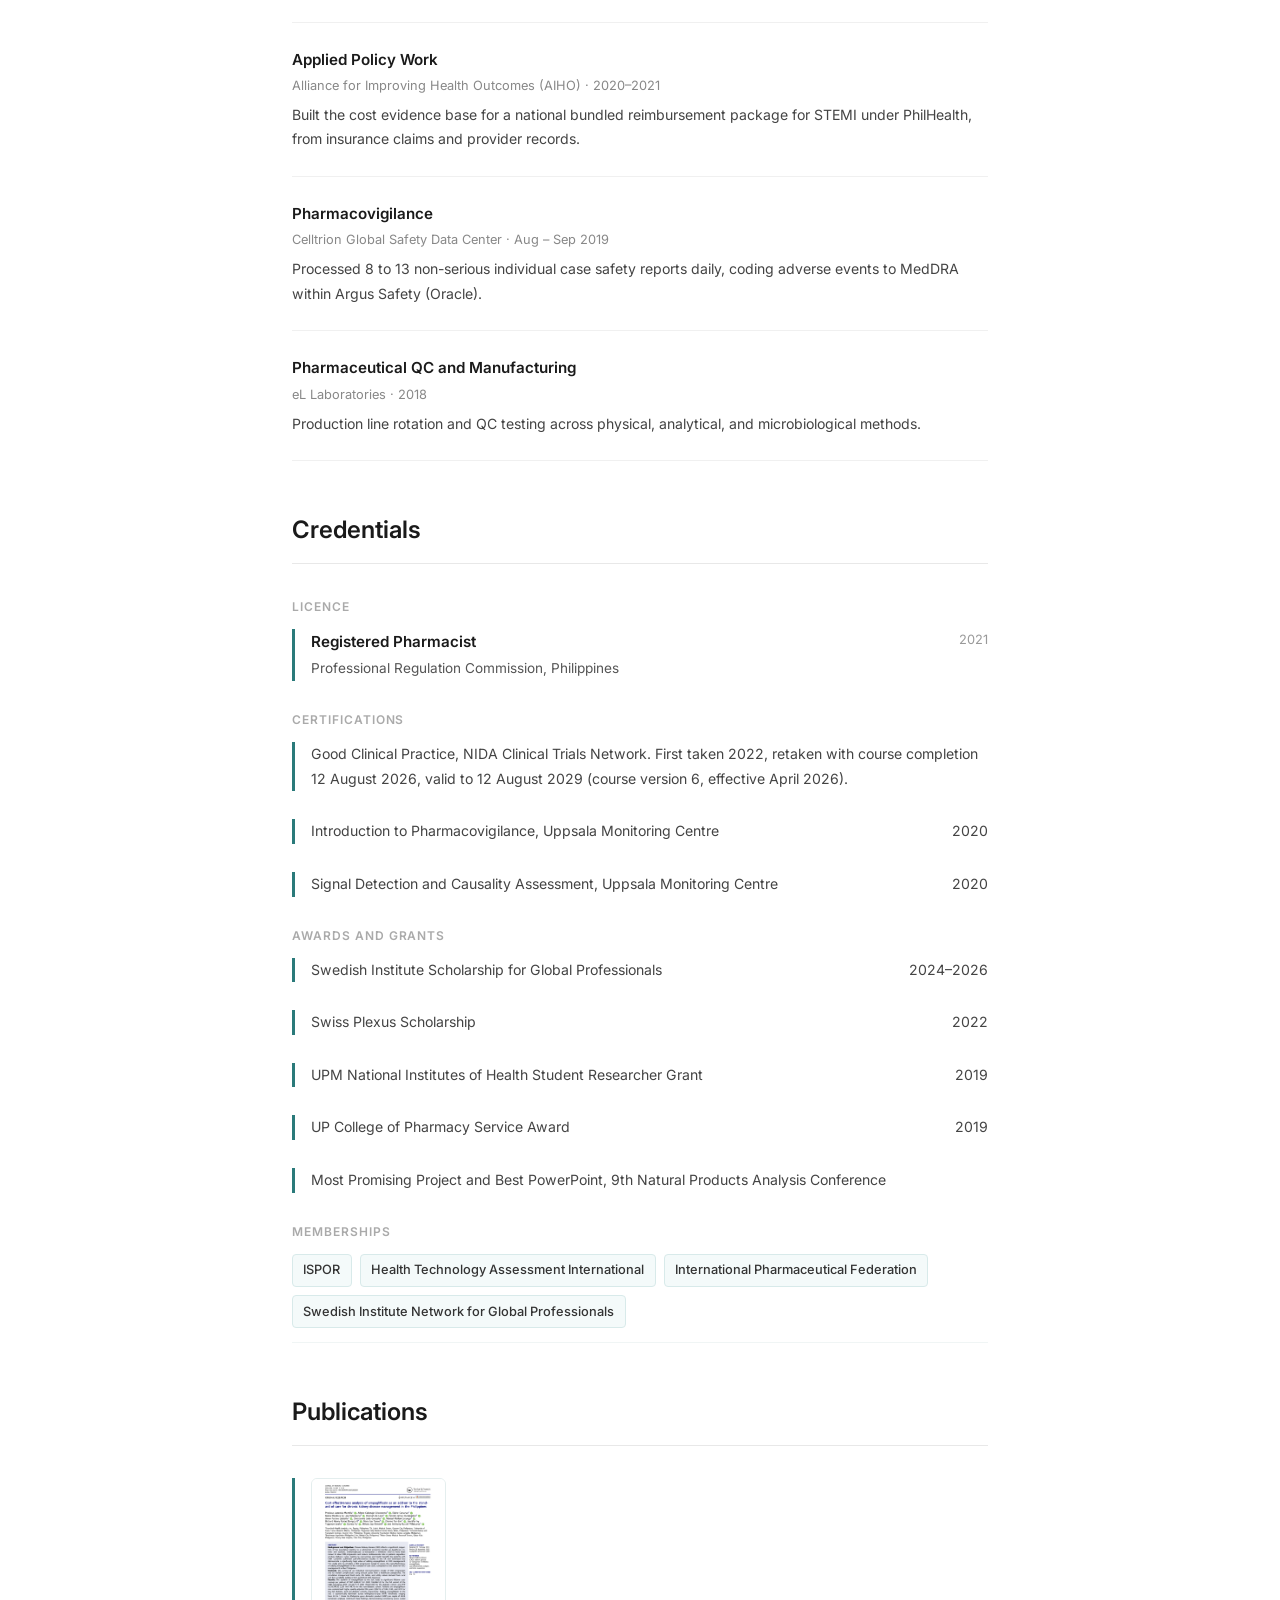
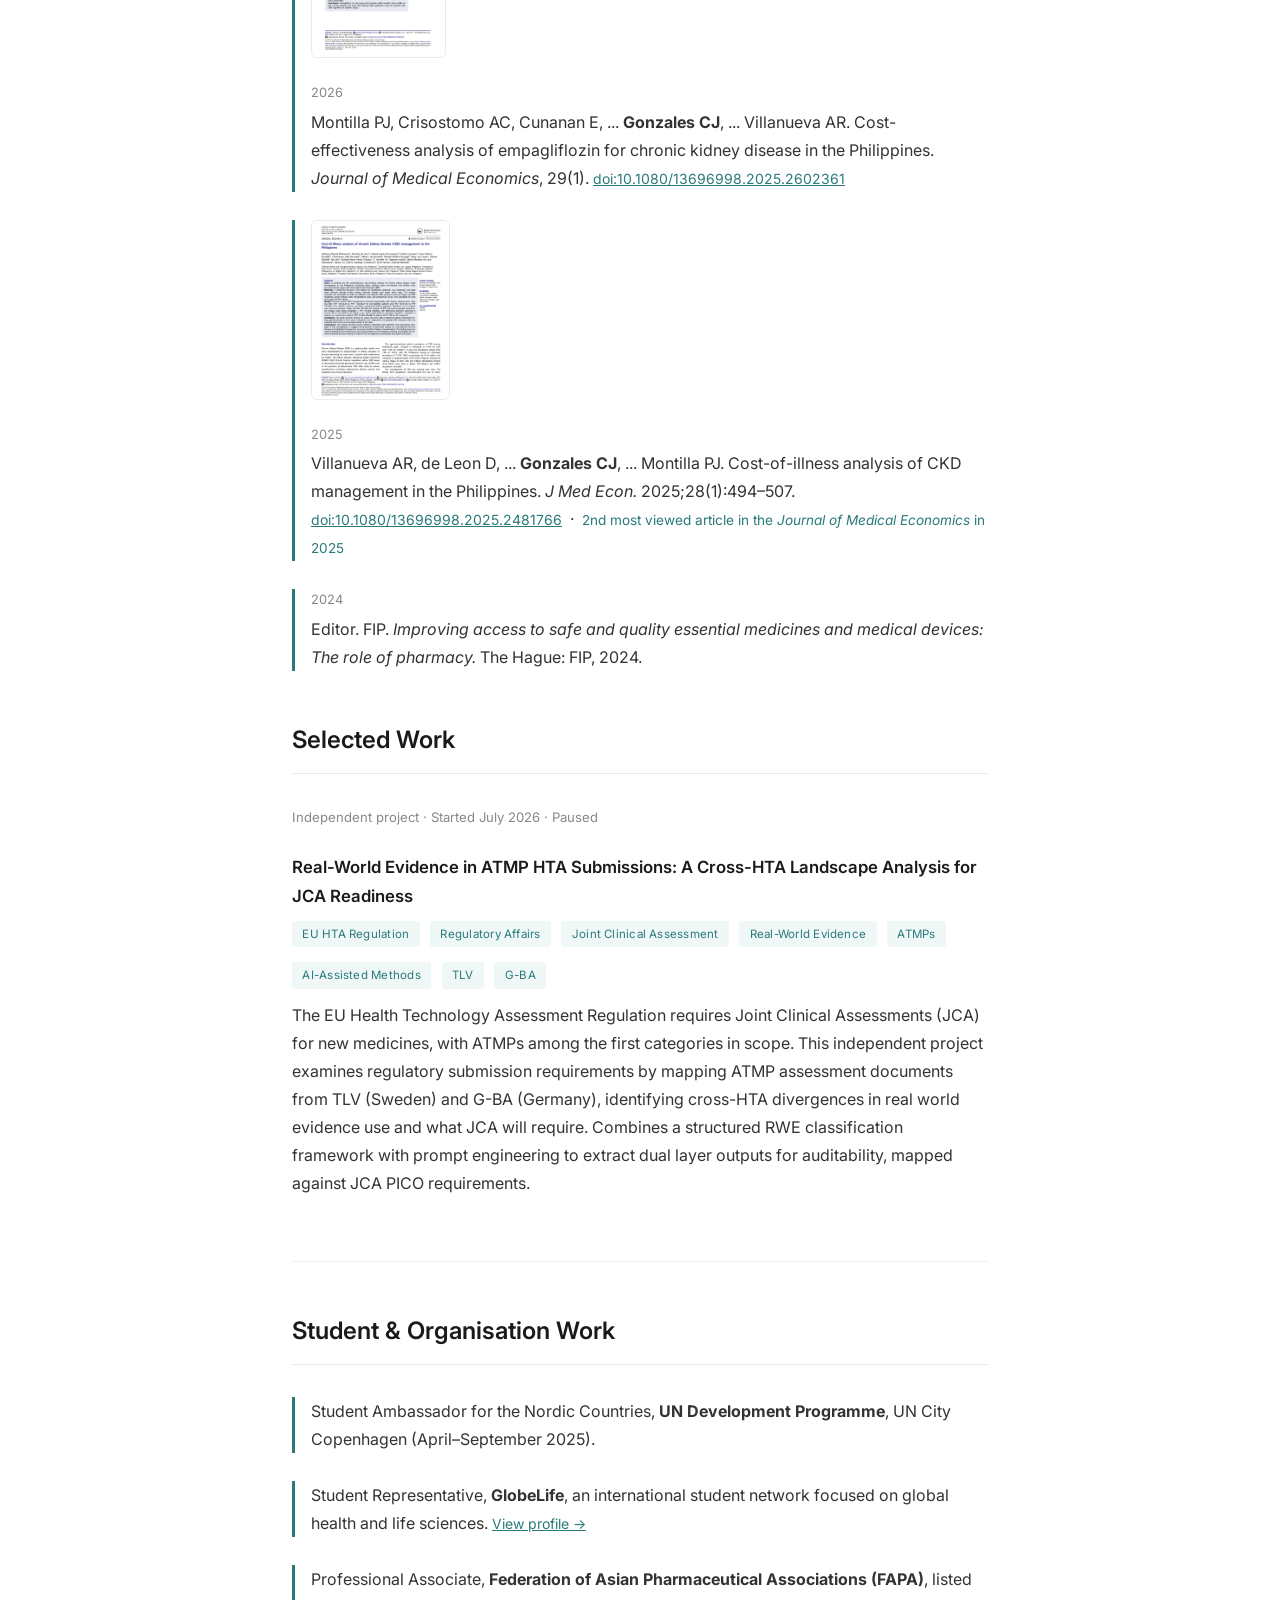
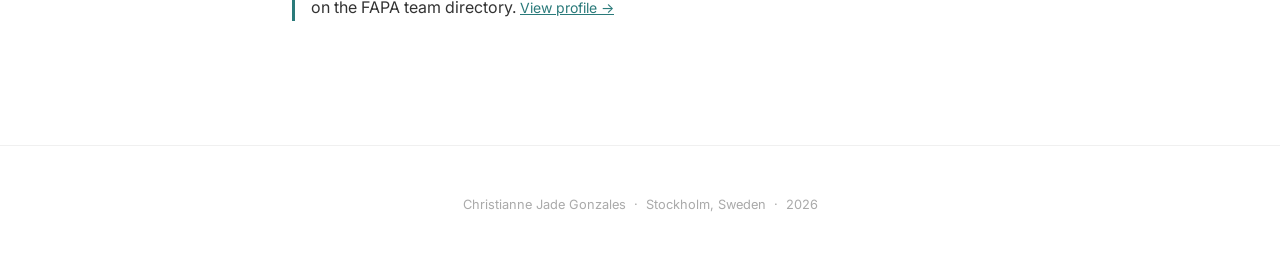
==== commit 5c4af5fb: "Add files via upload" ====
--- a/index.html
+++ b/index.html
@@ -211,6 +211,147 @@
     </div>
   </div>
 
+  <h2>Experience</h2>
+
+  <p class="edu-section-label">Personal Projects</p>
+
+  <div class="project-card">
+    <a href="https://regulon-compass.lovable.app/" target="_blank" class="card-thumbnail-link">
+      <img src="Regulatory_Learning_Dashboard.png" alt="Regulon Compass dashboard screenshot" class="card-thumbnail">
+    </a>
+    <p class="project-meta">Independent project · 2026–present · Ongoing</p>
+    <h3>Regulon Compass: A Self-Directed EU Regulatory Affairs Learning Platform</h3>
+    <span class="tag">Regulatory Affairs</span>
+    <span class="tag">EU Product Compliance</span>
+    <span class="tag">EMA</span>
+    <span class="tag">AI-Assisted Methods</span>
+    <p>
+      Self-directed regulatory affairs training: built a simulated portfolio
+      management dashboard to learn how EU product authorisations, deadlines, and
+      competent authority communications are tracked in practice. Uses a fictional
+      product portfolio across five EU markets (Sweden, Germany, France, Italy,
+      Spain), with modules for product and country tracking, regulatory requirements
+      by framework, document review status, a deadline actions tracker, a product
+      classification wizard, and a Learning Hub linking to EMA resources and
+      reference documents.
+    </p>
+    <a class="project-link" href="https://regulon-compass.lovable.app/" target="_blank">View Regulon Compass →</a>
+  </div>
+
+  <div class="project-card">
+    <a href="https://christiannegonzales.shinyapps.io/Microsimulation_CMH/" target="_blank" class="card-thumbnail-link">
+      <img src="Microsimulation_thumbnail.png" alt="Child and Adolescent Health Microsimulation Models dashboard screenshot" class="card-thumbnail">
+    </a>
+    <p class="project-meta">Independent project · 2026</p>
+    <h3>Interactive Companion App: Child and Adolescent Health Microsimulation Models</h3>
+    <span class="tag">R Shiny</span>
+    <span class="tag">Microsimulation</span>
+    <span class="tag">Data Visualisation</span>
+    <span class="tag">Evidence Synthesis</span>
+    <p>
+      Built an independent R Shiny companion app to explore the findings of de
+      Oliveira et al.'s published scoping review of 48 child and/or adolescent health
+      microsimulation models (<em>Applied Health Economics and Health Policy</em>,
+      2026). Lets users filter the reviewed models by health outcome, country,
+      publication year, model structure, and quality classification.
+    </p>
+    <a class="project-link" href="https://christiannegonzales.shinyapps.io/Microsimulation_CMH/" target="_blank">View the app →</a>
+  </div>
+
+  <p class="edu-section-label">Work Experience</p>
+
+  <div class="experience-item">
+    <img src="ProBio.png" alt="ProBio thesis presentation title slide" class="experience-thumb">
+    <div class="experience-body">
+      <p class="experience-role">Health Economics Researcher</p>
+      <p class="experience-meta">Karolinska Institutet · Jan – Jun 2026</p>
+      <p class="experience-desc">The first independent head-to-head cost-utility analysis of treatment strategies in first-line mCRPC from a Swedish healthcare perspective, using patient-level data from a randomised platform trial.</p>
+    </div>
+  </div>
+
+  <div class="experience-item">
+    <div class="experience-body">
+      <p class="experience-role">Research Assistant</p>
+      <p class="experience-meta">Alliance for Improving Health Outcomes (AIHO) / Philippine DOH Health Technology Assessment Division · Dec 2024 – Jan 2025</p>
+      <p class="experience-desc">Contributed to a national HTA Methods Guide for preventive and promotive health technologies, including stakeholder interviews and protocol drafting.</p>
+    </div>
+  </div>
+
+  <div class="experience-item">
+    <div class="experience-body">
+      <p class="experience-role">Policy Intern</p>
+      <p class="experience-meta">International Pharmaceutical Federation (FIP), The Hague · Oct 2023 – Sep 2024</p>
+      <p class="experience-desc">Supported the Policy Committee and the lead for Policy, Practice and Compliance on access-to-medicines initiatives. Co-edited the 2024 FIP publication on access to essential medicines and medical devices.</p>
+    </div>
+  </div>
+
+  <div class="experience-item">
+    <div class="experience-body">
+      <p class="experience-role">Grants Associate</p>
+      <p class="experience-meta">Alliance for Improving Health Outcomes (AIHO) · Mar – Aug 2024</p>
+      <p class="experience-desc">Produced four or more technical proposals per month across concurrent funding bids valued from roughly EUR 6,000 to EUR 420,000, including budget narratives and donor-template reviews.</p>
+    </div>
+  </div>
+
+  <div class="experience-item">
+    <a href="https://www.linkedin.com/posts/thanika-c-918b3983_patientassistanceprogram-healthcarecollaboration-activity-7075421015928946688-Dohw/" target="_blank">
+      <img src="AstraZeneca.jpeg" alt="Team photo at the AstraZeneca Philippines office" class="experience-thumb">
+    </a>
+    <div class="experience-body">
+      <p class="experience-role">Market Access</p>
+      <p class="experience-meta">Axios International APAC · 2022–2023</p>
+      <p class="experience-desc">Designed and operationalised two AstraZeneca oncology patient access programmes across approximately 50 hospitals and 500 patients in the Philippines, including income-tiered co-pay structures.</p>
+    </div>
+  </div>
+
+  <div class="experience-item">
+    <div class="experience-body">
+      <p class="experience-role">Evidence Synthesis</p>
+      <p class="experience-meta">Physicians for Peace Philippines / WHO Western Pacific Regional Office · 2022</p>
+      <p class="experience-desc">Generated the clinical evidence base supporting WHO-WPRO in driving national insurance coverage of childhood cancers across the Western Pacific.</p>
+    </div>
+  </div>
+
+  <div class="experience-item">
+    <div class="experience-body">
+      <p class="experience-role">Applied Policy Work</p>
+      <p class="experience-meta">Physicians for Peace Philippines · Jan – Apr 2022</p>
+      <p class="experience-desc">Built a structured cost library across six rheumatologic conditions to inform essential service package design for the Philippine health system.</p>
+    </div>
+  </div>
+
+  <div class="experience-item">
+    <div class="experience-body">
+      <p class="experience-role">Applied Research</p>
+      <p class="experience-meta">NORFIL Foundation · Jun – Dec 2021</p>
+      <p class="experience-desc">Contributed to a national baseline study on the sexual and reproductive health rights of children with disabilities, through key informant interviews and focus group discussions.</p>
+    </div>
+  </div>
+
+  <div class="experience-item">
+    <div class="experience-body">
+      <p class="experience-role">Applied Policy Work</p>
+      <p class="experience-meta">Alliance for Improving Health Outcomes (AIHO) · 2020–2021</p>
+      <p class="experience-desc">Built the cost evidence base for a national bundled reimbursement package for STEMI under PhilHealth, from insurance claims and provider records.</p>
+    </div>
+  </div>
+
+  <div class="experience-item">
+    <div class="experience-body">
+      <p class="experience-role">Pharmacovigilance</p>
+      <p class="experience-meta">Celltrion Global Safety Data Center · Aug – Sep 2019</p>
+      <p class="experience-desc">Processed 8 to 13 non-serious individual case safety reports daily, coding adverse events to MedDRA within Argus Safety (Oracle).</p>
+    </div>
+  </div>
+
+  <div class="experience-item">
+    <div class="experience-body">
+      <p class="experience-role">Pharmaceutical QC and Manufacturing</p>
+      <p class="experience-meta">eL Laboratories · 2018</p>
+      <p class="experience-desc">Production line rotation and QC testing across physical, analytical, and microbiological methods.</p>
+    </div>
+  </div>
+
   <h2>Credentials</h2>
 
   <p class="edu-section-label">Licence</p>
@@ -313,6 +454,9 @@
   <h2>Publications</h2>
 
   <div class="pub-card">
+    <a href="https://doi.org/10.1080/13696998.2025.2602361" target="_blank" class="card-thumbnail-link">
+      <img src="CEACKD.png" alt="Journal of Medical Economics: cost-effectiveness analysis of empagliflozin for CKD, paper first page" class="card-thumbnail">
+    </a>
     <p class="pub-year">2026</p>
     <p>Montilla PJ, Crisostomo AC, Cunanan E, ... <strong>Gonzales CJ</strong>,
     ... Villanueva AR. Cost-effectiveness analysis of empagliflozin for chronic
@@ -322,6 +466,9 @@
   </div>
 
   <div class="pub-card">
+    <a href="https://doi.org/10.1080/13696998.2025.2481766" target="_blank" class="card-thumbnail-link">
+      <img src="CostOfIllnessCKD.png" alt="Journal of Medical Economics: cost-of-illness analysis of CKD, paper first page" class="card-thumbnail">
+    </a>
     <p class="pub-year">2025</p>
     <p>Villanueva AR, de Leon D, ... <strong>Gonzales CJ</strong>, ... Montilla PJ.
     Cost-of-illness analysis of CKD management in the Philippines.
@@ -339,10 +486,8 @@
 
   <h2>Selected Work</h2>
 
-  <p class="edu-section-label">Independent Projects</p>
-
   <div class="project-card">
-    <p class="project-meta">Independent project · July 2026–present · Ongoing</p>
+    <p class="project-meta">Independent project · Started July 2026 · Paused</p>
     <h3>Real-World Evidence in ATMP HTA Submissions: A Cross-HTA Landscape Analysis for JCA Readiness</h3>
     <span class="tag">EU HTA Regulation</span>
     <span class="tag">Regulatory Affairs</span>
@@ -364,105 +509,6 @@
     </p>
   </div>
 
-  <div class="project-card">
-    <p class="project-meta">Independent project · 2026–present · Ongoing</p>
-    <h3>Regulon Compass: A Self-Directed EU Regulatory Affairs Learning Platform</h3>
-    <span class="tag">Regulatory Affairs</span>
-    <span class="tag">EU Product Compliance</span>
-    <span class="tag">EMA</span>
-    <span class="tag">AI-Assisted Methods</span>
-    <p>
-      Self-directed regulatory affairs training: built a simulated portfolio
-      management dashboard to learn how EU product authorisations, deadlines, and
-      competent authority communications are tracked in practice. Uses a fictional
-      product portfolio across five EU markets (Sweden, Germany, France, Italy,
-      Spain), with modules for product and country tracking, regulatory requirements
-      by framework, document review status, a deadline actions tracker, a product
-      classification wizard, and a Learning Hub linking to EMA resources and
-      reference documents.
-    </p>
-    <a class="project-link" href="https://regulon-compass.lovable.app/" target="_blank">View Regulon Compass →</a>
-  </div>
-
-  <p class="edu-section-label">Applied Research and Policy Work</p>
-
-  <div class="project-card">
-    <p class="project-meta">Master's Thesis · Karolinska Institutet</p>
-    <h3>Cost-Utility Analysis of Treatment Strategies in Metastatic Castration-Resistant Prostate Cancer in Sweden</h3>
-    <span class="tag">Partitioned Survival Model</span>
-    <span class="tag">R / hesim</span>
-    <span class="tag">Swedish HTA</span>
-    <span class="tag">Oncology</span>
-    <span class="tag">TLV Framework</span>
-    <p>
-      The first independent head-to-head cost-utility analysis of treatment strategies
-      in first-line mCRPC from a Swedish healthcare perspective, using patient-level
-      data from a randomised platform trial.
-    </p>
-  </div>
-
-  <div class="project-card">
-    <p class="project-meta">Published Research · Journal of Medical Economics · 2025–2026</p>
-    <h3>Economic Burden and Cost-Effectiveness of CKD Management in the Philippines</h3>
-    <span class="tag">Cost-of-Illness</span>
-    <span class="tag">Cost-Effectiveness</span>
-    <span class="tag">Peer-Reviewed</span>
-    <span class="tag">Insurance Coverage</span>
-    <p>
-      Two peer-reviewed studies examining the economic dimensions of chronic kidney
-      disease in the Philippine health system, including a cost-effectiveness analysis
-      of empagliflozin adapted to the PhilHealth reimbursement context.
-    </p>
-    <a class="project-link" href="https://doi.org/10.1080/13696998.2025.2602361" target="_blank">Cost-effectiveness analysis of empagliflozin for CKD →</a>
-    <br>
-    <a class="project-link" href="https://doi.org/10.1080/13696998.2025.2481766" target="_blank">Cost-of-illness analysis of CKD management →</a>
-  </div>
-
-  <div class="project-card">
-    <p class="project-meta">Applied Policy Work · Alliance for Improving Health Outcomes · 2020–2021</p>
-    <h3>Benefit Package Design for Acute Cardiac Care: Costing Analysis for PhilHealth STEMI Coverage</h3>
-    <span class="tag">Benefit Package Design</span>
-    <span class="tag">Claims Data</span>
-    <span class="tag">Unit Costing</span>
-    <span class="tag">National Insurance</span>
-    <p>
-      Constructing cost evidence to support the design of a bundled, episode-based
-      reimbursement package for ST-elevation myocardial infarction within the Philippine
-      national insurance system.
-    </p>
-<a class="project-link" href="https://www.pchrd.dost.gov.ph/news_and_updates/philhealth-expands-access-new-benefit-packages-covering-services-for-physical-medicine-rehabilitation-and-assistive-mobility-devices-and-heart-attack-now-available/" target="_blank">View project details →</a>
-  </div>
-
-  <div class="project-card">
-    <p class="project-meta">Evidence Synthesis · WHO Western Pacific Regional Office · 2022</p>
-    <h3>Expanding Insurance Coverage for Childhood Cancers: Evidence Synthesis for WHO-WPRO Priority-Setting</h3>
-    <span class="tag">Evidence Synthesis</span>
-    <span class="tag">Priority-Setting</span>
-    <span class="tag">Paediatric Oncology</span>
-    <span class="tag">UHC</span>
-    <p>
-      Supporting the WHO Western Pacific Regional Office in expanding national insurance
-      coverage for childhood cancers through clinical evidence synthesis and stakeholder
-      validation.
-    </p>
-  </div>
-
-  <div class="project-card">
-    <p class="project-meta">Market Access · Axios International APAC · 2022–2023</p>
-    <h3>Patient Access Programme Design for Oncology Therapies: Pricing and Operational Considerations in APAC</h3>
-    <span class="tag">Market Access</span>
-    <span class="tag">Patient Access</span>
-    <span class="tag">Pricing Design</span>
-    <span class="tag">Oncology</span>
-    <p>
-      Client-facing delivery and pricing structure design: contributed to the design
-      and operational launch of two oncology patient access programmes across
-      approximately 50 hospitals and 500 patients in the Philippines.
-    </p>
-    <a class="project-link" href="https://www.linkedin.com/posts/thanika-c-918b3983_patientassistanceprogram-healthcarecollaboration-activity-7075421015928946688-Dohw/" target="_blank">Related post: AstraZeneca Patient Access Programme launch in the Philippines →</a>
-  </div>
-
-
   <h2>Student &amp; Organisation Work</h2>
 
   <div class="pub-card">
--- a/style.css
+++ b/style.css
@@ -215,6 +215,80 @@
 
 .skills-group ul li:last-child {
   border-bottom: none;
+}
+
+/* Thumbnails on cards */
+.card-thumbnail {
+  width: 100%;
+  max-width: 320px;
+  height: 180px;
+  object-fit: cover;
+  object-position: top;
+  border-radius: 6px;
+  border: 1px solid #e4eeee;
+  margin-bottom: 1rem;
+  display: block;
+  transition: opacity 0.15s, border-color 0.15s;
+}
+
+.card-thumbnail-link {
+  display: inline-block;
+}
+
+.card-thumbnail-link:hover .card-thumbnail,
+a:hover > .experience-thumb {
+  opacity: 0.85;
+  border-color: #2a7a7a;
+}
+
+/* Work Experience compact list */
+.experience-item {
+  display: flex;
+  gap: 1rem;
+  align-items: flex-start;
+  margin-bottom: 1.5rem;
+  padding-bottom: 1.5rem;
+  border-bottom: 1px solid #f0f0f0;
+}
+
+.experience-item:last-child {
+  border-bottom: none;
+  margin-bottom: 0;
+  padding-bottom: 0;
+}
+
+.experience-thumb {
+  width: 72px;
+  height: 72px;
+  object-fit: cover;
+  border-radius: 6px;
+  flex-shrink: 0;
+  border: 1px solid #e4eeee;
+  transition: opacity 0.15s, border-color 0.15s;
+  display: block;
+}
+
+.experience-body {
+  flex: 1;
+}
+
+.experience-role {
+  font-weight: 600;
+  font-size: 0.95rem;
+  color: #1a1a1a;
+  margin-bottom: 0.1rem;
+}
+
+.experience-meta {
+  font-size: 0.8rem;
+  color: #888;
+  margin-bottom: 0.35rem;
+}
+
+.experience-desc {
+  font-size: 0.88rem;
+  color: #444;
+  margin-bottom: 0;
 }
 
 .tool-badges {
@@ -622,4 +696,9 @@
     padding: 0.85rem 0.5rem;
   }
 
+  .experience-thumb {
+    width: 56px;
+    height: 56px;
+  }
+
 }
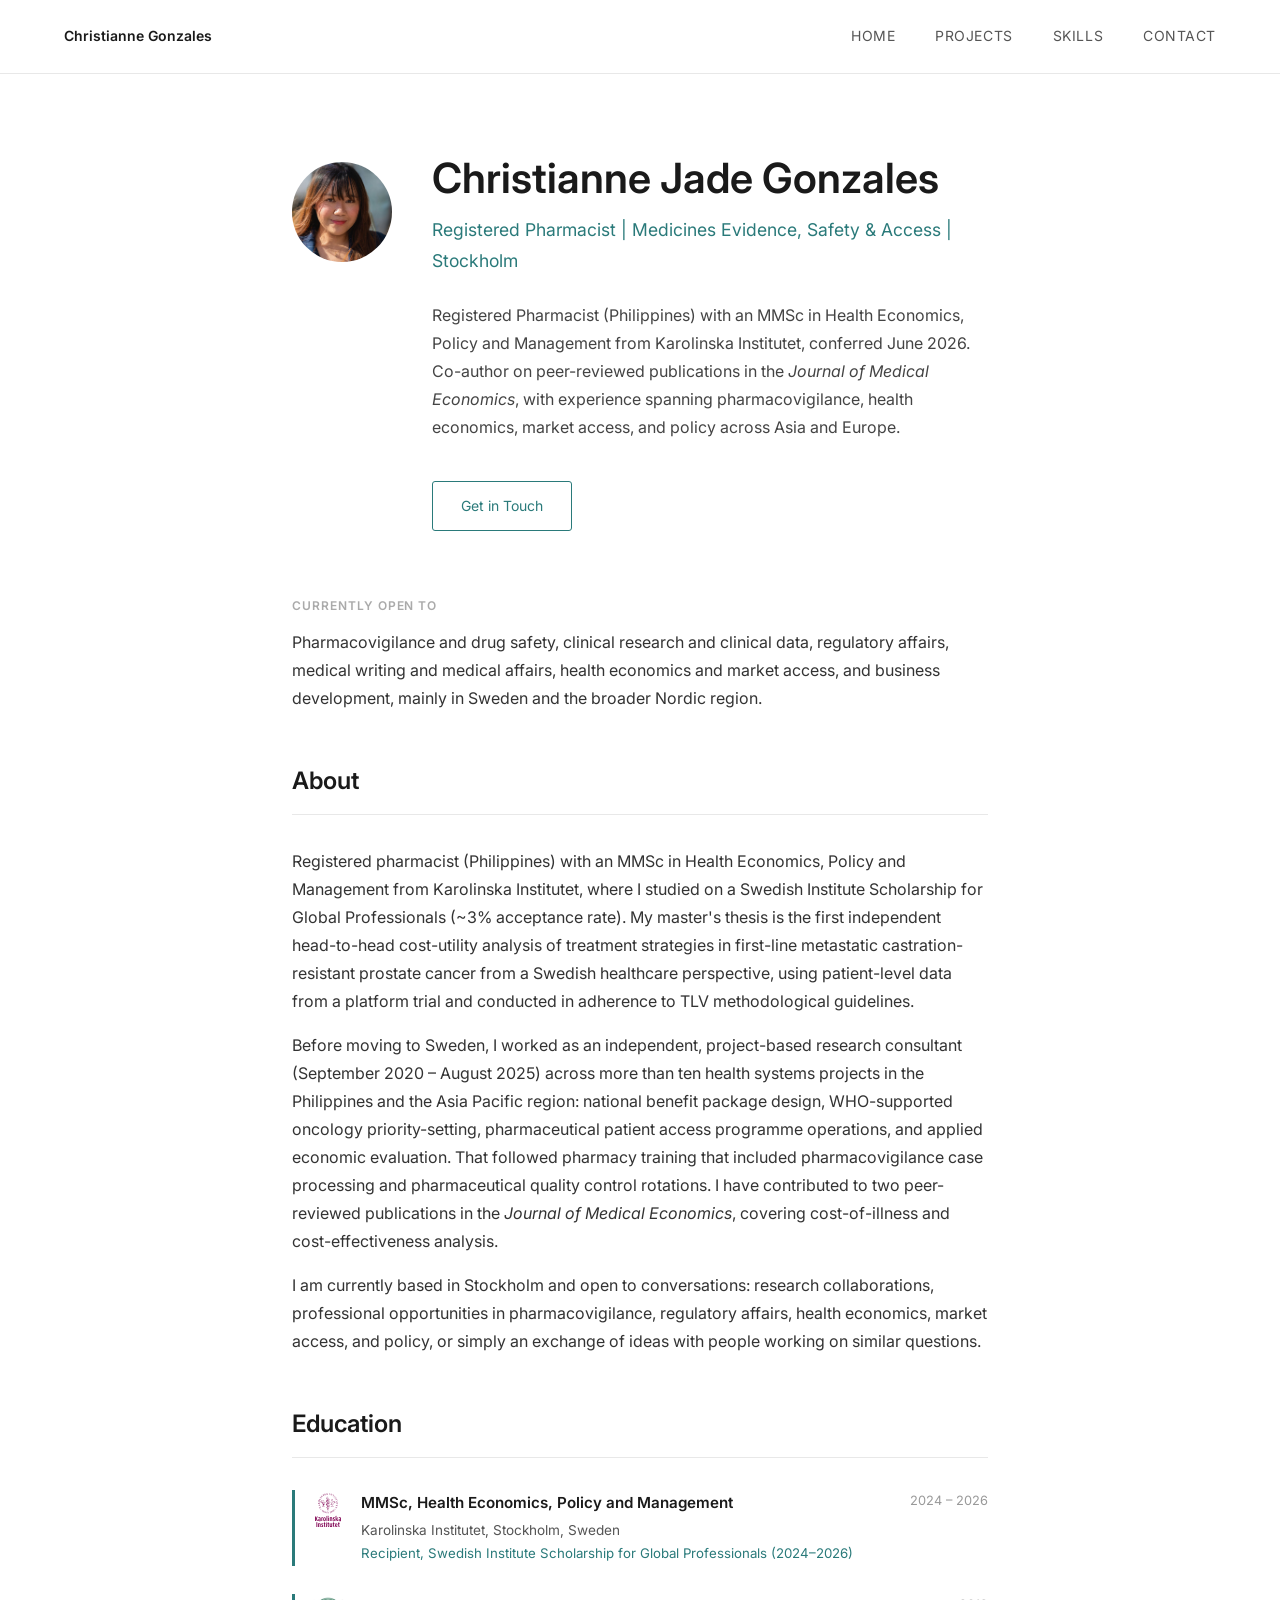
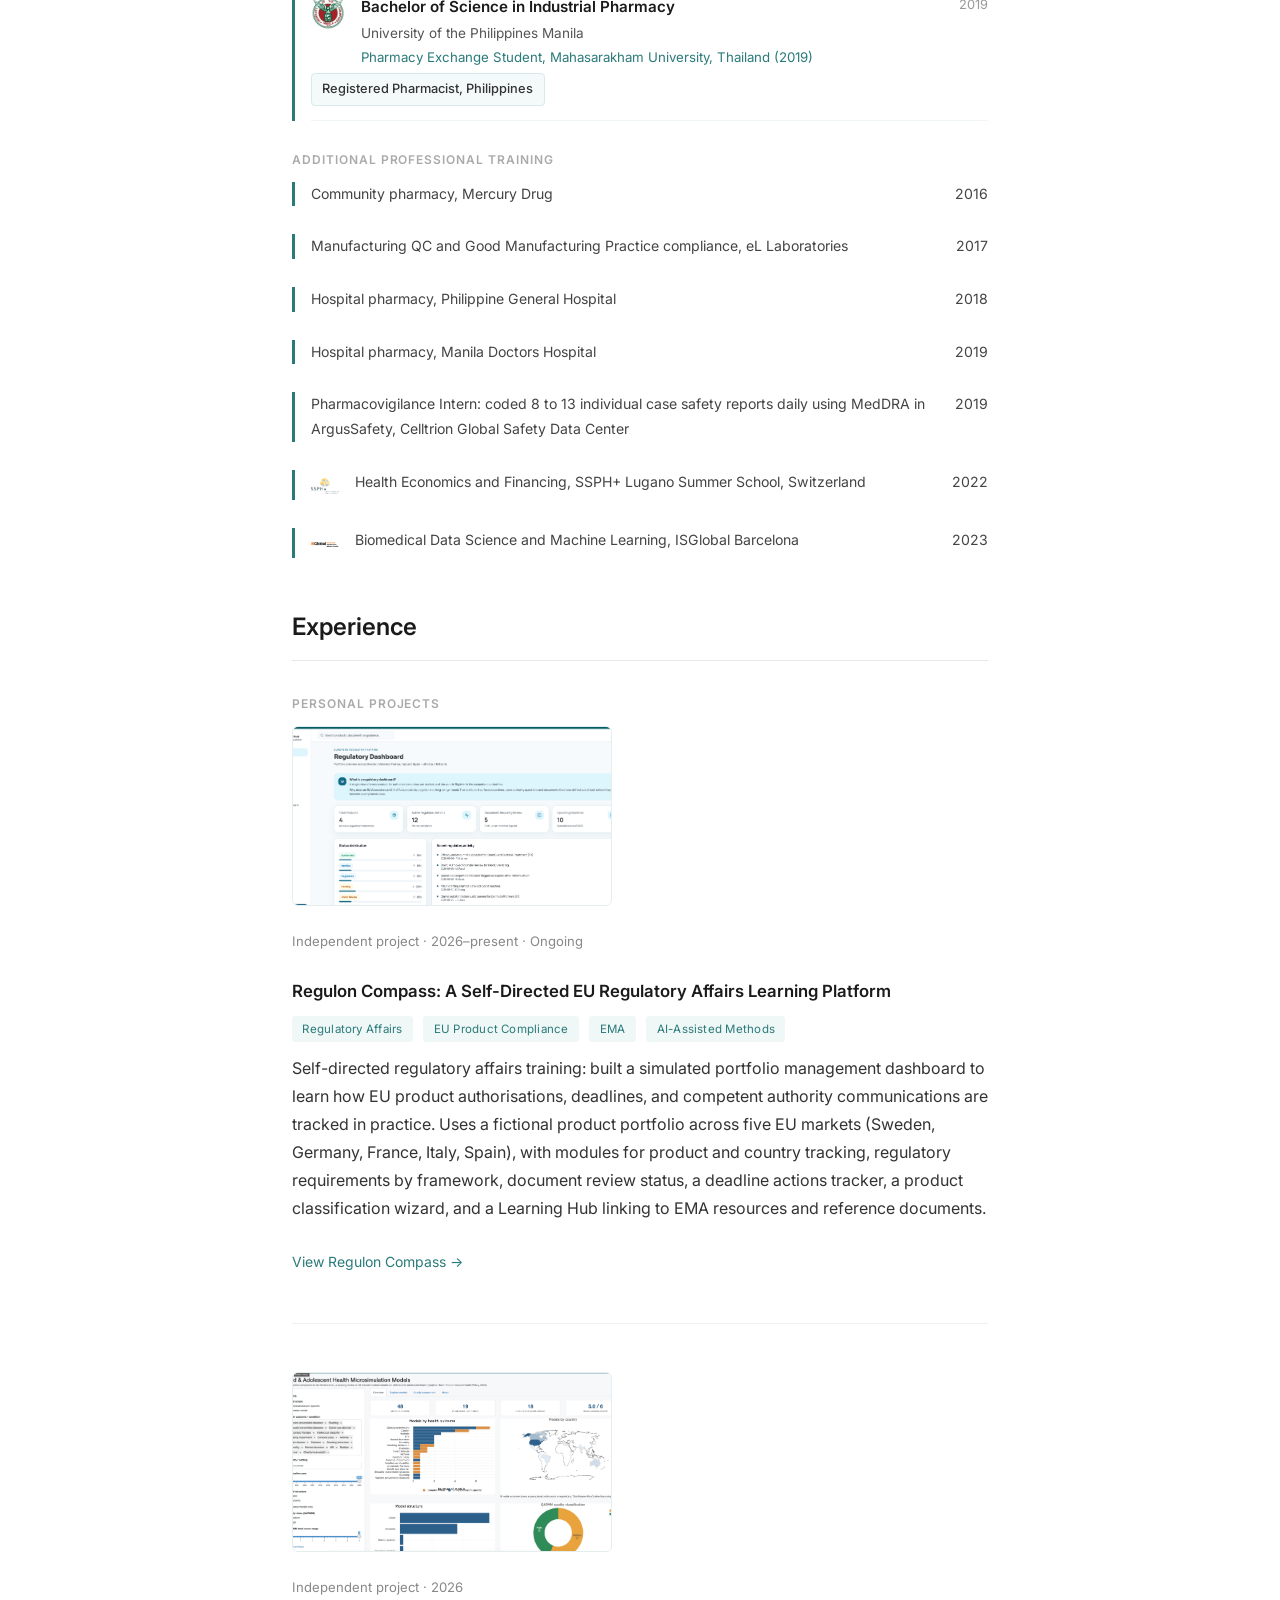
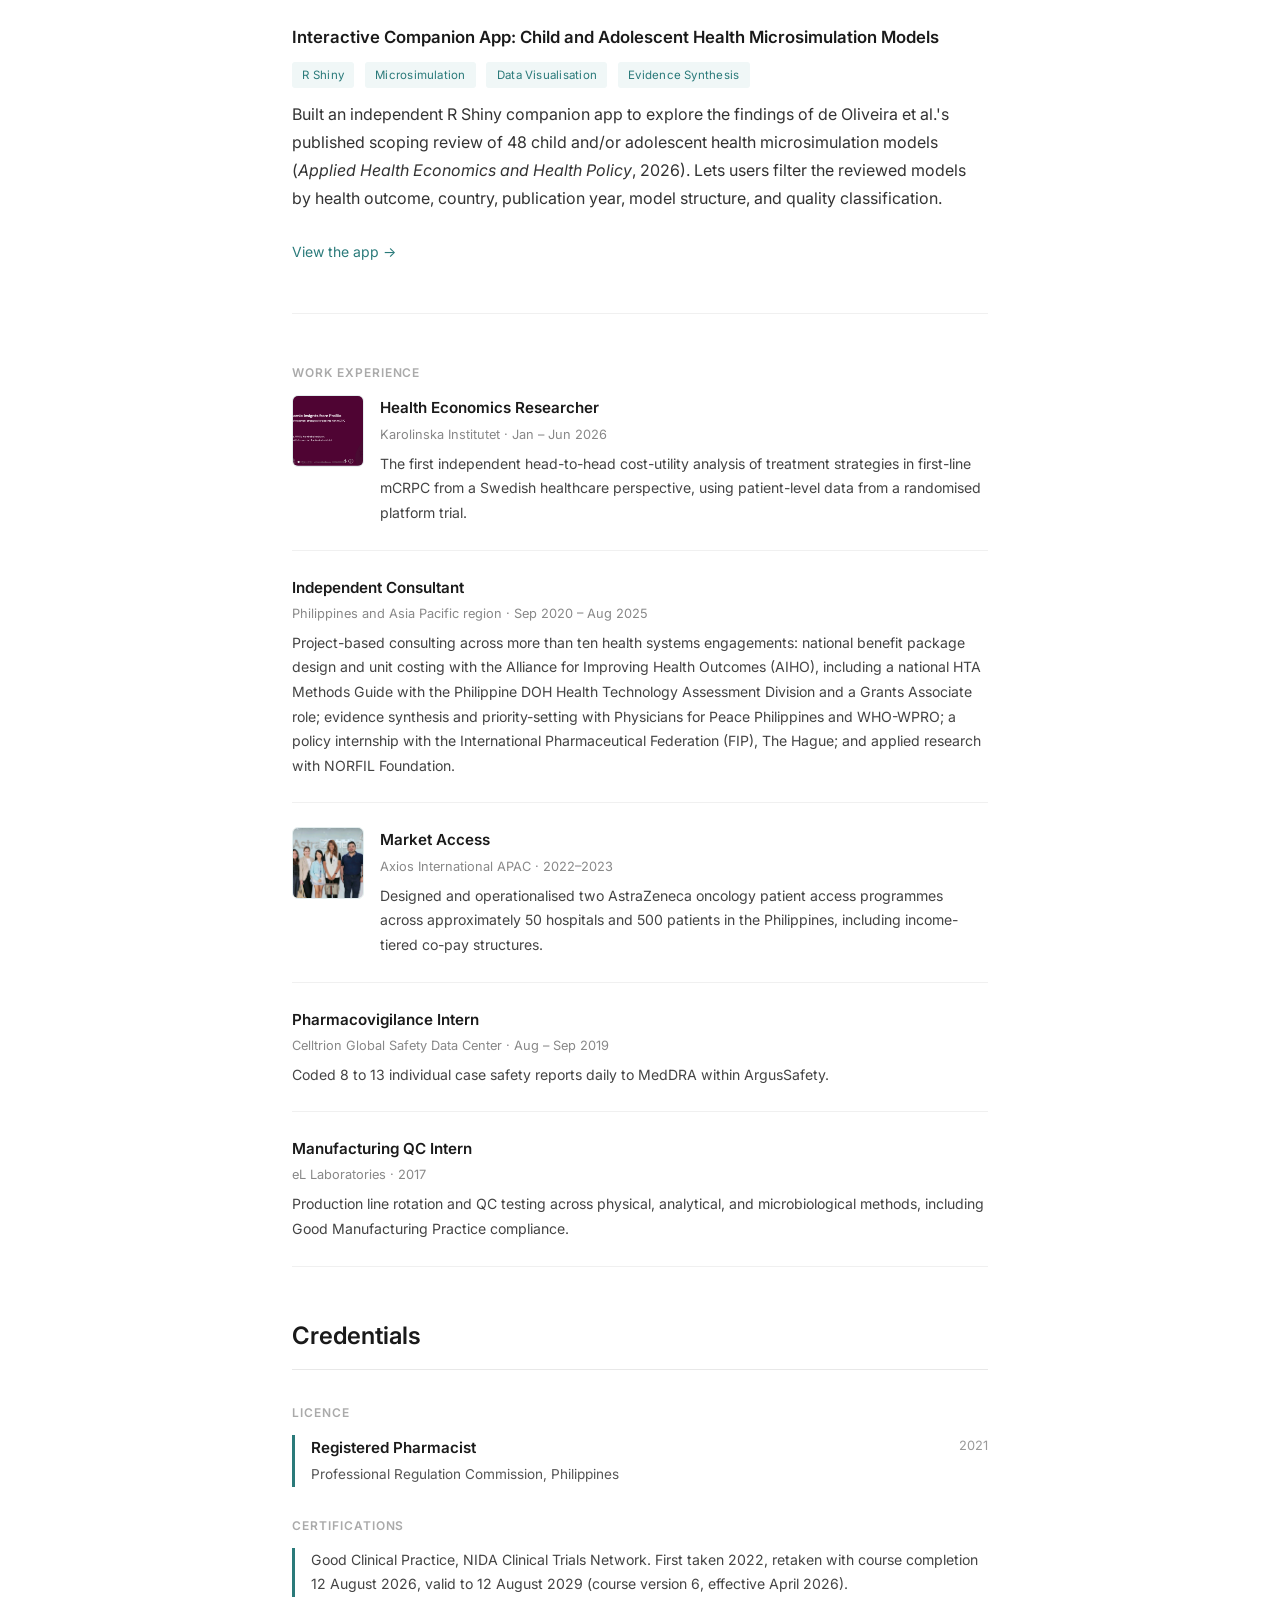
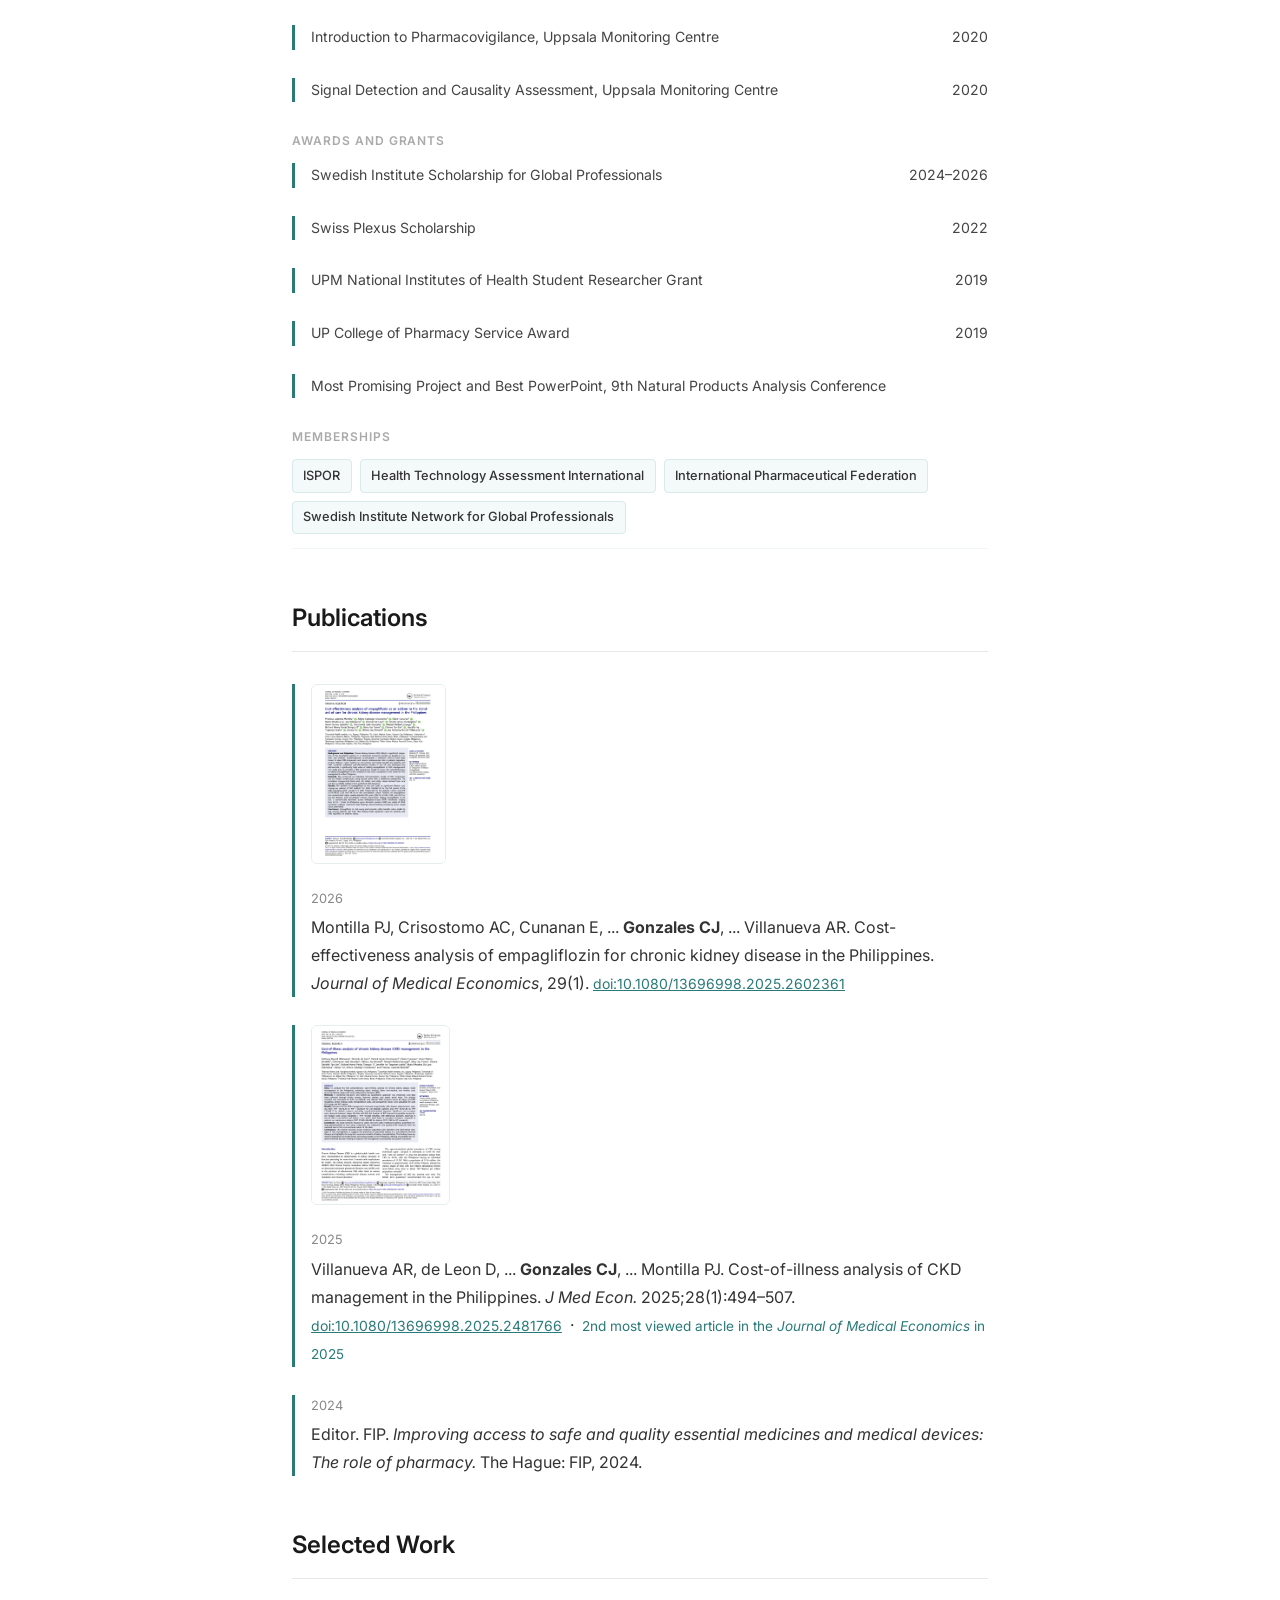
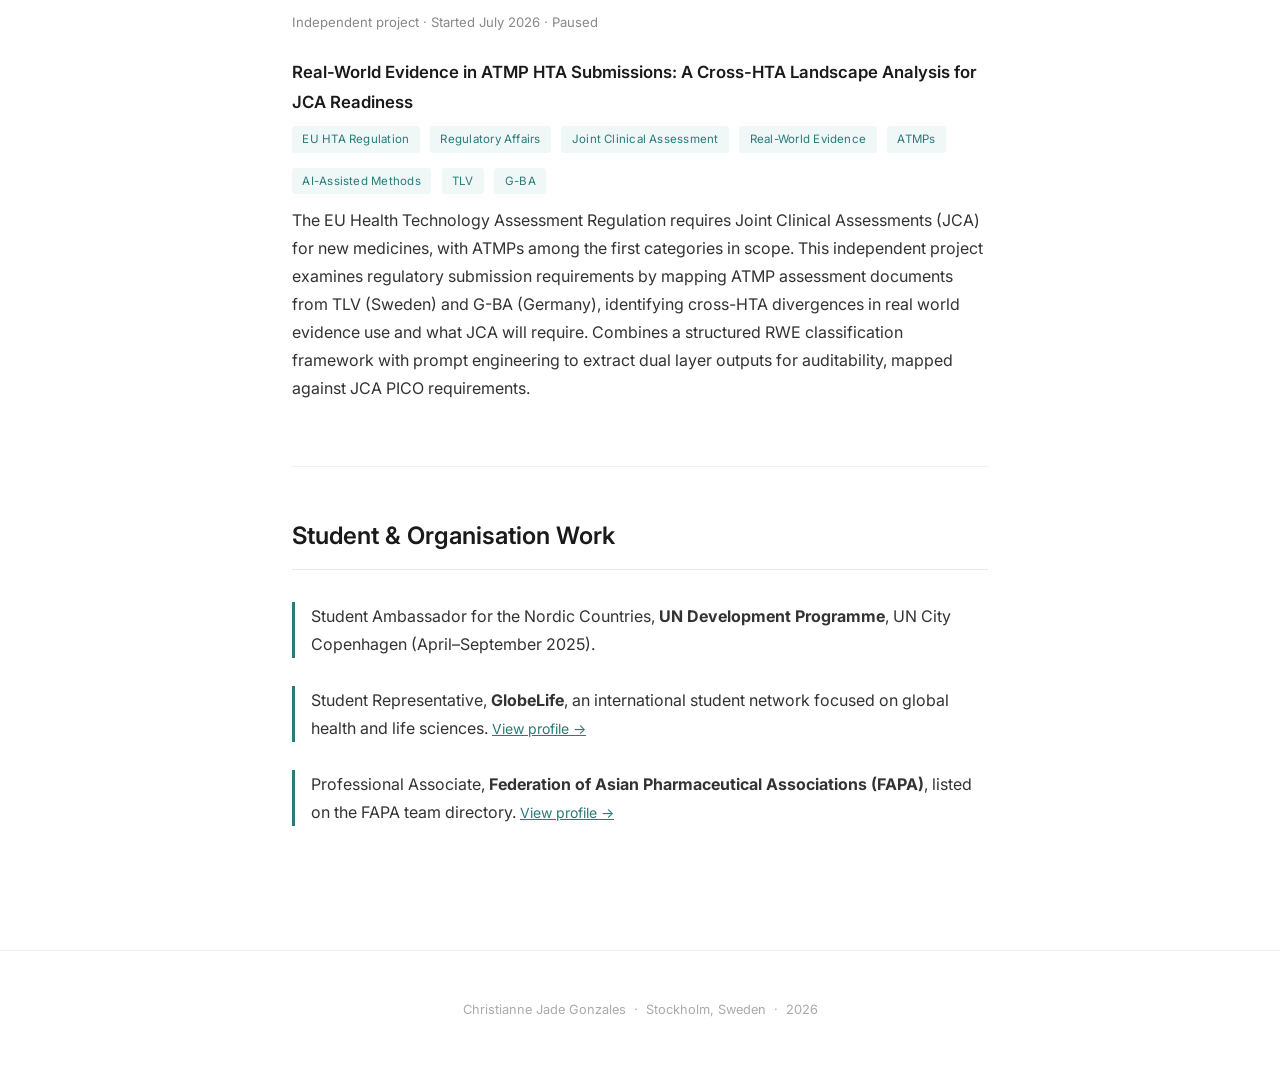
==== commit 99dae46b: "Add files via upload" ====
--- a/index.html
+++ b/index.html
@@ -167,7 +167,25 @@
   <div class="edu-card edu-card--training">
     <div class="edu-header">
       <div class="edu-header-text">
-        <p>Pharmaceutical quality control and manufacturing: production line rotation and QC testing across physical, analytical, and microbiological methods, eL Laboratories</p>
+        <p>Community pharmacy, Mercury Drug</p>
+      </div>
+      <p class="edu-years">2016</p>
+    </div>
+  </div>
+
+  <div class="edu-card edu-card--training">
+    <div class="edu-header">
+      <div class="edu-header-text">
+        <p>Manufacturing QC and Good Manufacturing Practice compliance, eL Laboratories</p>
+      </div>
+      <p class="edu-years">2017</p>
+    </div>
+  </div>
+
+  <div class="edu-card edu-card--training">
+    <div class="edu-header">
+      <div class="edu-header-text">
+        <p>Hospital pharmacy, Philippine General Hospital</p>
       </div>
       <p class="edu-years">2018</p>
     </div>
@@ -176,16 +194,16 @@
   <div class="edu-card edu-card--training">
     <div class="edu-header">
       <div class="edu-header-text">
-        <p>Hospital and community pharmacy practice: prescription management, medication counselling, and clinical ward exposure</p>
-      </div>
-      <p class="edu-years">2018–2019</p>
-    </div>
-  </div>
-
-  <div class="edu-card edu-card--training">
-    <div class="edu-header">
-      <div class="edu-header-text">
-        <p>Pharmacovigilance: individual case safety report processing, MedDRA coding, and SOP management, Celltrion Global Safety Data Center</p>
+        <p>Hospital pharmacy, Manila Doctors Hospital</p>
+      </div>
+      <p class="edu-years">2019</p>
+    </div>
+  </div>
+
+  <div class="edu-card edu-card--training">
+    <div class="edu-header">
+      <div class="edu-header-text">
+        <p>Pharmacovigilance Intern: coded 8 to 13 individual case safety reports daily using MedDRA in ArgusSafety, Celltrion Global Safety Data Center</p>
       </div>
       <p class="edu-years">2019</p>
     </div>
@@ -271,25 +289,9 @@
 
   <div class="experience-item">
     <div class="experience-body">
-      <p class="experience-role">Research Assistant</p>
-      <p class="experience-meta">Alliance for Improving Health Outcomes (AIHO) / Philippine DOH Health Technology Assessment Division · Dec 2024 – Jan 2025</p>
-      <p class="experience-desc">Contributed to a national HTA Methods Guide for preventive and promotive health technologies, including stakeholder interviews and protocol drafting.</p>
-    </div>
-  </div>
-
-  <div class="experience-item">
-    <div class="experience-body">
-      <p class="experience-role">Policy Intern</p>
-      <p class="experience-meta">International Pharmaceutical Federation (FIP), The Hague · Oct 2023 – Sep 2024</p>
-      <p class="experience-desc">Supported the Policy Committee and the lead for Policy, Practice and Compliance on access-to-medicines initiatives. Co-edited the 2024 FIP publication on access to essential medicines and medical devices.</p>
-    </div>
-  </div>
-
-  <div class="experience-item">
-    <div class="experience-body">
-      <p class="experience-role">Grants Associate</p>
-      <p class="experience-meta">Alliance for Improving Health Outcomes (AIHO) · Mar – Aug 2024</p>
-      <p class="experience-desc">Produced four or more technical proposals per month across concurrent funding bids valued from roughly EUR 6,000 to EUR 420,000, including budget narratives and donor-template reviews.</p>
+      <p class="experience-role">Independent Consultant</p>
+      <p class="experience-meta">Philippines and Asia Pacific region · Sep 2020 – Aug 2025</p>
+      <p class="experience-desc">Project-based consulting across more than ten health systems engagements: national benefit package design and unit costing with the Alliance for Improving Health Outcomes (AIHO), including a national HTA Methods Guide with the Philippine DOH Health Technology Assessment Division and a Grants Associate role; evidence synthesis and priority-setting with Physicians for Peace Philippines and WHO-WPRO; a policy internship with the International Pharmaceutical Federation (FIP), The Hague; and applied research with NORFIL Foundation.</p>
     </div>
   </div>
 
@@ -306,49 +308,17 @@
 
   <div class="experience-item">
     <div class="experience-body">
-      <p class="experience-role">Evidence Synthesis</p>
-      <p class="experience-meta">Physicians for Peace Philippines / WHO Western Pacific Regional Office · 2022</p>
-      <p class="experience-desc">Generated the clinical evidence base supporting WHO-WPRO in driving national insurance coverage of childhood cancers across the Western Pacific.</p>
+      <p class="experience-role">Pharmacovigilance Intern</p>
+      <p class="experience-meta">Celltrion Global Safety Data Center · Aug – Sep 2019</p>
+      <p class="experience-desc">Coded 8 to 13 individual case safety reports daily to MedDRA within ArgusSafety.</p>
     </div>
   </div>
 
   <div class="experience-item">
     <div class="experience-body">
-      <p class="experience-role">Applied Policy Work</p>
-      <p class="experience-meta">Physicians for Peace Philippines · Jan – Apr 2022</p>
-      <p class="experience-desc">Built a structured cost library across six rheumatologic conditions to inform essential service package design for the Philippine health system.</p>
-    </div>
-  </div>
-
-  <div class="experience-item">
-    <div class="experience-body">
-      <p class="experience-role">Applied Research</p>
-      <p class="experience-meta">NORFIL Foundation · Jun – Dec 2021</p>
-      <p class="experience-desc">Contributed to a national baseline study on the sexual and reproductive health rights of children with disabilities, through key informant interviews and focus group discussions.</p>
-    </div>
-  </div>
-
-  <div class="experience-item">
-    <div class="experience-body">
-      <p class="experience-role">Applied Policy Work</p>
-      <p class="experience-meta">Alliance for Improving Health Outcomes (AIHO) · 2020–2021</p>
-      <p class="experience-desc">Built the cost evidence base for a national bundled reimbursement package for STEMI under PhilHealth, from insurance claims and provider records.</p>
-    </div>
-  </div>
-
-  <div class="experience-item">
-    <div class="experience-body">
-      <p class="experience-role">Pharmacovigilance</p>
-      <p class="experience-meta">Celltrion Global Safety Data Center · Aug – Sep 2019</p>
-      <p class="experience-desc">Processed 8 to 13 non-serious individual case safety reports daily, coding adverse events to MedDRA within Argus Safety (Oracle).</p>
-    </div>
-  </div>
-
-  <div class="experience-item">
-    <div class="experience-body">
-      <p class="experience-role">Pharmaceutical QC and Manufacturing</p>
-      <p class="experience-meta">eL Laboratories · 2018</p>
-      <p class="experience-desc">Production line rotation and QC testing across physical, analytical, and microbiological methods.</p>
+      <p class="experience-role">Manufacturing QC Intern</p>
+      <p class="experience-meta">eL Laboratories · 2017</p>
+      <p class="experience-desc">Production line rotation and QC testing across physical, analytical, and microbiological methods, including Good Manufacturing Practice compliance.</p>
     </div>
   </div>
 
